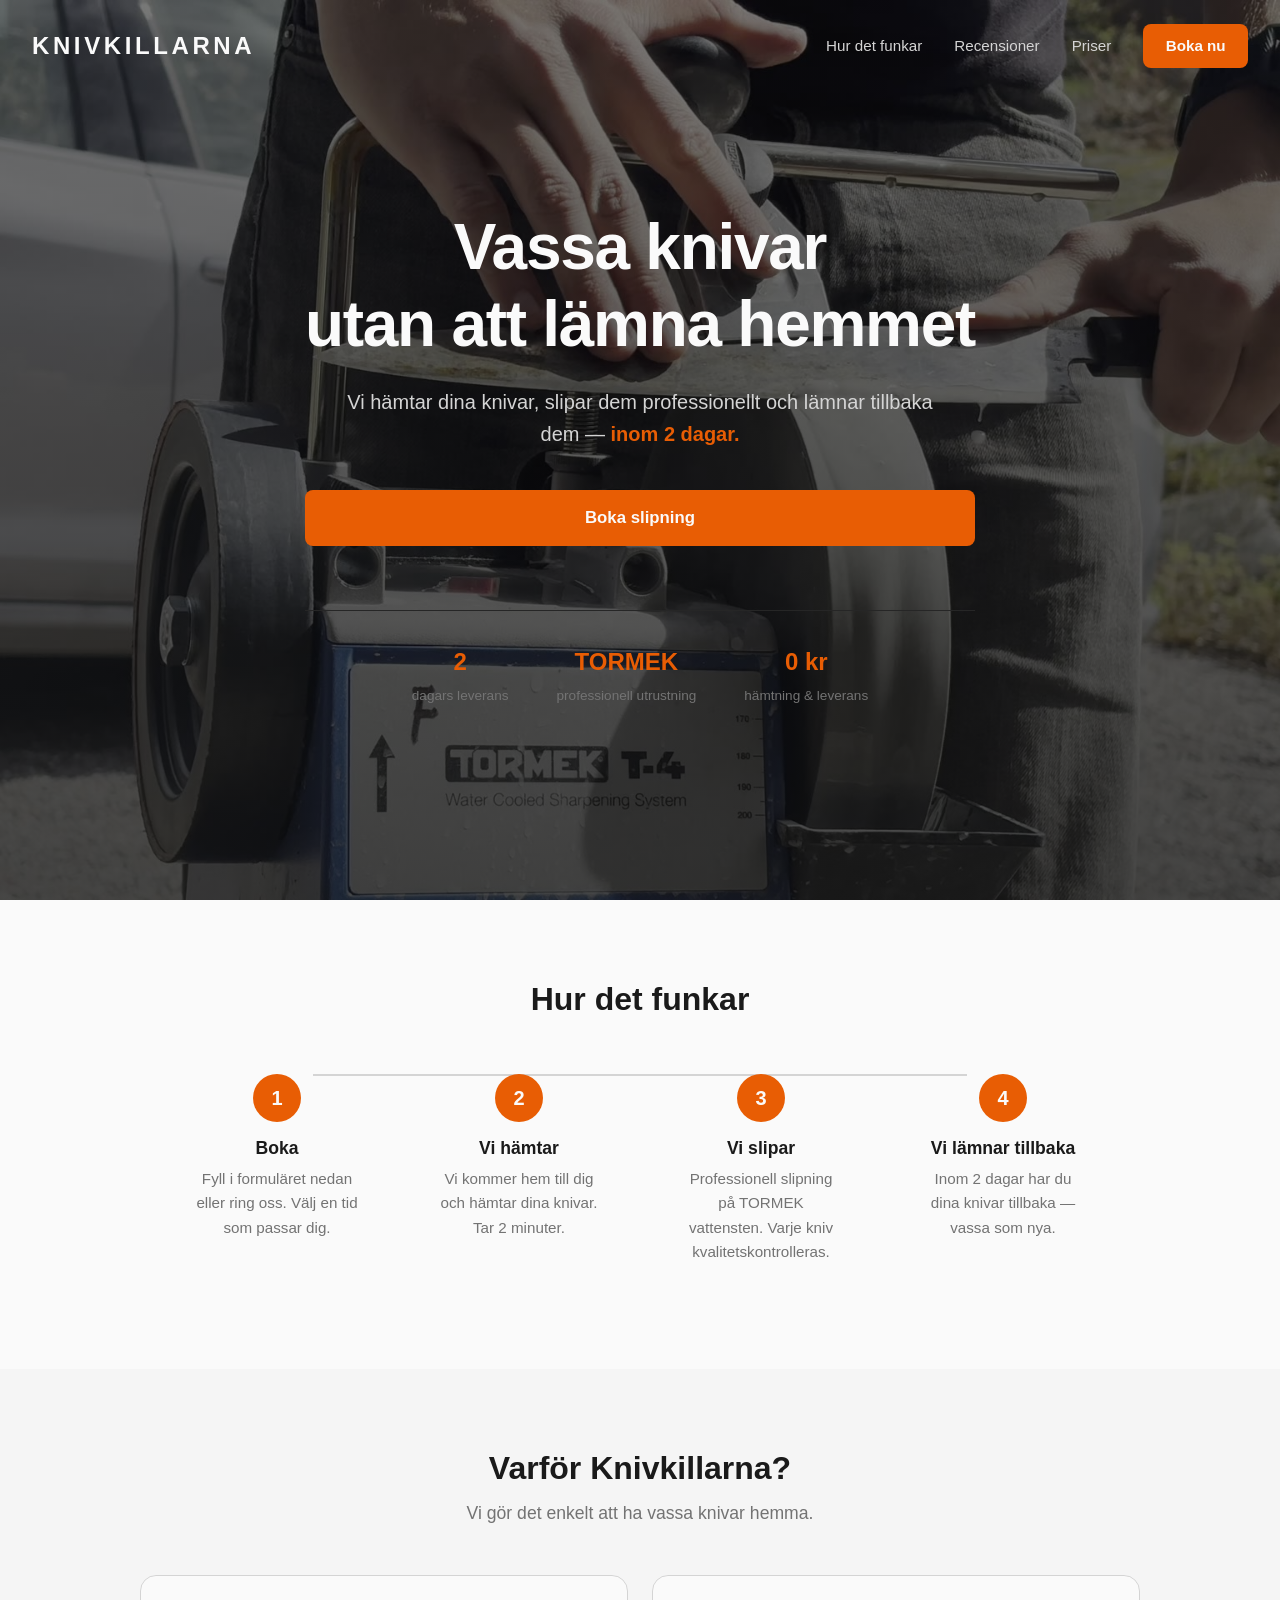
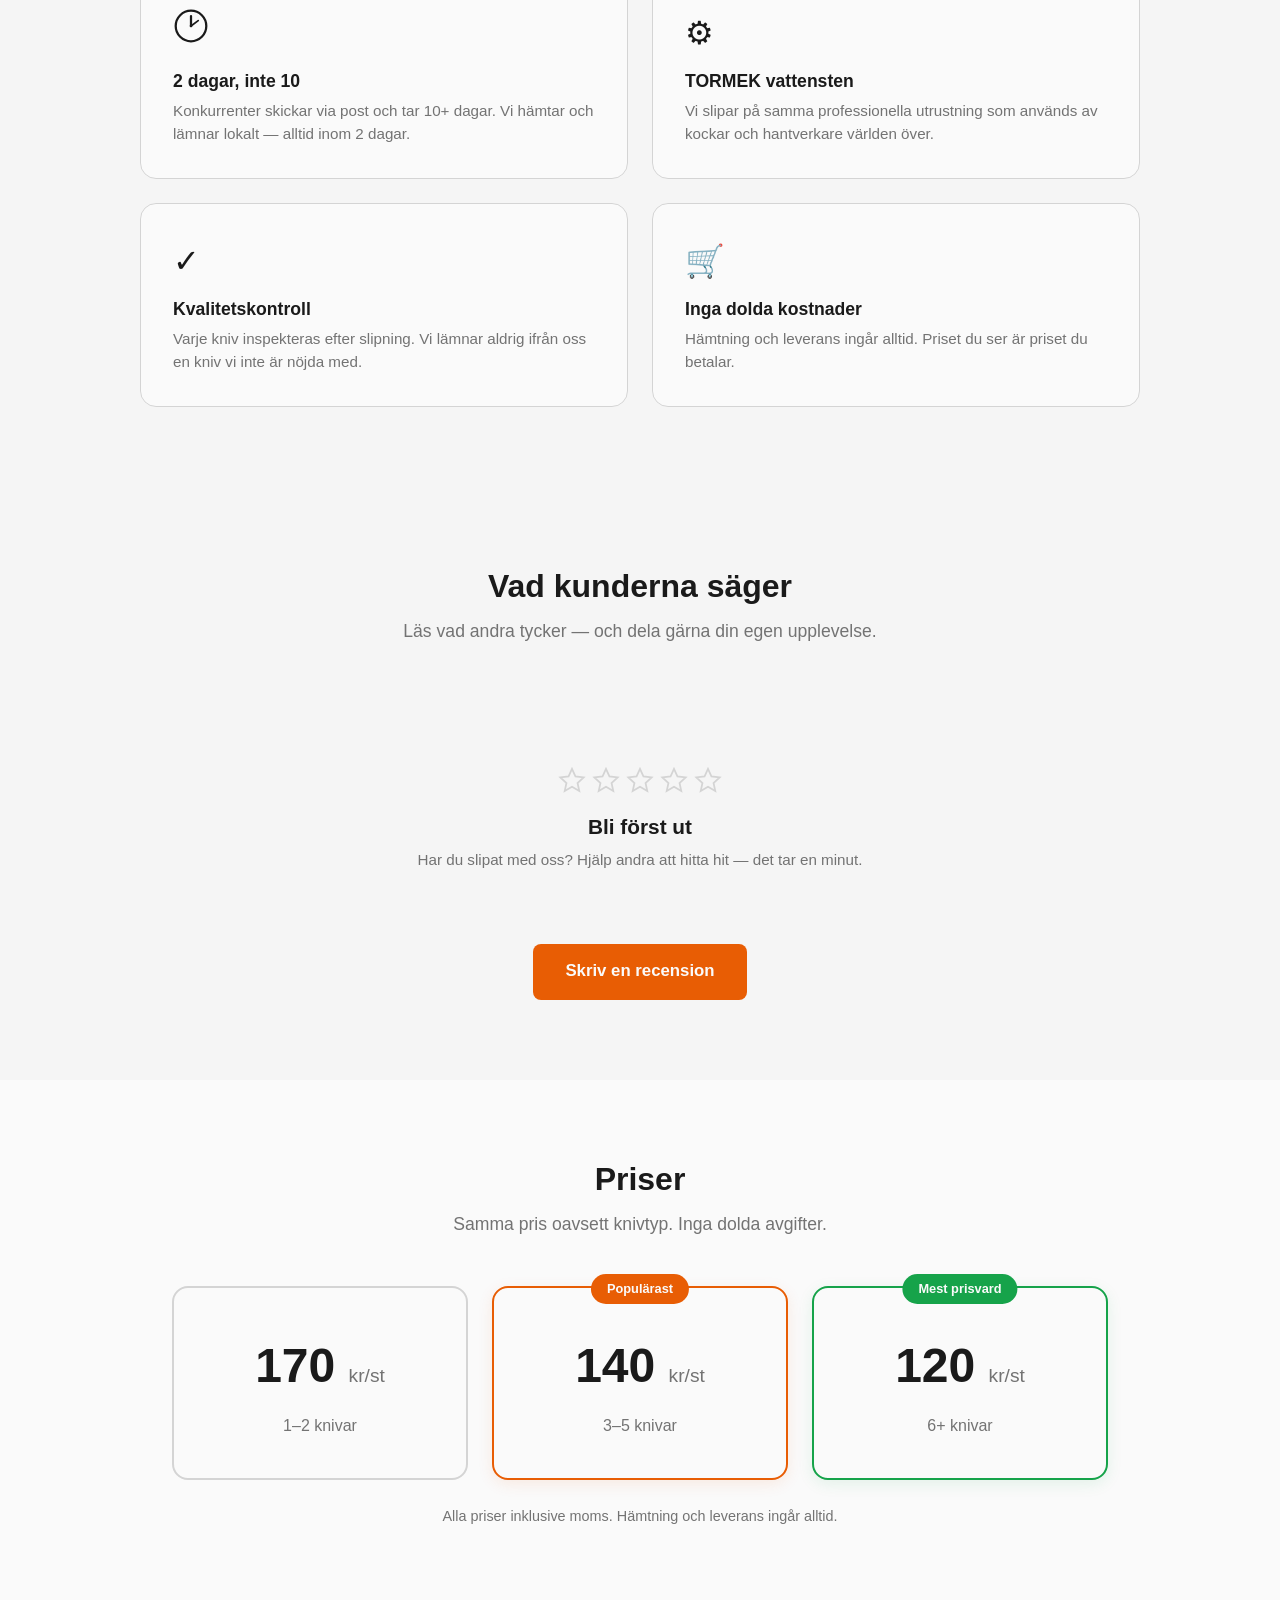
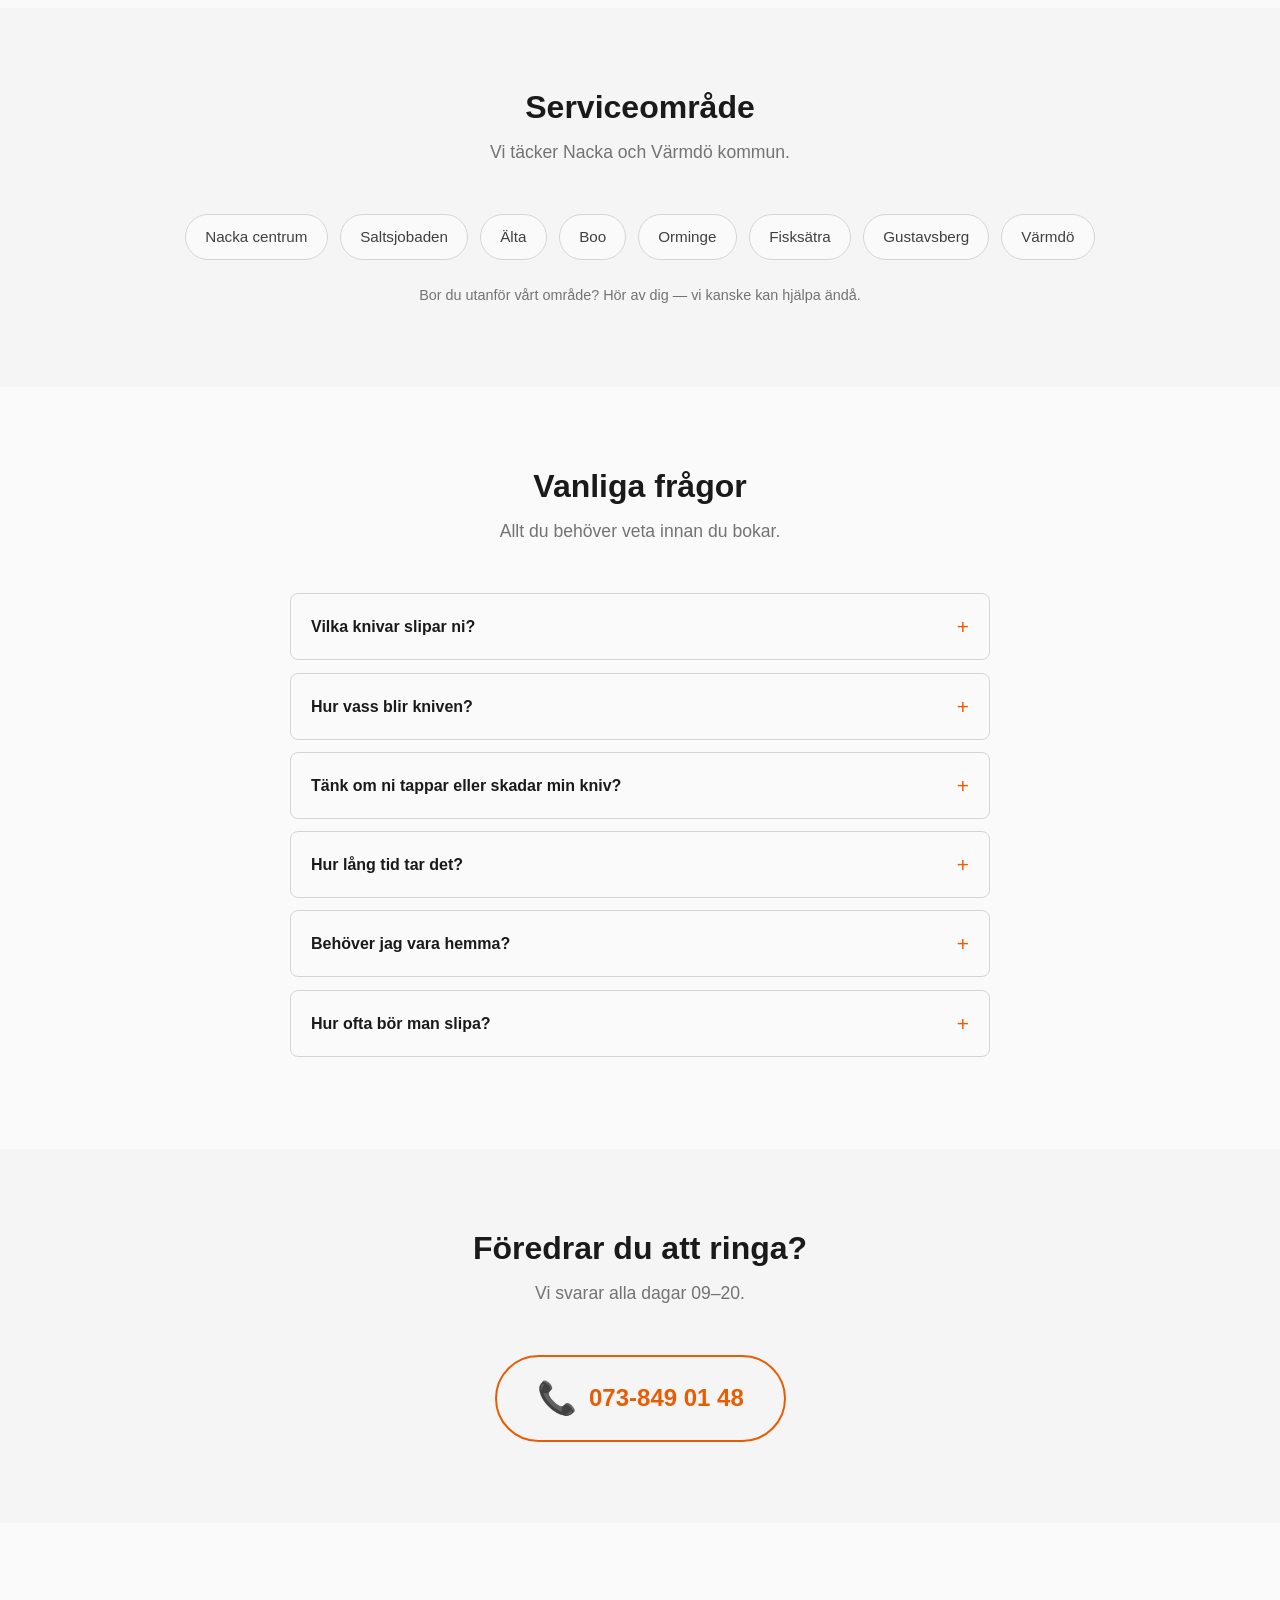
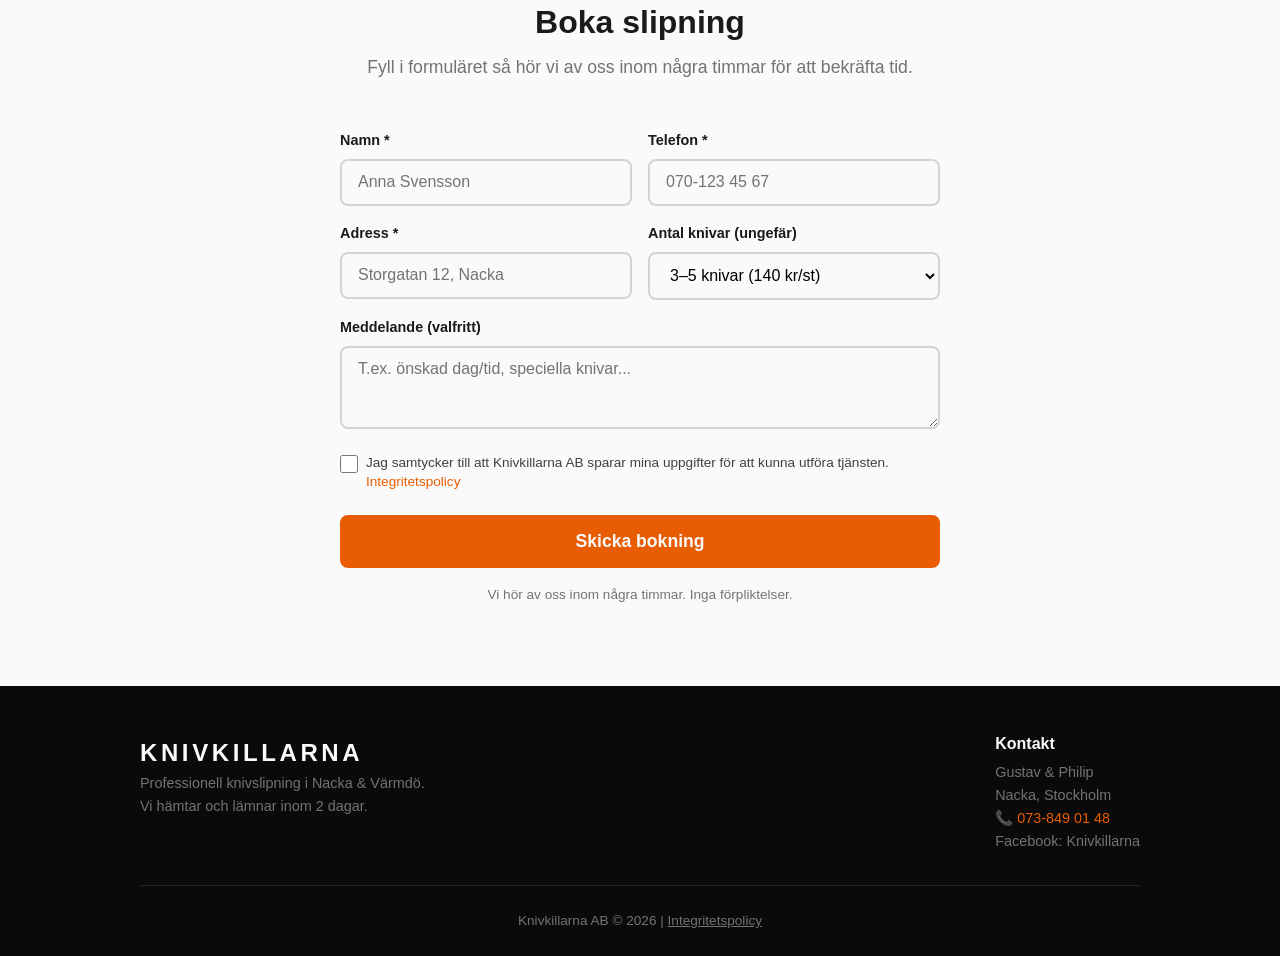
==== docs/index.html @ 4dcfdfc1 "Recensioner: byt <footer> till <div> sa meta-raden inte fargas svart Den globala footer-stylen traff" ====
<!DOCTYPE html>
<html lang="sv">
<head>
  <meta charset="UTF-8">
  <meta name="viewport" content="width=device-width, initial-scale=1.0">
  <title>Knivkillarna — Vi slipar dina knivar på 2 dagar (Nacka & Värmdö)</title>
  <meta name="description" content="Vi hämtar dina knivar, slipar dem vasst på TORMEK vattensten och lämnar tillbaka inom 2 dagar. Från 120 kr/st inkl. hämtning. Boka på 30 sekunder.">
  <meta name="keywords" content="knivslipning, slipa knivar, knivslipare, Nacka, Värmdö, Saltsjöbaden, Boo, Orminge, Fisksätra, Gustavsberg, TORMEK, professionell knivslipning, hämta knivar, mobil knivslipning, Stockholm">
  <link rel="canonical" href="https://knivkillarna.se/">
  <link rel="icon" href="data:image/svg+xml,<svg xmlns='http://www.w3.org/2000/svg' viewBox='0 0 100 100'><text y='80' font-size='80'>🔪</text></svg>">

  <!-- Open Graph -->
  <meta property="og:title" content="Knivkillarna — Vi slipar dina knivar på 2 dagar">
  <meta property="og:description" content="Vi hämtar dina knivar, slipar dem vasst och lämnar tillbaka inom 2 dagar. Nacka & Värmdö. Från 120 kr/st inkl. hämtning.">
  <meta property="og:type" content="website">
  <meta property="og:url" content="https://knivkillarna.se/">
  <meta property="og:locale" content="sv_SE">
  <meta property="og:site_name" content="Knivkillarna">

  <!-- Structured Data — LocalBusiness -->
  <script type="application/ld+json">
  {
    "@context": "https://schema.org",
    "@type": "LocalBusiness",
    "name": "Knivkillarna",
    "description": "Professionell mobil knivslipning i Nacka och Värmdö. Vi hämtar och lämnar inom 2 dagar.",
    "url": "https://knivkillarna.se",
    "telephone": "+46738490148",
    "address": {
      "@type": "PostalAddress",
      "streetAddress": "Klostervägen 6",
      "addressLocality": "Nacka",
      "postalCode": "131 71",
      "addressCountry": "SE"
    },
    "geo": {
      "@type": "GeoCoordinates",
      "latitude": 59.3110,
      "longitude": 18.1640
    },
    "areaServed": [
      { "@type": "City", "name": "Nacka" },
      { "@type": "City", "name": "Värmdö" }
    ],
    "priceRange": "120-170 SEK",
    "openingHoursSpecification": {
      "@type": "OpeningHoursSpecification",
      "dayOfWeek": ["Monday","Tuesday","Wednesday","Thursday","Friday","Saturday","Sunday"],
      "opens": "09:00",
      "closes": "20:00"
    },
    "sameAs": [],
    "hasOfferCatalog": {
      "@type": "OfferCatalog",
      "name": "Knivslipning",
      "itemListElement": [
        {
          "@type": "Offer",
          "name": "Knivslipning 1-2 knivar",
          "price": "170",
          "priceCurrency": "SEK",
          "description": "Professionell slipning på TORMEK vattensten. Hämtning och leverans ingår."
        },
        {
          "@type": "Offer",
          "name": "Knivslipning 3-5 knivar",
          "price": "140",
          "priceCurrency": "SEK",
          "description": "Professionell slipning på TORMEK vattensten. Hämtning och leverans ingår."
        },
        {
          "@type": "Offer",
          "name": "Knivslipning 6+ knivar",
          "price": "120",
          "priceCurrency": "SEK",
          "description": "Professionell slipning på TORMEK vattensten. Hämtning och leverans ingår."
        }
      ]
    }
  }
  </script>

  <!-- Structured Data — FAQ -->
  <script type="application/ld+json">
  {
    "@context": "https://schema.org",
    "@type": "FAQPage",
    "mainEntity": [
      {
        "@type": "Question",
        "name": "Vilka knivar slipar ni?",
        "acceptedAnswer": { "@type": "Answer", "text": "Alla typer — kockknivar, brödknivar, filetknivar, santoku, sax, jaktknivar och mer. Vi slipar på professionell TORMEK vattensten. Enda undantaget är keramiska knivar och tandade brödknivar." }
      },
      {
        "@type": "Question",
        "name": "Hur lång tid tar knivslipningen?",
        "acceptedAnswer": { "@type": "Answer", "text": "Inom 2 dagar. Vi hämtar dina knivar, slipar dem samma dag eller dagen efter, och levererar tillbaka. De flesta får sina knivar nästa dag." }
      },
      {
        "@type": "Question",
        "name": "Vad kostar knivslipning?",
        "acceptedAnswer": { "@type": "Answer", "text": "Från 120 kr/st vid 6+ knivar, 140 kr/st vid 3-5 knivar, och 170 kr/st vid 1-2 knivar. Alla priser inklusive moms. Hämtning och leverans ingår alltid." }
      },
      {
        "@type": "Question",
        "name": "Behöver jag vara hemma vid hämtning?",
        "acceptedAnswer": { "@type": "Answer", "text": "Nej, vi kan både hämta och lämna knivar via din brevlåda. Lägg dem i en handduk eller påse så fixar vi resten." }
      },
      {
        "@type": "Question",
        "name": "Hur ofta bör man slipa knivar?",
        "acceptedAnswer": { "@type": "Answer", "text": "För de flesta hushåll: var 4-6 månad. Lagar du mat varje dag? Var 3-4 månad." }
      }
    ]
  }
  </script>

  <link rel="stylesheet" href="style.css?v=13">
</head>
<body>

  <nav class="site-nav">
    <a href="index.html" class="logo">KNIVKILLARNA</a>
    <button class="menu-toggle" aria-label="Meny">
      <span></span><span></span><span></span>
    </button>
    <div class="nav-links">
      <a href="#hur-det-funkar">Hur det funkar</a>
      <a href="#recensioner">Recensioner</a>
      <a href="#priser">Priser</a>
      <a href="boka.html" class="btn-nav">Boka nu</a>
    </div>
  </nav>

  <!-- HERO -->
  <header class="hero">
    <video class="hero-video" autoplay muted loop playsinline preload="auto"
           poster="videos/hero-poster.jpg" aria-hidden="true">
      <source src="videos/hero-mobile.mp4" media="(max-width: 768px)" type="video/mp4">
      <source src="videos/hero.mp4" type="video/mp4">
    </video>
    <div class="hero-overlay"></div>
    <div class="hero-content fade-in">
      <h1>Vassa knivar <br>utan att lämna hemmet</h1>
      <p class="hero-sub">Vi hämtar dina knivar, slipar dem professionellt och lämnar tillbaka dem — <strong>inom 2 dagar.</strong></p>
      <a href="boka.html" class="btn-primary">Boka slipning</a>
      <div class="hero-stats">
        <div class="stat">
          <span class="stat-number">2</span>
          <span class="stat-label">dagars leverans</span>
        </div>
        <div class="stat">
          <span class="stat-number">TORMEK</span>
          <span class="stat-label">professionell utrustning</span>
        </div>
        <div class="stat">
          <span class="stat-number">0 kr</span>
          <span class="stat-label">hämtning & leverans</span>
        </div>
      </div>
    </div>
  </header>

  <!-- HUR DET FUNKAR -->
  <section id="hur-det-funkar" class="section">
    <h2>Hur det funkar</h2>
    <div class="steps steps-connected">
      <div class="step reveal">
        <div class="step-number">1</div>
        <h3>Boka</h3>
        <p>Fyll i formuläret nedan eller ring oss. Välj en tid som passar dig.</p>
      </div>
      <div class="step reveal">
        <div class="step-number">2</div>
        <h3>Vi hämtar</h3>
        <p>Vi kommer hem till dig och hämtar dina knivar. Tar 2 minuter.</p>
      </div>
      <div class="step reveal">
        <div class="step-number">3</div>
        <h3>Vi slipar</h3>
        <p>Professionell slipning på TORMEK vattensten. Varje kniv kvalitetskontrolleras.</p>
      </div>
      <div class="step reveal">
        <div class="step-number">4</div>
        <h3>Vi lämnar tillbaka</h3>
        <p>Inom 2 dagar har du dina knivar tillbaka — vassa som nya.</p>
      </div>
    </div>
  </section>

  <!-- VARFÖR KNIVKILLARNA -->
  <section class="section section-dark">
    <h2>Varför Knivkillarna?</h2>
    <p class="section-sub">Vi gör det enkelt att ha vassa knivar hemma.</p>
    <div class="why-grid">
      <div class="why-card why-card--clock reveal">
        <div class="why-icon"><svg class="clock-svg" viewBox="0 0 40 40" width="36" height="36"><circle cx="20" cy="20" r="17" fill="none" stroke="currentColor" stroke-width="2.5"/><circle cx="20" cy="20" r="1.5" fill="currentColor"/><line class="clock-hour" x1="20" y1="20" x2="20" y2="9" stroke="currentColor" stroke-width="2.5" stroke-linecap="round"/><line class="clock-minute" x1="20" y1="20" x2="28" y2="14" stroke="currentColor" stroke-width="2" stroke-linecap="round"/></svg></div>
        <h3>2 dagar, inte 10</h3>
        <p>Konkurrenter skickar via post och tar 10+ dagar. Vi hämtar och lämnar lokalt — alltid inom 2 dagar.</p>
      </div>
      <div class="why-card why-card--gear reveal">
        <div class="why-icon">&#9881;</div>
        <h3>TORMEK vattensten</h3>
        <p>Vi slipar på samma professionella utrustning som används av kockar och hantverkare världen över.</p>
      </div>
      <div class="why-card why-card--check reveal">
        <div class="why-icon">&#10003;</div>
        <h3>Kvalitetskontroll</h3>
        <p>Varje kniv inspekteras efter slipning. Vi lämnar aldrig ifrån oss en kniv vi inte är nöjda med.</p>
      </div>
      <div class="why-card why-card--cart reveal">
        <div class="why-icon">&#128722;</div>
        <h3>Inga dolda kostnader</h3>
        <p>Hämtning och leverans ingår alltid. Priset du ser är priset du betalar.</p>
      </div>
    </div>
  </section>

  <!-- RECENSIONER -->
  <section id="recensioner" class="section section-dark">
    <h2>Vad kunderna säger</h2>
    <p class="section-sub" id="reviews-summary">Läs vad andra tycker — och dela gärna din egen upplevelse.</p>

    <div id="reviews-list" class="reviews-grid"></div>

    <div id="reviews-empty" class="reviews-empty" style="display:none;">
      <div class="empty-stars" aria-hidden="true">
        <svg viewBox="0 0 24 24" class="star-svg"><path d="M12 2.5l2.95 6.45 7.05.78-5.25 4.85 1.5 6.92L12 17.85l-6.25 3.65 1.5-6.92L2 9.73l7.05-.78z"/></svg>
        <svg viewBox="0 0 24 24" class="star-svg"><path d="M12 2.5l2.95 6.45 7.05.78-5.25 4.85 1.5 6.92L12 17.85l-6.25 3.65 1.5-6.92L2 9.73l7.05-.78z"/></svg>
        <svg viewBox="0 0 24 24" class="star-svg"><path d="M12 2.5l2.95 6.45 7.05.78-5.25 4.85 1.5 6.92L12 17.85l-6.25 3.65 1.5-6.92L2 9.73l7.05-.78z"/></svg>
        <svg viewBox="0 0 24 24" class="star-svg"><path d="M12 2.5l2.95 6.45 7.05.78-5.25 4.85 1.5 6.92L12 17.85l-6.25 3.65 1.5-6.92L2 9.73l7.05-.78z"/></svg>
        <svg viewBox="0 0 24 24" class="star-svg"><path d="M12 2.5l2.95 6.45 7.05.78-5.25 4.85 1.5 6.92L12 17.85l-6.25 3.65 1.5-6.92L2 9.73l7.05-.78z"/></svg>
      </div>
      <p class="empty-title">Bli först ut</p>
      <p class="empty-sub">Har du slipat med oss? Hjälp andra att hitta hit — det tar en minut.</p>
    </div>

    <details class="review-form-wrapper reveal">
      <summary class="review-form-toggle btn-primary">Skriv en recension</summary>
      <form id="review-form" class="booking-form review-form">
        <div class="form-row">
          <div class="form-group">
            <label for="rev-name">Namn *</label>
            <input type="text" id="rev-name" name="name" required maxlength="60" placeholder="Anna S.">
          </div>
          <div class="form-group">
            <label for="rev-city">Område <span class="label-optional">(valfritt)</span></label>
            <input type="text" id="rev-city" name="city" maxlength="60" placeholder="Saltsjöbaden">
          </div>
        </div>
        <div class="form-group">
          <label>Betyg *</label>
          <div class="star-input" id="rev-stars" role="radiogroup" aria-label="Betyg">
            <button type="button" class="star-btn" data-v="1" aria-label="1 stjärna">
              <svg viewBox="0 0 24 24"><path d="M12 2.5l2.95 6.45 7.05.78-5.25 4.85 1.5 6.92L12 17.85l-6.25 3.65 1.5-6.92L2 9.73l7.05-.78z"/></svg>
            </button>
            <button type="button" class="star-btn" data-v="2" aria-label="2 stjärnor">
              <svg viewBox="0 0 24 24"><path d="M12 2.5l2.95 6.45 7.05.78-5.25 4.85 1.5 6.92L12 17.85l-6.25 3.65 1.5-6.92L2 9.73l7.05-.78z"/></svg>
            </button>
            <button type="button" class="star-btn" data-v="3" aria-label="3 stjärnor">
              <svg viewBox="0 0 24 24"><path d="M12 2.5l2.95 6.45 7.05.78-5.25 4.85 1.5 6.92L12 17.85l-6.25 3.65 1.5-6.92L2 9.73l7.05-.78z"/></svg>
            </button>
            <button type="button" class="star-btn" data-v="4" aria-label="4 stjärnor">
              <svg viewBox="0 0 24 24"><path d="M12 2.5l2.95 6.45 7.05.78-5.25 4.85 1.5 6.92L12 17.85l-6.25 3.65 1.5-6.92L2 9.73l7.05-.78z"/></svg>
            </button>
            <button type="button" class="star-btn" data-v="5" aria-label="5 stjärnor">
              <svg viewBox="0 0 24 24"><path d="M12 2.5l2.95 6.45 7.05.78-5.25 4.85 1.5 6.92L12 17.85l-6.25 3.65 1.5-6.92L2 9.73l7.05-.78z"/></svg>
            </button>
          </div>
          <span class="rating-label" id="rev-rating-label" aria-live="polite">Klicka för att ge betyg</span>
          <input type="hidden" id="rev-rating" name="rating" required>
        </div>
        <div class="form-group">
          <label for="rev-text">Din recension *</label>
          <textarea id="rev-text" name="text" rows="4" required maxlength="1000" placeholder="Hur var slipningen, leveransen, bemötandet?"></textarea>
        </div>
        <button type="submit" class="btn-primary btn-full">Skicka recension</button>
        <p class="form-note">Vi läser igenom innan publicering. Tack för att du delar med dig!</p>
      </form>
    </details>
  </section>

  <!-- PRISER -->
  <section id="priser" class="section">
    <h2>Priser</h2>
    <p class="section-sub">Samma pris oavsett knivtyp. Inga dolda avgifter.</p>
    <div class="pricing-cards">
      <div class="price-card reveal">
        <div class="price-amount">170 <span>kr/st</span></div>
        <div class="price-label">1–2 knivar</div>
      </div>
      <div class="price-card featured reveal">
        <div class="price-badge">Populärast</div>
        <div class="price-amount">140 <span>kr/st</span></div>
        <div class="price-label">3–5 knivar</div>
      </div>
      <div class="price-card best-value reveal">
        <div class="price-badge green">Mest prisvard</div>
        <div class="price-amount">120 <span>kr/st</span></div>
        <div class="price-label">6+ knivar</div>
      </div>
    </div>
    <p class="pricing-note">Alla priser inklusive moms. Hämtning och leverans ingår alltid.</p>
  </section>

  <!-- SERVICEOMRÅDE -->
  <section class="section section-dark">
    <h2>Serviceområde</h2>
    <p class="section-sub">Vi täcker Nacka och Värmdö kommun.</p>
    <div class="areas">
      <a href="boka.html" class="area-tag" data-area="Nacka centrum">Nacka centrum</a>
      <a href="boka.html" class="area-tag" data-area="Saltsjobaden">Saltsjobaden</a>
      <a href="boka.html" class="area-tag" data-area="Älta">Älta</a>
      <a href="boka.html" class="area-tag" data-area="Boo">Boo</a>
      <a href="boka.html" class="area-tag" data-area="Orminge">Orminge</a>
      <a href="boka.html" class="area-tag" data-area="Fisksätra">Fisksätra</a>
      <a href="boka.html" class="area-tag" data-area="Gustavsberg">Gustavsberg</a>
      <a href="boka.html" class="area-tag" data-area="Värmdö">Värmdö</a>
    </div>
    <p class="pricing-note" style="margin-top: 1.5rem;">Bor du utanför vårt område? Hör av dig — vi kanske kan hjälpa ändå.</p>
  </section>

  <!-- FAQ -->
  <section class="section">
    <h2>Vanliga frågor</h2>
    <p class="section-sub">Allt du behöver veta innan du bokar.</p>
    <div style="max-width:700px;margin:0 auto;">
      <details class="faq-item reveal">
        <summary>Vilka knivar slipar ni?</summary>
        <p>Alla typer — kockknivar, brödknivar, filetknivar, santoku, sax, jaktknivar och mer. Vi slipar på professionell TORMEK vattensten som passar både europeiska och japanska knivar. Enda undantaget är keramiska knivar och tandade brödknivar.</p>
      </details>
      <details class="faq-item reveal">
        <summary>Hur vass blir kniven?</summary>
        <p>Vassare än ny. TORMEK-slipning ger en jämnare och hållbarare egg än fabriksslipning. De flesta kunder märker enorm skillnad direkt — tomater skär sig själva.</p>
      </details>
      <details class="faq-item reveal">
        <summary>Tänk om ni tappar eller skadar min kniv?</summary>
        <p>Vi registrerar varje kniv vid hämtning och kvalitetskontrollerar efter slipning. Skulle en kniv försvinna eller skadas ersätter vi den — upp till 2 000 kr. Det har aldrig hänt, men vi tar fullt ansvar.</p>
      </details>
      <details class="faq-item reveal">
        <summary>Hur lång tid tar det?</summary>
        <p>Inom 2 dagar. Vi hämtar dina knivar, slipar dem samma dag eller dagen efter, och levererar tillbaka. De flesta får sina knivar nästa dag.</p>
      </details>
      <details class="faq-item reveal">
        <summary>Behöver jag vara hemma?</summary>
        <p>Nej, du behöver inte vara hemma. Vi kan både hämta och lämna knivar via din brevlåda — lägg dem i en handduk eller påse så fixar vi resten. Vill du hellre träffas? Det går såklart också. Skriv gärna i bokningen vad som passar dig bäst.</p>
      </details>
      <details class="faq-item reveal">
        <summary>Hur ofta bör man slipa?</summary>
        <p>För de flesta hushåll: var 4–6 månad. Lagar du mat varje dag? Var 3–4 månad. Vi påminner dig när det är dags.</p>
      </details>
    </div>
  </section>

  <!-- RING OSS -->
  <section class="section section-dark" style="text-align:center;">
    <h2>Föredrar du att ringa?</h2>
    <p class="section-sub">Vi svarar alla dagar 09–20.</p>
    <a href="tel:+46738490148" class="phone-link reveal">
      <span style="font-size:2rem;">&#128222;</span>
      <span>073-849 01 48</span>
    </a>
  </section>

  <!-- BOKNINGSFORMULÄR -->
  <section id="boka" class="section">
    <h2>Boka slipning</h2>
    <p class="section-sub">Fyll i formuläret så hör vi av oss inom några timmar för att bekräfta tid.</p>
    <form class="booking-form" action="https://knivkillarna.up.railway.app/api/booking" method="POST">
      <div class="form-row">
        <div class="form-group">
          <label for="name">Namn *</label>
          <input type="text" id="name" name="name" required placeholder="Anna Svensson">
        </div>
        <div class="form-group">
          <label for="phone">Telefon *</label>
          <input type="tel" id="phone" name="phone" required placeholder="070-123 45 67">
        </div>
      </div>
      <div class="form-row">
        <div class="form-group">
          <label for="address">Adress *</label>
          <input type="text" id="address" name="address" required placeholder="Storgatan 12, Nacka">
        </div>
        <div class="form-group">
          <label for="knives">Antal knivar (ungefär)</label>
          <select id="knives" name="knives">
            <option value="1-2">1–2 knivar (170 kr/st)</option>
            <option value="3-5" selected>3–5 knivar (140 kr/st)</option>
            <option value="6+">6+ knivar (120 kr/st)</option>
          </select>
        </div>
      </div>
      <div class="form-group">
        <label for="message">Meddelande (valfritt)</label>
        <textarea id="message" name="message" rows="3" placeholder="T.ex. önskad dag/tid, speciella knivar..."></textarea>
      </div>
      <div class="form-group" style="margin-top: 0.5rem;">
        <label style="display:flex;gap:0.5rem;align-items:flex-start;cursor:pointer;font-weight:400;font-size:0.85rem;color:var(--gray-700);line-height:1.4;">
          <input type="checkbox" name="gdpr_consent" required style="margin-top:2px;width:18px;height:18px;min-width:18px;accent-color:var(--accent);">
          <span>Jag samtycker till att Knivkillarna AB sparar mina uppgifter för att kunna utföra tjänsten. <a href="integritet.html" target="_blank" style="color:var(--accent);">Integritetspolicy</a></span>
        </label>
      </div>
      <input type="hidden" name="_subject" value="Ny bokning via hemsidan!">
      <input type="hidden" name="_next" value="tack.html">
      <button type="submit" class="btn-primary btn-full">Skicka bokning</button>
      <p class="form-note">Vi hör av oss inom några timmar. Inga förpliktelser.</p>
    </form>
  </section>

  <!-- FOOTER -->
  <footer>
    <div class="footer-content">
      <div class="footer-brand">
        <a href="index.html" class="logo">KNIVKILLARNA</a>
        <p>Professionell knivslipning i Nacka & Värmdö.<br>Vi hämtar och lämnar inom 2 dagar.</p>
      </div>
      <div class="footer-contact">
        <h4>Kontakt</h4>
        <p>Gustav & Philip</p>
        <p>Nacka, Stockholm</p>
        <p><a href="tel:+46738490148" style="color:var(--accent);">&#128222; 073-849 01 48</a></p>
        <p>Facebook: Knivkillarna</p>
      </div>
    </div>
    <div class="footer-bottom">
      <p>Knivkillarna AB &copy; 2026 | <a href="integritet.html" style="color:inherit;text-decoration:underline;">Integritetspolicy</a></p>
    </div>
  </footer>

  <script>
    // Hero video: try autoplay, fall back to tap-anywhere-to-play on mobile.
    // Poster image (sek 10) shows until video starts.
    (function() {
      const video = document.querySelector('.hero-video');
      const hero = document.querySelector('.hero');
      if (!video || !hero) return;

      const tryPlay = () => {
        const p = video.play();
        if (p && typeof p.catch === 'function') p.catch(() => {});
      };

      tryPlay();
      window.addEventListener('load', tryPlay);

      // Tap-to-play: any tap on hero (that's not a button/link) starts video.
      // iOS unlocks .play() in response to user interaction.
      hero.addEventListener('click', (e) => {
        if (video.paused && !e.target.closest('a, button')) tryPlay();
      });
      document.addEventListener('touchstart', tryPlay, { once: true, passive: true });
    })();

    // Sticky nav on scroll
    const heroNav = document.querySelector('.site-nav');
    if (heroNav) {
      window.addEventListener('scroll', () => {
        heroNav.classList.toggle('scrolled', window.scrollY > 60);
      });
    }

    // Counter animation for stats
    function animateCounter(el, target, suffix) {
      if (el.dataset.animated) return;
      el.dataset.animated = 'true';
      const isNum = !isNaN(parseFloat(target));
      if (!isNum) { el.textContent = target; return; }
      const num = parseFloat(target);
      const duration = 1200;
      const start = performance.now();
      function tick(now) {
        const progress = Math.min((now - start) / duration, 1);
        const eased = 1 - Math.pow(1 - progress, 3); // ease-out cubic
        el.textContent = Math.round(num * eased) + (suffix || '');
        if (progress < 1) requestAnimationFrame(tick);
      }
      requestAnimationFrame(tick);
    }

    const statObserver = new IntersectionObserver((entries) => {
      entries.forEach(entry => {
        if (entry.isIntersecting) {
          const el = entry.target;
          const text = el.textContent.trim();
          if (text === '2') animateCounter(el, 2, '');
          else if (text === '0 kr') animateCounter(el, 0, ' kr');
        }
      });
    }, { threshold: 0.5 });
    document.querySelectorAll('.stat-number').forEach(el => statObserver.observe(el));

    // Area tags: staggered entrance
    const areaObserver = new IntersectionObserver((entries) => {
      entries.forEach(entry => {
        if (entry.isIntersecting) {
          const tags = entry.target.querySelectorAll('.area-tag');
          tags.forEach((tag, i) => {
            tag.style.opacity = '0';
            tag.style.transform = 'translateY(10px)';
            setTimeout(() => {
              tag.style.transition = 'opacity 0.4s ease-out, transform 0.4s ease-out';
              tag.style.opacity = '1';
              tag.style.transform = 'translateY(0)';
            }, i * 80);
          });
          areaObserver.unobserve(entry.target);
        }
      });
    }, { threshold: 0.3 });
    document.querySelectorAll('.areas').forEach(el => areaObserver.observe(el));

    // Smooth scrolling
    document.querySelectorAll('a[href^="#"]').forEach(anchor => {
      anchor.addEventListener('click', function (e) {
        e.preventDefault();
        const target = document.querySelector(this.getAttribute('href'));
        if (target) {
          target.scrollIntoView({ behavior: 'smooth', block: 'start' });
        }
        // Close mobile menu
        document.querySelector('.nav-links').classList.remove('open');
      });
    });

    // Mobile menu toggle
    document.querySelector('.menu-toggle').addEventListener('click', function () {
      document.querySelector('.nav-links').classList.toggle('open');
    });

    // Scroll reveal animation
    const reveals = document.querySelectorAll('.reveal');
    const observer = new IntersectionObserver((entries) => {
      entries.forEach(entry => {
        if (entry.isIntersecting) {
          entry.target.classList.add('visible');
        }
      });
    }, { threshold: 0.15 });
    reveals.forEach(el => observer.observe(el));

    // Secret admin access — triple click on logo
    (function() {
      const logo = document.querySelector('nav .logo');
      let clicks = 0, timer = null;
      logo.addEventListener('click', function(e) {
        e.preventDefault();
        clicks++;
        clearTimeout(timer);
        timer = setTimeout(() => { clicks = 0; }, 600);
        if (clicks >= 3) {
          clicks = 0;
          const isTouch = window.innerWidth <= 768;
          const overlay = document.createElement('div');

          if (isTouch) {
            // Mobile: PIN pad
            overlay.innerHTML = `
              <div style="position:fixed;inset:0;background:#000;z-index:9999;display:flex;align-items:center;justify-content:center;">
                <div style="text-align:center;max-width:300px;width:100%;padding:1.5rem;">
                  <div style="color:#e85d04;font-size:1.3rem;font-weight:800;letter-spacing:0.15em;margin-bottom:0.5rem;">KNIVKILLARNA</div>
                  <div style="color:#737373;font-size:0.8rem;margin-bottom:1.5rem;">Ange PIN</div>
                  <div id="pp-dots" style="display:flex;justify-content:center;gap:12px;margin-bottom:1.5rem;">
                    <div class="pp-dot" style="width:16px;height:16px;border-radius:50%;border:2px solid #737373;transition:all 0.2s;"></div>
                    <div class="pp-dot" style="width:16px;height:16px;border-radius:50%;border:2px solid #737373;transition:all 0.2s;"></div>
                    <div class="pp-dot" style="width:16px;height:16px;border-radius:50%;border:2px solid #737373;transition:all 0.2s;"></div>
                    <div class="pp-dot" style="width:16px;height:16px;border-radius:50%;border:2px solid #737373;transition:all 0.2s;"></div>
                  </div>
                  <div id="pp-grid" style="display:grid;grid-template-columns:repeat(3,1fr);gap:10px;max-width:260px;margin:0 auto;">
                    ${[1,2,3,4,5,6,7,8,9,'',0,'del'].map(d => {
                      if (d === '') return '<div></div>';
                      if (d === 'del') return '<button data-d="del" style="height:60px;width:60px;margin:0 auto;border:none;border-radius:50%;background:transparent;color:#999;font-size:1.3rem;cursor:pointer;display:flex;align-items:center;justify-content:center;-webkit-tap-highlight-color:transparent;touch-action:manipulation;">&#9003;</button>';
                      return '<button data-d="'+d+'" style="height:60px;width:60px;margin:0 auto;border:none;border-radius:50%;background:#333;color:#fff;font-size:1.5rem;font-weight:600;cursor:pointer;display:flex;align-items:center;justify-content:center;-webkit-tap-highlight-color:transparent;touch-action:manipulation;transition:background 0.1s;">'+d+'</button>';
                    }).join('')}
                  </div>
                  <button id="pp-cancel" style="margin-top:1.5rem;background:none;border:none;color:#737373;font-size:0.9rem;cursor:pointer;font-family:inherit;padding:0.5rem 1rem;">Avbryt</button>
                </div>
              </div>`;
            document.body.appendChild(overlay);

            let pin = '';
            const dots = overlay.querySelectorAll('.pp-dot');
            const updateDots = () => dots.forEach((d,i) => {
              d.style.background = i < pin.length ? '#e85d04' : 'transparent';
              d.style.borderColor = i < pin.length ? '#e85d04' : '#737373';
              d.style.transform = i < pin.length ? 'scale(1.15)' : 'scale(1)';
            });

            overlay.querySelectorAll('[data-d]').forEach(btn => {
              btn.addEventListener('click', function() {
                const d = this.dataset.d;
                if (d === 'del') { pin = pin.slice(0,-1); updateDots(); return; }
                if (pin.length >= 6) return;
                pin += d;
                updateDots();
                if (pin.length >= 4) {
                  setTimeout(() => {
                    window.location.href = 'https://knivkillarna.up.railway.app/admin#pin=' + pin;
                  }, 250);
                }
              });
              // Active press effect
              btn.addEventListener('touchstart', function() { if(this.dataset.d !== 'del') this.style.background='#e85d04'; }, {passive:true});
              btn.addEventListener('touchend', function() { if(this.dataset.d !== 'del') this.style.background='#333'; }, {passive:true});
            });

            document.getElementById('pp-cancel').addEventListener('click', () => overlay.remove());
            overlay.firstElementChild.addEventListener('click', function(ev) { if (ev.target === this) overlay.remove(); });

          } else {
            // Desktop: standard input
            overlay.innerHTML = '<div style="position:fixed;inset:0;background:rgba(0,0,0,0.8);z-index:9999;display:flex;align-items:center;justify-content:center;"><div style="background:#1a1a1a;padding:2rem;border-radius:12px;text-align:center;max-width:300px;"><div style="color:#e85d04;font-size:1.2rem;font-weight:800;letter-spacing:0.1em;margin-bottom:1rem;">KNIVKILLARNA</div><input id="pin-input" type="password" maxlength="6" placeholder="Ange PIN" style="width:100%;padding:0.8rem;border:2px solid #404040;border-radius:8px;background:#262626;color:#fff;font-size:1.2rem;text-align:center;letter-spacing:0.3em;font-family:inherit;" autofocus><p id="pin-error" style="color:#dc2626;font-size:0.8rem;margin-top:0.5rem;min-height:1.2em;"></p></div></div>';
            document.body.appendChild(overlay);
            const input = document.getElementById('pin-input');
            input.focus();
            input.addEventListener('keydown', function(ev) {
              if (ev.key === 'Escape') { overlay.remove(); return; }
              if (ev.key === 'Enter' && input.value.length >= 4) {
                window.location.href = 'https://knivkillarna.up.railway.app/admin#pin=' + input.value;
              }
            });
            overlay.addEventListener('click', function(ev) {
              if (ev.target === overlay.firstChild) overlay.remove();
            });
          }
        }
      });
    })();

    // === RECENSIONER ===
    const REVIEWS_API = 'https://knivkillarna.up.railway.app/api/reviews';
    const REVIEW_POST = 'https://knivkillarna.up.railway.app/api/review';

    function escapeHtml(s) {
      return String(s || '').replace(/[&<>"']/g, c => ({'&':'&amp;','<':'&lt;','>':'&gt;','"':'&quot;',"'":'&#39;'}[c]));
    }
    function starsHtml(n) {
      n = Math.max(0, Math.min(5, parseInt(n) || 0));
      const STAR = '<svg viewBox="0 0 24 24" class="star-svg"><path d="M12 2.5l2.95 6.45 7.05.78-5.25 4.85 1.5 6.92L12 17.85l-6.25 3.65 1.5-6.92L2 9.73l7.05-.78z"/></svg>';
      let html = '<span class="stars" aria-label="'+n+' av 5 stjärnor">';
      for (let i = 0; i < 5; i++) {
        html += '<span class="star ' + (i < n ? 'on' : 'off') + '">' + STAR + '</span>';
      }
      return html + '</span>';
    }
    function renderReviews(data) {
      const list = document.getElementById('reviews-list');
      const empty = document.getElementById('reviews-empty');
      const summary = document.getElementById('reviews-summary');
      if (!list) return;
      const reviews = (data && data.reviews) || [];
      if (!reviews.length) {
        list.innerHTML = '';
        empty.style.display = 'block';
        return;
      }
      empty.style.display = 'none';
      if (data.average && data.count) {
        summary.innerHTML = starsHtml(Math.round(data.average)) +
          ' <strong>' + data.average + '/5</strong> &middot; ' + data.count + ' recension' + (data.count === 1 ? '' : 'er');
      }
      list.innerHTML = reviews.map(r => `
        <article class="review-card reveal visible">
          ${starsHtml(r.rating)}
          <p class="review-text">${escapeHtml(r.text)}</p>
          <div class="review-meta">
            <strong>${escapeHtml(r.name)}</strong>${r.city ? ' &middot; ' + escapeHtml(r.city) : ''}
          </div>
        </article>
      `).join('');
    }
    fetch(REVIEWS_API).then(r => r.json()).then(renderReviews).catch(() => {
      document.getElementById('reviews-empty').style.display = 'block';
    });

    // Stjärnval
    const starBtns = document.querySelectorAll('#rev-stars .star-btn');
    const ratingInput = document.getElementById('rev-rating');
    const ratingLabel = document.getElementById('rev-rating-label');
    const RATING_LABELS = {
      0: 'Klicka för att ge betyg',
      1: '1 stjärna — Inte bra',
      2: '2 stjärnor — Helt okej',
      3: '3 stjärnor — Bra',
      4: '4 stjärnor — Riktigt bra',
      5: '5 stjärnor — Toppen!'
    };
    function paintStars(v) {
      starBtns.forEach(b => b.classList.toggle('active', parseInt(b.dataset.v) <= v));
    }
    function setLabel(v, isHover) {
      if (!ratingLabel) return;
      ratingLabel.textContent = RATING_LABELS[v] || RATING_LABELS[0];
      ratingLabel.classList.toggle('set', v > 0 && !isHover);
    }
    starBtns.forEach(b => {
      b.addEventListener('mouseenter', () => {
        const v = parseInt(b.dataset.v);
        paintStars(v);
        setLabel(v, true);
      });
      b.addEventListener('mouseleave', () => {
        const v = parseInt(ratingInput.value) || 0;
        paintStars(v);
        setLabel(v, false);
      });
      b.addEventListener('click', () => {
        const v = parseInt(b.dataset.v);
        ratingInput.value = v;
        paintStars(v);
        setLabel(v, false);
      });
    });

    // Skicka recension
    const reviewForm = document.getElementById('review-form');
    if (reviewForm) {
      reviewForm.addEventListener('submit', function(e) {
        e.preventDefault();
        const rating = parseInt(ratingInput.value);
        if (!rating) { alert('Välj ett betyg (1–5 stjärnor).'); return; }
        const btn = reviewForm.querySelector('button[type="submit"]');
        btn.textContent = 'Skickar...';
        btn.disabled = true;
        const payload = {
          name: document.getElementById('rev-name').value.trim(),
          city: document.getElementById('rev-city').value.trim(),
          rating: rating,
          text: document.getElementById('rev-text').value.trim()
        };
        fetch(REVIEW_POST, {
          method: 'POST',
          body: JSON.stringify(payload),
          headers: { 'Content-Type': 'application/json' }
        })
        .then(r => r.json())
        .then(r => {
          if (r.ok) {
            reviewForm.innerHTML = '<p style="text-align:center;padding:1.5rem;color:var(--accent);font-weight:600;">Tack! Din recension publiceras efter granskning.</p>';
          } else {
            throw new Error(r.error || 'Fel');
          }
        })
        .catch(() => {
          btn.textContent = 'Skicka recension';
          btn.disabled = false;
          alert('Något gick fel. Försök igen senare.');
        });
      });
    }

    // Form submission with redirect
    const form = document.querySelector('.booking-form');
    if (form) {
      form.addEventListener('submit', function (e) {
        e.preventDefault();
        const btn = form.querySelector('button[type="submit"]');
        btn.textContent = 'Skickar...';
        btn.disabled = true;

        const addressRaw = form.querySelector('#address').value.trim();
        const parts = addressRaw.split(',').map(s => s.trim());
        const address = parts[0] || addressRaw;
        const stad = parts[1] || 'Nacka';

        const data = {
          name: form.querySelector('#name').value.trim(),
          phone: form.querySelector('#phone').value.trim(),
          address: address,
          stad: stad,
          knives: form.querySelector('#knives').value,
          message: form.querySelector('#message').value.trim()
        };

        fetch(form.action, {
          method: 'POST',
          body: JSON.stringify(data),
          headers: { 'Content-Type': 'application/json' }
        })
        .then(r => r.json())
        .then(r => {
          if (r.ok) window.location.href = 'tack.html';
          else throw new Error(r.error || 'Fel');
        })
        .catch(() => {
          btn.textContent = 'Skicka bokning';
          btn.disabled = false;
          alert('Något gick fel. Försök igen eller ring oss på 073-642 44 98.');
        });
      });
    }
  </script>

</body>
</html>
---- docs/style.css ----
/* === RESET & BASE === */
*, *::before, *::after {
  margin: 0;
  padding: 0;
  box-sizing: border-box;
}

:root {
  --black: #0a0a0a;
  --dark: #1a1a1a;
  --gray-900: #262626;
  --gray-700: #404040;
  --gray-500: #737373;
  --gray-300: #d4d4d4;
  --gray-100: #f5f5f5;
  --white: #fafafa;
  --accent: #e85d04;
  --accent-hover: #d45003;
  --accent-light: #fef3e6;
  --radius: 8px;
  --radius-lg: 16px;
}

html {
  scroll-behavior: smooth;
}

body {
  font-family: -apple-system, BlinkMacSystemFont, 'Segoe UI', Roboto, sans-serif;
  color: var(--dark);
  line-height: 1.6;
  background: var(--white);
  overflow-x: hidden;
  overflow-wrap: break-word;
  word-wrap: break-word;
}

h1, h2, h3, h4 {
  line-height: 1.2;
  font-weight: 700;
}

a {
  color: inherit;
  text-decoration: none;
}

/* === NAV — sticky on scroll === */
.site-nav {
  position: fixed;
  top: 0;
  left: 0;
  right: 0;
  z-index: 1000;
  max-width: 100%;
  padding: 1.5rem 2rem;
  transition: background 0.3s, backdrop-filter 0.3s, padding 0.3s, box-shadow 0.3s;
}

.site-nav.scrolled {
  background: rgba(10, 10, 10, 0.95);
  backdrop-filter: blur(12px);
  -webkit-backdrop-filter: blur(12px);
  padding: 0.75rem 2rem;
  box-shadow: 0 2px 20px rgba(0,0,0,0.3);
}

nav {
  display: flex;
  justify-content: space-between;
  align-items: center;
  padding: 1.5rem 2rem;
  max-width: 1200px;
  margin: 0 auto;
}

/* Desktop: visa nav-links direkt */
@media (min-width: 769px) {
  .menu-toggle { display: none !important; }
  .nav-links { display: flex !important; }
}

.logo {
  font-size: 1.5rem;
  font-weight: 800;
  letter-spacing: 0.15em;
  color: var(--white);
}

.menu-toggle {
  display: none;
  flex-direction: column;
  gap: 5px;
  background: none;
  border: none;
  cursor: pointer;
  padding: 4px;
}

.menu-toggle span {
  display: block;
  width: 24px;
  height: 2px;
  background: var(--white);
  border-radius: 2px;
  transition: transform 0.3s, opacity 0.3s;
}

.nav-links {
  display: flex;
  gap: 2rem;
  align-items: center;
}

.nav-links a {
  color: var(--gray-300);
  font-size: 0.95rem;
  font-weight: 500;
  transition: color 0.2s;
}

.nav-links a:hover {
  color: var(--white);
}

.btn-nav {
  background: var(--accent) !important;
  color: var(--white) !important;
  padding: 0.6rem 1.4rem;
  border-radius: var(--radius);
  font-weight: 600 !important;
  transition: background 0.2s !important;
}

.btn-nav:hover {
  background: var(--accent-hover) !important;
}

/* === HERO === */
.hero {
  position: relative;
  background: #0a0a0a url('videos/hero-poster.jpg') center/cover no-repeat;
  color: var(--white);
  min-height: 100vh;
  padding-bottom: 3rem;
  display: flex;
  flex-direction: column;
  overflow: hidden;
  isolation: isolate;
}

@media (max-width: 768px) {
  .hero {
    background-image: url('videos/hero-poster-mobile.jpg');
  }
}

.hero-video {
  position: absolute;
  inset: 0;
  width: 100%;
  height: 100%;
  object-fit: cover;
  z-index: -2;
  pointer-events: none;
}

.hero-overlay {
  position: absolute;
  inset: 0;
  z-index: -1;
  background:
    linear-gradient(180deg, rgba(10,10,10,0.55) 0%, rgba(10,10,10,0.75) 100%);
}

.hero-content {
  position: relative;
  max-width: 800px;
  margin: 0 auto;
  padding: 6rem 2rem 2rem;
  text-align: center;
  flex: 1;
  display: flex;
  flex-direction: column;
  justify-content: center;
}

.hero h1 {
  font-size: clamp(2.5rem, 6vw, 4rem);
  margin-bottom: 1.5rem;
  letter-spacing: -0.02em;
  animation: heroSlideUp 0.8s ease-out;
}

.hero-sub {
  animation: heroSlideUp 0.8s ease-out 0.2s both;
}

.hero .btn-primary {
  animation: heroSlideUp 0.8s ease-out 0.4s both;
}

.hero-stats {
  animation: heroSlideUp 0.8s ease-out 0.6s both;
}

@keyframes heroSlideUp {
  from { opacity: 0; transform: translateY(40px); }
  to { opacity: 1; transform: translateY(0); }
}

.hero-sub {
  font-size: 1.25rem;
  color: var(--gray-300);
  margin-bottom: 2.5rem;
  max-width: 600px;
  margin-left: auto;
  margin-right: auto;
}

.hero-sub strong {
  color: var(--accent);
}

.btn-primary {
  display: inline-block;
  background: var(--accent);
  color: var(--white);
  padding: 0.9rem 2rem;
  border-radius: var(--radius);
  font-size: 1.05rem;
  font-weight: 600;
  border: none;
  cursor: pointer;
  transition: background 0.2s, transform 0.1s;
}

.btn-primary:hover {
  background: var(--accent-hover);
  transform: translateY(-2px);
  box-shadow: 0 8px 25px rgba(232, 93, 4, 0.35);
}

.btn-primary:active {
  transform: translateY(0);
  box-shadow: 0 2px 8px rgba(232, 93, 4, 0.2);
}

.hero .btn-primary {
  position: relative;
  overflow: visible;
  z-index: 1;
  animation: heroSlideUp 0.8s ease-out 0.4s both, ctaGlow 2.5s ease-in-out infinite 2s;
}

@keyframes ctaGlow {
  0%, 100% { box-shadow: 0 4px 12px rgba(232, 93, 4, 0.15); }
  50% { box-shadow: 0 4px 20px rgba(232, 93, 4, 0.3); }
}

.hero-stats {
  display: flex;
  justify-content: center;
  gap: 3rem;
  margin-top: 4rem;
  padding-top: 2rem;
  border-top: 1px solid var(--gray-900);
}

.stat {
  display: flex;
  flex-direction: column;
  align-items: center;
}

.stat-number {
  font-size: 1.5rem;
  font-weight: 800;
  color: var(--accent);
}

.stat-label {
  font-size: 0.85rem;
  color: var(--gray-500);
  margin-top: 0.25rem;
}

/* === SECTIONS === */
.section {
  padding: 5rem 2rem;
  max-width: 1000px;
  margin: 0 auto;
}

.section-dark {
  background: var(--gray-100);
  max-width: 100%;
  padding-left: 2rem;
  padding-right: 2rem;
}

.section-dark > h2,
.section-dark > p,
.section-dark > .pricing-cards,
.section-dark > .pricing-note,
.section-dark > .booking-form,
.section-dark > .why-grid,
.section-dark > .areas,
.section-dark > .reviews-grid,
.section-dark > .reviews-empty,
.section-dark > .review-form-wrapper {
  max-width: 1000px;
  margin-left: auto;
  margin-right: auto;
}

.section h2 {
  font-size: 2rem;
  text-align: center;
  margin-bottom: 0.75rem;
}

.section-sub {
  text-align: center;
  color: var(--gray-500);
  font-size: 1.1rem;
  margin-bottom: 3rem;
}

/* === ANIMATIONS === */
.fade-in {
  animation: fadeInUp 0.8s ease-out;
}

@keyframes fadeInUp {
  from {
    opacity: 0;
    transform: translateY(30px);
  }
  to {
    opacity: 1;
    transform: translateY(0);
  }
}

.reveal {
  opacity: 0;
  transform: translateY(24px);
  transition: opacity 0.6s ease-out, transform 0.6s ease-out;
  will-change: transform, opacity;
}

.reveal.visible {
  opacity: 1;
  transform: translateY(0);
}

/* GPU-accelerera animationer för smidig scroll */
.step, .why-card, .price-card, .area-tag {
  will-change: transform;
  -webkit-backface-visibility: hidden;
  backface-visibility: hidden;
}

/* Stäng av hover-animationer på touch-enheter */
@media (hover: none) {
  .step:hover { transform: none; }
  .step:hover .step-number { transform: none; box-shadow: none; }
  .why-card:hover { transform: none; box-shadow: none; }
  .price-card:hover { transform: none; box-shadow: none; }
  .area-tag:hover { transform: none; box-shadow: none; border-color: var(--gray-300); background: var(--white); color: var(--gray-700); }
  .why-card--clock:hover .clock-hour,
  .why-card--clock:hover .clock-minute { animation: none; }
  .why-card--gear:hover .why-icon { animation: none; }
  .why-card--check:hover .why-icon { animation: none; }
  .why-card--cart:hover .why-icon { animation: none; }
  .why-card--clock:hover .clock-svg { transform: none; }
  .btn-primary:hover { transform: none; box-shadow: none; }
  .phone-link:hover { transform: none; box-shadow: none; background: transparent; color: var(--accent); }
}

/* Stagger children */
.steps .reveal:nth-child(2) { transition-delay: 0.1s; }
.steps .reveal:nth-child(3) { transition-delay: 0.2s; }
.steps .reveal:nth-child(4) { transition-delay: 0.3s; }
.why-grid .reveal:nth-child(2) { transition-delay: 0.1s; }
.why-grid .reveal:nth-child(3) { transition-delay: 0.2s; }
.why-grid .reveal:nth-child(4) { transition-delay: 0.3s; }
.pricing-cards .reveal:nth-child(2) { transition-delay: 0.1s; }
.pricing-cards .reveal:nth-child(3) { transition-delay: 0.2s; }

/* === STEPS === */
.steps {
  display: grid;
  grid-template-columns: repeat(4, 1fr);
  gap: 2rem;
  margin-top: 2rem;
}

.step {
  text-align: center;
  padding: 1.5rem;
  cursor: default;
  transition: transform 0.2s;
}

.step:hover {
  transform: translateY(-3px);
}

.step-number {
  width: 48px;
  height: 48px;
  background: var(--accent);
  color: var(--white);
  border-radius: 50%;
  display: flex;
  align-items: center;
  justify-content: center;
  font-size: 1.25rem;
  font-weight: 700;
  margin: 0 auto 1rem;
  transition: transform 0.3s, box-shadow 0.3s;
}

.step:hover .step-number {
  transform: scale(1.15) rotate(-5deg);
  box-shadow: 0 6px 20px rgba(232, 93, 4, 0.3);
}

.step h3 {
  font-size: 1.1rem;
  margin-bottom: 0.5rem;
}

.step p {
  font-size: 0.95rem;
  color: var(--gray-500);
}

/* Connecting line between steps */
@media (min-width: 769px) {
  .steps-connected {
    position: relative;
  }
  .steps-connected::before {
    content: '';
    position: absolute;
    top: 24px;
    left: calc(12.5% + 24px);
    right: calc(12.5% + 24px);
    height: 2px;
    background: var(--gray-300);
    z-index: 0;
  }
  .steps-connected .step-number {
    position: relative;
    z-index: 1;
  }
}

/* === WHY SECTION === */
.why-grid {
  display: grid;
  grid-template-columns: repeat(2, 1fr);
  gap: 1.5rem;
}

.why-card {
  background: var(--white);
  border-radius: var(--radius-lg);
  padding: 2rem;
  border: 1px solid var(--gray-300);
  transition: transform 0.2s, box-shadow 0.2s;
}

.why-card:hover {
  transform: translateY(-4px);
  box-shadow: 0 12px 30px rgba(0,0,0,0.08);
}

.why-icon {
  font-size: 2rem;
  margin-bottom: 0.75rem;
  transition: transform 0.3s;
  display: inline-block;
}

/* Klockan: visarna snurrar */
.clock-svg .clock-hour,
.clock-svg .clock-minute {
  transform-origin: 20px 20px;
  transition: transform 0.3s ease;
}
.why-card--clock:hover .clock-svg {
  transform: scale(1.2);
  transition: transform 0.3s ease;
}
.why-card--clock:hover .clock-hour {
  animation: hour-spin 1.2s ease-in-out;
}
.why-card--clock:hover .clock-minute {
  animation: minute-spin 0.8s ease-in-out;
}
@keyframes hour-spin {
  0%   { transform: rotate(0deg); }
  100% { transform: rotate(360deg); }
}
@keyframes minute-spin {
  0%   { transform: rotate(0deg); }
  100% { transform: rotate(720deg); }
}

/* Kugghjulet: snurrar ett varv */
.why-card--gear:hover .why-icon {
  animation: gear-turn 0.9s ease-in-out;
}
@keyframes gear-turn {
  0%   { transform: scale(1) rotate(0deg); }
  100% { transform: scale(1.2) rotate(360deg); }
}

/* Checken: blir grön + pop */
.why-card--check:hover .why-icon {
  animation: check-pop 0.5s ease-out forwards;
}
@keyframes check-pop {
  0%   { transform: scale(1); color: inherit; }
  50%  { transform: scale(1.5); }
  100% { transform: scale(1.3); color: #22c55e; }
}

/* Kundvagnen: rullar åt höger och tillbaka */
.why-card--cart:hover .why-icon {
  animation: cart-roll 0.7s ease-in-out;
}
@keyframes cart-roll {
  0%   { transform: translateX(0) scale(1); }
  50%  { transform: translateX(12px) scale(1.15); }
  100% { transform: translateX(0) scale(1.2); }
}

.why-card h3 {
  font-size: 1.1rem;
  margin-bottom: 0.5rem;
}

.why-card p {
  font-size: 0.95rem;
  color: var(--gray-500);
  line-height: 1.5;
}

/* === PRICING === */
.pricing-cards {
  display: grid;
  grid-template-columns: repeat(3, 1fr);
  gap: 1.5rem;
  margin-top: 2rem;
}

.price-card {
  background: var(--white);
  border: 2px solid var(--gray-300);
  border-radius: var(--radius-lg);
  padding: 2.5rem 1.5rem;
  text-align: center;
  position: relative;
  transition: transform 0.2s, border-color 0.2s;
}

.price-card:hover {
  transform: translateY(-8px);
  box-shadow: 0 16px 40px rgba(0,0,0,0.12);
}

.price-card.featured {
  box-shadow: 0 4px 15px rgba(232, 93, 4, 0.1);
}

.price-card.featured:hover {
  box-shadow: 0 16px 40px rgba(232, 93, 4, 0.2);
}

/* === FAQ === */
.faq-item {
  border: 1px solid var(--gray-300);
  border-radius: var(--radius);
  margin-bottom: 0.75rem;
  overflow: hidden;
  transition: border-color 0.2s;
}

.faq-item[open] {
  border-color: var(--accent);
}

.faq-item summary {
  padding: 1rem 1.25rem;
  font-weight: 600;
  font-size: 1rem;
  cursor: pointer;
  list-style: none;
  display: flex;
  justify-content: space-between;
  align-items: center;
  transition: background 0.2s;
}

.faq-item summary:hover {
  background: var(--gray-100);
}

.faq-item summary::after {
  content: '+';
  font-size: 1.3rem;
  font-weight: 300;
  color: var(--accent);
  transition: transform 0.3s;
}

.faq-item[open] summary::after {
  transform: rotate(45deg);
}

.faq-item summary::-webkit-details-marker {
  display: none;
}

.faq-item p {
  padding: 0 1.25rem 1.25rem;
  color: var(--gray-500);
  line-height: 1.7;
  font-size: 0.95rem;
}

/* === PHONE LINK === */
.phone-link {
  display: inline-flex;
  align-items: center;
  gap: 0.75rem;
  font-size: 1.5rem;
  font-weight: 700;
  color: var(--accent);
  text-decoration: none;
  padding: 1rem 2.5rem;
  border: 2px solid var(--accent);
  border-radius: 50px;
  transition: all 0.25s;
}

.phone-link:hover {
  background: var(--accent);
  color: var(--white);
  transform: translateY(-2px);
  box-shadow: 0 8px 25px rgba(232, 93, 4, 0.25);
}

.price-card.best-value {
  border-color: #16a34a;
  box-shadow: 0 4px 15px rgba(22, 163, 74, 0.1);
}

.price-card.best-value:hover {
  box-shadow: 0 16px 40px rgba(22, 163, 74, 0.2);
}

.price-card.featured {
  border-color: var(--accent);
}

.price-badge {
  position: absolute;
  top: -14px;
  left: 50%;
  transform: translateX(-50%);
  background: var(--accent);
  color: var(--white);
  padding: 0.3rem 1rem;
  border-radius: 20px;
  font-size: 0.8rem;
  font-weight: 600;
  animation: badgePulseOrange 2.5s ease-in-out infinite;
}

.price-badge.green {
  background: #16a34a;
  animation: badgePulseGreen 2.5s ease-in-out infinite;
}

@keyframes badgePulseOrange {
  0%, 100% { box-shadow: 0 0 0 0 rgba(232, 93, 4, 0.5); }
  50% { box-shadow: 0 0 0 10px rgba(232, 93, 4, 0); }
}

@keyframes badgePulseGreen {
  0%, 100% { box-shadow: 0 0 0 0 rgba(22, 163, 74, 0.5); }
  50% { box-shadow: 0 0 0 10px rgba(22, 163, 74, 0); }
}

.price-amount {
  font-size: 3rem;
  font-weight: 800;
  color: var(--dark);
}

.price-amount span {
  font-size: 1.2rem;
  font-weight: 500;
  color: var(--gray-500);
}

.price-label {
  font-size: 1rem;
  color: var(--gray-500);
  margin-top: 0.5rem;
}

.pricing-note {
  text-align: center;
  color: var(--gray-500);
  font-size: 0.9rem;
  margin-top: 1.5rem;
}

/* === AREAS === */
.areas {
  display: flex;
  flex-wrap: wrap;
  justify-content: center;
  gap: 0.75rem;
}

.area-tag {
  background: var(--white);
  color: var(--gray-700);
  padding: 0.6rem 1.2rem;
  border-radius: 30px;
  font-size: 0.95rem;
  font-weight: 500;
  border: 1px solid var(--gray-300);
  transition: all 0.25s;
  cursor: pointer;
  text-decoration: none;
  display: inline-block;
}

.area-tag:hover {
  border-color: var(--accent);
  background: var(--accent);
  color: var(--white);
  transform: translateY(-2px);
  box-shadow: 0 4px 12px rgba(232, 93, 4, 0.2);
}

/* === BOOKING FORM === */
.booking-form {
  max-width: 600px;
  margin: 0 auto;
}

.form-row {
  display: grid;
  grid-template-columns: 1fr 1fr;
  gap: 1rem;
}

.form-group {
  margin-bottom: 1rem;
}

.form-group label {
  display: block;
  font-weight: 600;
  font-size: 0.9rem;
  margin-bottom: 0.4rem;
  color: var(--dark);
}

.form-group input,
.form-group select,
.form-group textarea {
  width: 100%;
  padding: 0.8rem 1rem;
  border: 2px solid var(--gray-300);
  border-radius: var(--radius);
  font-size: 1rem;
  font-family: inherit;
  background: var(--white);
  transition: border-color 0.2s, box-shadow 0.2s;
}

.form-group input:focus,
.form-group select:focus,
.form-group textarea:focus {
  outline: none;
  border-color: var(--accent);
  box-shadow: 0 0 0 3px rgba(232, 93, 4, 0.1);
}

.form-group input::placeholder,
.form-group textarea::placeholder {
  color: var(--gray-500);
}

.btn-full {
  width: 100%;
  margin-top: 0.5rem;
  padding: 1rem;
  font-size: 1.1rem;
}

.form-note {
  text-align: center;
  color: var(--gray-500);
  font-size: 0.85rem;
  margin-top: 1rem;
}

/* === THANK YOU PAGE === */
.thank-you {
  min-height: 100vh;
  display: flex;
  align-items: center;
  justify-content: center;
  background: var(--gray-100);
  padding: 2rem;
}

.thank-you-content {
  background: var(--white);
  border-radius: var(--radius-lg);
  padding: 3rem 2rem;
  max-width: 550px;
  text-align: center;
  animation: fadeInUp 0.6s ease-out;
}

.thank-you-icon {
  width: 64px;
  height: 64px;
  background: var(--accent);
  color: var(--white);
  border-radius: 50%;
  display: flex;
  align-items: center;
  justify-content: center;
  font-size: 2rem;
  margin: 0 auto 1.5rem;
}

.thank-you-content h1 {
  font-size: 1.75rem;
  margin-bottom: 0.75rem;
}

.thank-you-content > p {
  color: var(--gray-500);
  margin-bottom: 2rem;
}

.thank-you-steps {
  text-align: left;
  margin-bottom: 2rem;
}

.thank-you-step {
  padding: 0.75rem 0;
  border-bottom: 1px solid var(--gray-100);
}

.thank-you-step:last-child {
  border-bottom: none;
}

.thank-you-step strong {
  display: block;
  margin-bottom: 0.25rem;
}

.thank-you-step p {
  color: var(--gray-500);
  font-size: 0.9rem;
  margin: 0;
}

/* === BOOKING PAGE === */
.booking-header {
  background: var(--black);
}

.booking-header .logo {
  display: inline-block;
}

.booking-header .nav-links {
  display: flex;
}

.booking-header .nav-links a {
  color: var(--gray-300);
}

.booking-page {
  display: grid;
  grid-template-columns: 1fr 380px;
  gap: 3rem;
  max-width: 1100px;
  margin: 0 auto;
  padding: 3rem 2rem 5rem;
}

.booking-left h1 {
  font-size: 2rem;
  margin-bottom: 0.5rem;
}

.booking-intro {
  color: var(--gray-500);
  margin-bottom: 2rem;
  font-size: 1.05rem;
}

.booking-left .booking-form {
  max-width: 100%;
}

.booking-right {
  display: flex;
  flex-direction: column;
  gap: 1.5rem;
}

.booking-info-card {
  background: var(--gray-100);
  border-radius: var(--radius-lg);
  padding: 1.5rem;
}

.booking-info-card h3 {
  font-size: 1rem;
  margin-bottom: 1rem;
  padding-bottom: 0.75rem;
  border-bottom: 1px solid var(--gray-300);
}

.info-step {
  display: flex;
  gap: 0.75rem;
  align-items: flex-start;
  margin-bottom: 0.75rem;
}

.info-step:last-child {
  margin-bottom: 0;
}

.info-step-num {
  width: 28px;
  height: 28px;
  min-width: 28px;
  background: var(--accent);
  color: var(--white);
  border-radius: 50%;
  display: flex;
  align-items: center;
  justify-content: center;
  font-size: 0.8rem;
  font-weight: 700;
  margin-top: 2px;
}

.info-step strong {
  display: block;
  font-size: 0.9rem;
  margin-bottom: 0.15rem;
}

.info-step p {
  color: var(--gray-500);
  font-size: 0.85rem;
  margin: 0;
}

.info-price {
  display: flex;
  justify-content: space-between;
  padding: 0.5rem 0;
  border-bottom: 1px solid var(--gray-300);
  font-size: 0.95rem;
}

.info-price:last-of-type {
  border-bottom: none;
}

.info-price strong {
  color: var(--accent);
}

.info-small {
  color: var(--gray-500);
  font-size: 0.85rem;
  margin-top: 0.5rem;
}

.booking-info-card .areas {
  justify-content: flex-start;
  gap: 0.5rem;
}

.booking-info-card .area-tag {
  font-size: 0.8rem;
  padding: 0.4rem 0.8rem;
}

/* === FOOTER === */
footer {
  background: var(--black);
  color: var(--gray-300);
  padding: 3rem 2rem 1.5rem;
}

.footer-content {
  max-width: 1000px;
  margin: 0 auto;
  display: flex;
  justify-content: space-between;
  gap: 2rem;
}

.footer-brand .logo {
  margin-bottom: 0.75rem;
}

.footer-brand p {
  font-size: 0.9rem;
  color: var(--gray-500);
}

.footer-contact h4 {
  color: var(--white);
  margin-bottom: 0.5rem;
}

.footer-contact p {
  font-size: 0.9rem;
  color: var(--gray-500);
}

.footer-bottom {
  max-width: 1000px;
  margin: 2rem auto 0;
  padding-top: 1.5rem;
  border-top: 1px solid var(--gray-900);
  text-align: center;
  font-size: 0.85rem;
  color: var(--gray-500);
}

/* === RESPONSIVE — MOBILE FIRST === */

/* Reduce animation intensity on mobile for smooth scrolling */
@media (max-width: 768px) {
  .reveal {
    transform: translateY(16px);
    transition: opacity 0.4s ease-out, transform 0.4s ease-out;
  }

  /* Remove stagger delays on mobile — faster perceived load */
  .steps .reveal:nth-child(2),
  .steps .reveal:nth-child(3),
  .steps .reveal:nth-child(4),
  .why-grid .reveal:nth-child(2),
  .why-grid .reveal:nth-child(3),
  .why-grid .reveal:nth-child(4),
  .pricing-cards .reveal:nth-child(2),
  .pricing-cards .reveal:nth-child(3) {
    transition-delay: 0s;
  }

  /* Disable CTA glow animation on mobile (saves GPU) */
  .hero .btn-primary {
    animation: heroSlideUp 0.8s ease-out 0.4s both;
  }

  @keyframes heroSlideUp {
    from { opacity: 0; transform: translateY(24px); }
    to { opacity: 1; transform: translateY(0); }
  }

  .menu-toggle {
    display: flex;
  }

  .nav-links {
    display: none;
    position: absolute;
    top: 70px;
    left: 0;
    right: 0;
    background: var(--black);
    flex-direction: column;
    padding: 1.5rem 2rem;
    gap: 1rem;
    border-bottom: 1px solid var(--gray-900);
    z-index: 100;
  }

  .nav-links.open {
    display: flex;
  }

  .nav-links a {
    font-size: 1.1rem;
    padding: 0.5rem 0;
  }

  nav {
    position: relative;
  }

  /* Hero — tighter on mobile */
  .hero-content {
    padding: 5rem 1.25rem 2rem;
  }

  .hero h1 {
    font-size: clamp(1.8rem, 7vw, 2.5rem);
    margin-bottom: 1rem;
    word-wrap: break-word;
  }

  .hero-sub {
    font-size: 1rem;
    margin-bottom: 2rem;
    max-width: 100%;
  }

  .btn-primary {
    padding: 0.85rem 1.75rem;
    font-size: 1rem;
    /* Bigger tap target on mobile */
    min-height: 48px;
  }

  .hero-stats {
    flex-direction: row;
    gap: 1rem;
    margin-top: 2.5rem;
    padding-top: 1.5rem;
    flex-wrap: wrap;
    justify-content: center;
  }

  .stat-number {
    font-size: 1.1rem;
  }

  .stat-label {
    font-size: 0.7rem;
  }

  .hero-stats {
    gap: 0.75rem;
    flex-wrap: wrap;
  }

  /* Sections — less padding */
  .section {
    padding: 3rem 1.25rem;
  }

  .section-dark {
    padding-left: 1.25rem;
    padding-right: 1.25rem;
  }

  .section h2 {
    font-size: 1.6rem;
  }

  .section-sub {
    font-size: 0.95rem;
    margin-bottom: 2rem;
  }

  /* Steps — horizontal scroll-snap on mobile */
  .steps {
    grid-template-columns: 1fr 1fr;
    gap: 0.75rem;
  }

  .step {
    padding: 1rem 0.75rem;
  }

  .step h3 {
    font-size: 1rem;
  }

  .step p {
    font-size: 0.85rem;
  }

  .step-number {
    width: 40px;
    height: 40px;
    font-size: 1.1rem;
    margin-bottom: 0.75rem;
  }

  /* Why grid — single column, tighter */
  .why-grid {
    grid-template-columns: 1fr;
    gap: 0.75rem;
  }

  .why-card {
    padding: 1.25rem;
    border-radius: 12px;
  }

  .why-card h3 {
    font-size: 1rem;
  }

  .why-card p {
    font-size: 0.9rem;
  }

  /* Pricing — single column, centered */
  .pricing-cards {
    grid-template-columns: 1fr;
    max-width: 320px;
    margin-left: auto;
    margin-right: auto;
    gap: 1.25rem;
  }

  .price-card {
    padding: 2rem 1.25rem;
  }

  .price-amount {
    font-size: 2.5rem;
  }

  /* Form — full width */
  .form-row {
    grid-template-columns: 1fr;
  }

  .form-group input,
  .form-group select,
  .form-group textarea {
    font-size: 16px; /* Prevents iOS zoom on focus */
    padding: 0.75rem 0.9rem;
  }

  .btn-full {
    min-height: 52px;
    font-size: 1.05rem;
  }

  /* Phone link — full width on mobile */
  .phone-link {
    font-size: 1.25rem;
    padding: 0.85rem 2rem;
    width: 100%;
    max-width: 320px;
    justify-content: center;
  }

  /* Footer */
  .footer-content {
    flex-direction: column;
    text-align: center;
    gap: 1.5rem;
  }

  footer {
    padding: 2rem 1.25rem 1.25rem;
  }

  /* FAQ — larger tap targets */
  .faq-item summary {
    padding: 1rem;
    min-height: 48px;
  }

  /* Area tags — larger touch targets */
  .area-tag {
    padding: 0.7rem 1.2rem;
    font-size: 0.9rem;
  }

  /* Booking page */
  .booking-page {
    grid-template-columns: 1fr;
    padding: 1rem 1.25rem 3rem;
    gap: 1.5rem;
  }

  .booking-right {
    order: 2;
    gap: 1rem;
  }

  .booking-left h1 {
    font-size: 1.5rem;
  }
}

/* Extra small — phones ≤ 380px */
@media (max-width: 480px) {
  .steps {
    grid-template-columns: 1fr;
    gap: 0.5rem;
  }

  .step {
    display: grid;
    grid-template-columns: 40px 1fr;
    gap: 0 1rem;
    text-align: left;
    padding: 0.75rem;
  }

  .step-number {
    margin: 0;
    grid-row: 1 / 3;
    align-self: center;
  }

  .step h3 {
    margin-bottom: 0.15rem;
    grid-column: 2;
  }

  .step p {
    grid-column: 2;
  }

  .hero h1 {
    font-size: 1.4rem;
  }

  .hero h1 br {
    display: none;
  }

  .hero-sub {
    font-size: 0.9rem;
    max-width: 100%;
  }

  .hero-stats {
    gap: 0.75rem;
  }

  .stat {
    min-width: 0;
  }
}

/* === RECENSIONER === */
.reviews-grid {
  display: grid;
  grid-template-columns: repeat(auto-fit, minmax(280px, 1fr));
  gap: 1.25rem;
  margin: 2rem auto 2.5rem;
}

.review-card {
  background: var(--white);
  border: 1px solid var(--gray-300);
  border-radius: var(--radius-lg);
  padding: 1.5rem;
  box-shadow: 0 2px 8px rgba(0,0,0,0.04);
  transition: transform 0.2s, box-shadow 0.2s;
}

.review-card:hover {
  transform: translateY(-2px);
  box-shadow: 0 8px 20px rgba(0,0,0,0.08);
}

.review-card .stars {
  display: inline-flex;
  margin-bottom: 0.75rem;
}

.review-text {
  margin: 0 0 1rem;
  color: var(--gray-700);
  line-height: 1.6;
  font-size: 0.98rem;
}

.review-meta {
  font-size: 0.85rem;
  color: var(--gray-500);
  border-top: 1px solid var(--gray-100);
  padding-top: 0.75rem;
}

.review-meta strong {
  color: var(--dark);
  font-weight: 600;
}

/* SVG-stjärnor */
.stars {
  display: inline-flex;
  gap: 2px;
  align-items: center;
}

.stars .star {
  display: inline-flex;
  width: 16px;
  height: 16px;
}

.stars .star .star-svg {
  width: 100%;
  height: 100%;
}

.stars .star.on .star-svg path {
  fill: var(--accent);
  stroke: var(--accent);
  stroke-width: 0;
}

.stars .star.off .star-svg path {
  fill: none;
  stroke: var(--gray-300);
  stroke-width: 1.5;
}

#reviews-summary .stars {
  margin-right: 0.5rem;
  vertical-align: middle;
}
#reviews-summary .stars .star { width: 18px; height: 18px; }

/* Empty state */
.reviews-empty {
  text-align: center;
  max-width: 440px;
  margin: 1rem auto 2.5rem;
  padding: 2rem 1.5rem;
}

.empty-stars {
  display: inline-flex;
  gap: 6px;
  margin-bottom: 1rem;
}

.empty-stars .star-svg {
  width: 28px;
  height: 28px;
  fill: none;
  stroke: var(--gray-300);
  stroke-width: 1.5;
}

.empty-title {
  font-size: 1.3rem;
  font-weight: 700;
  color: var(--dark);
  margin: 0 0 0.4rem;
}

.empty-sub {
  color: var(--gray-500);
  font-size: 0.95rem;
  line-height: 1.5;
  margin: 0;
}

/* Toggle (Skriv en recension) — använder existerande btn-primary */
.review-form-wrapper {
  text-align: center;
}

.review-form-toggle {
  display: inline-block;
  cursor: pointer;
  list-style: none;
  font-weight: 600;
}

.review-form-toggle::-webkit-details-marker { display: none; }
.review-form-toggle::marker { content: ''; }

.review-form-wrapper[open] .review-form-toggle {
  background: var(--gray-700);
}

.review-form-wrapper[open] .review-form-toggle::after {
  content: ' — stäng';
  opacity: 0.7;
  font-weight: 400;
}

/* Formuläret — ärver booking-form */
.review-form {
  margin-top: 2rem;
  text-align: left;
  background: var(--white);
  border-radius: var(--radius-lg);
  padding: 2rem;
  box-shadow: 0 4px 20px rgba(0,0,0,0.06);
  animation: formIn 0.3s ease-out;
}

@keyframes formIn {
  from { opacity: 0; transform: translateY(-6px); }
  to { opacity: 1; transform: translateY(0); }
}

.label-optional {
  color: var(--gray-500);
  font-weight: 400;
  font-size: 0.85rem;
}

/* Star input i form */
.star-input {
  display: flex;
  gap: 0.4rem;
  margin: 0.4rem 0 0.5rem;
}

.star-btn {
  background: none;
  border: none;
  cursor: pointer;
  padding: 0;
  width: 32px;
  height: 32px;
  color: var(--gray-300);
  transition: color 0.15s, transform 0.15s;
}

.star-btn svg {
  width: 100%;
  height: 100%;
  fill: none;
  stroke: currentColor;
  stroke-width: 1.5;
  stroke-linejoin: round;
  display: block;
}

.star-btn:hover {
  transform: scale(1.1);
  color: var(--accent);
}

.star-btn.active {
  color: var(--accent);
}

.star-btn.active svg {
  fill: currentColor;
  stroke-width: 0;
}

.rating-label {
  display: block;
  font-size: 0.85rem;
  color: var(--gray-500);
  min-height: 1.1em;
}

.rating-label.set {
  color: var(--accent);
  font-weight: 600;
}

@media (max-width: 600px) {
  .review-form { padding: 1.5rem 1.25rem; }
  .empty-stars .star-svg { width: 24px; height: 24px; }
}
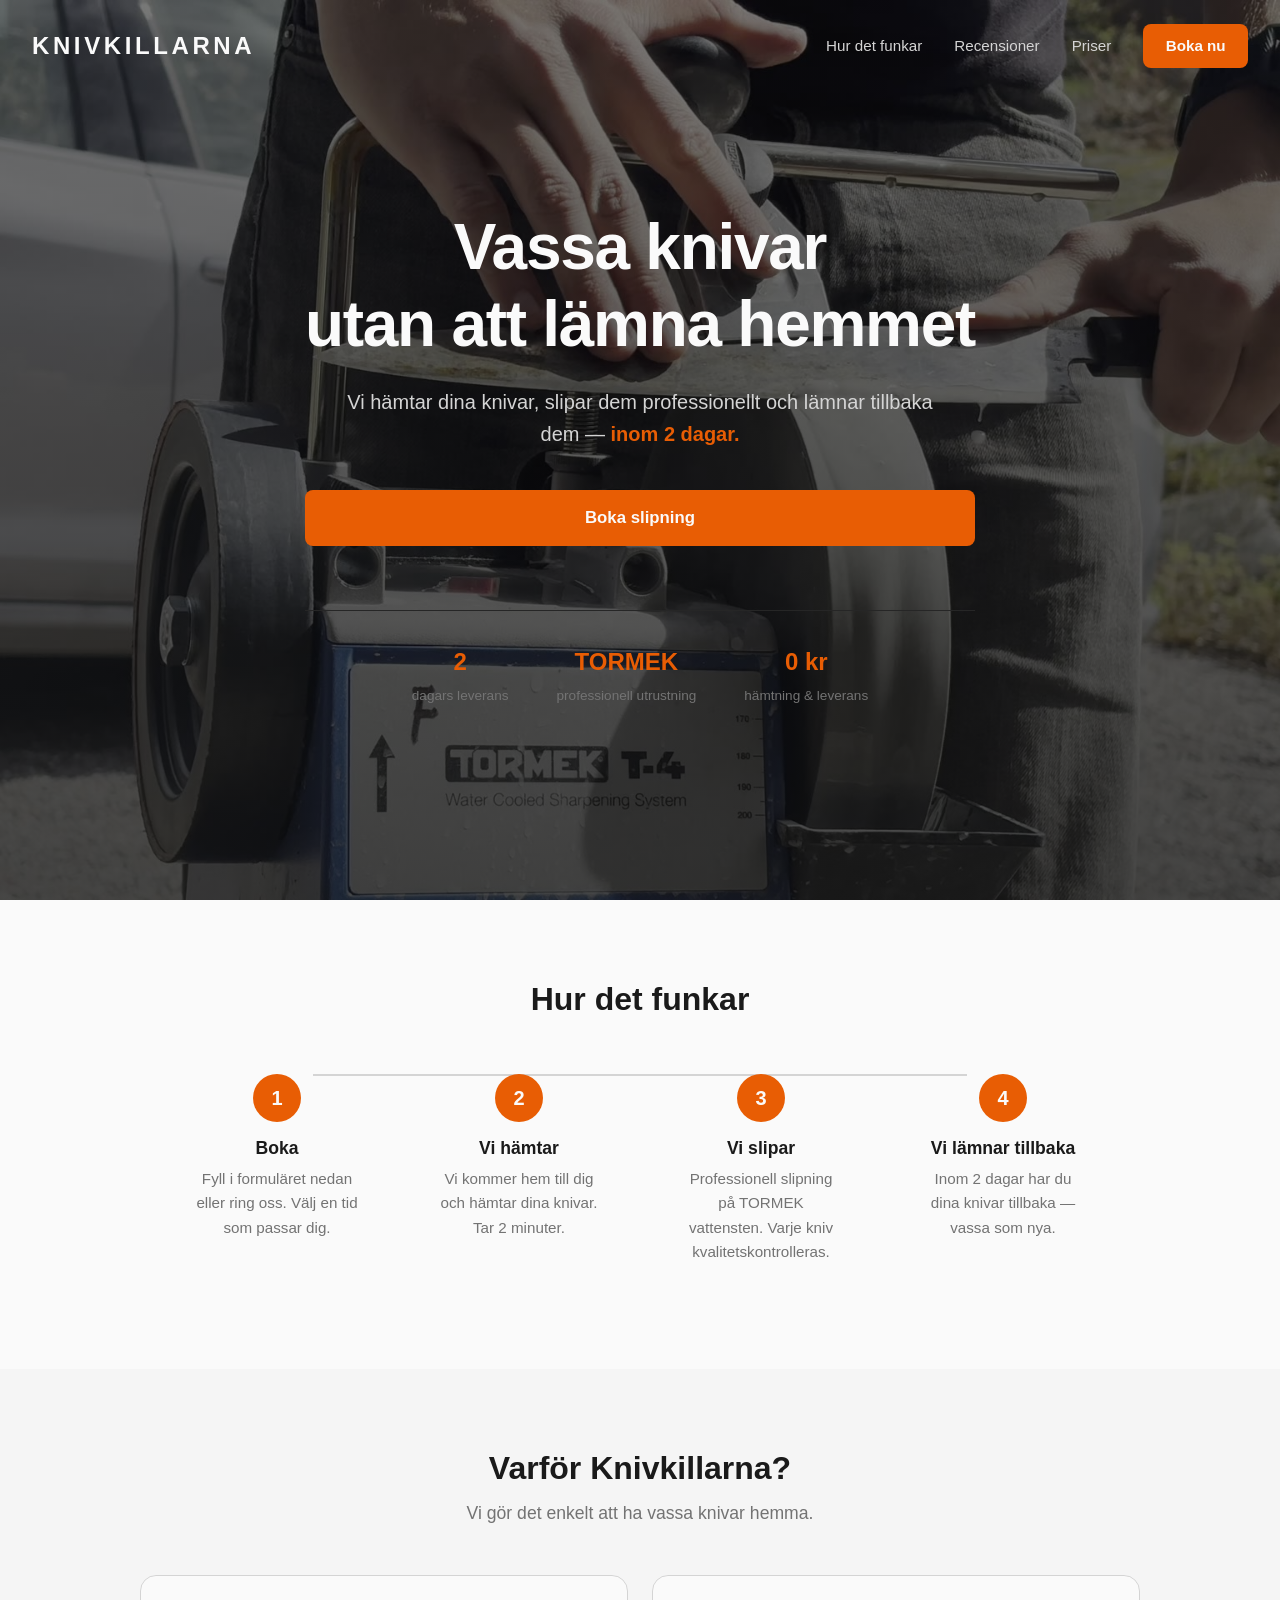
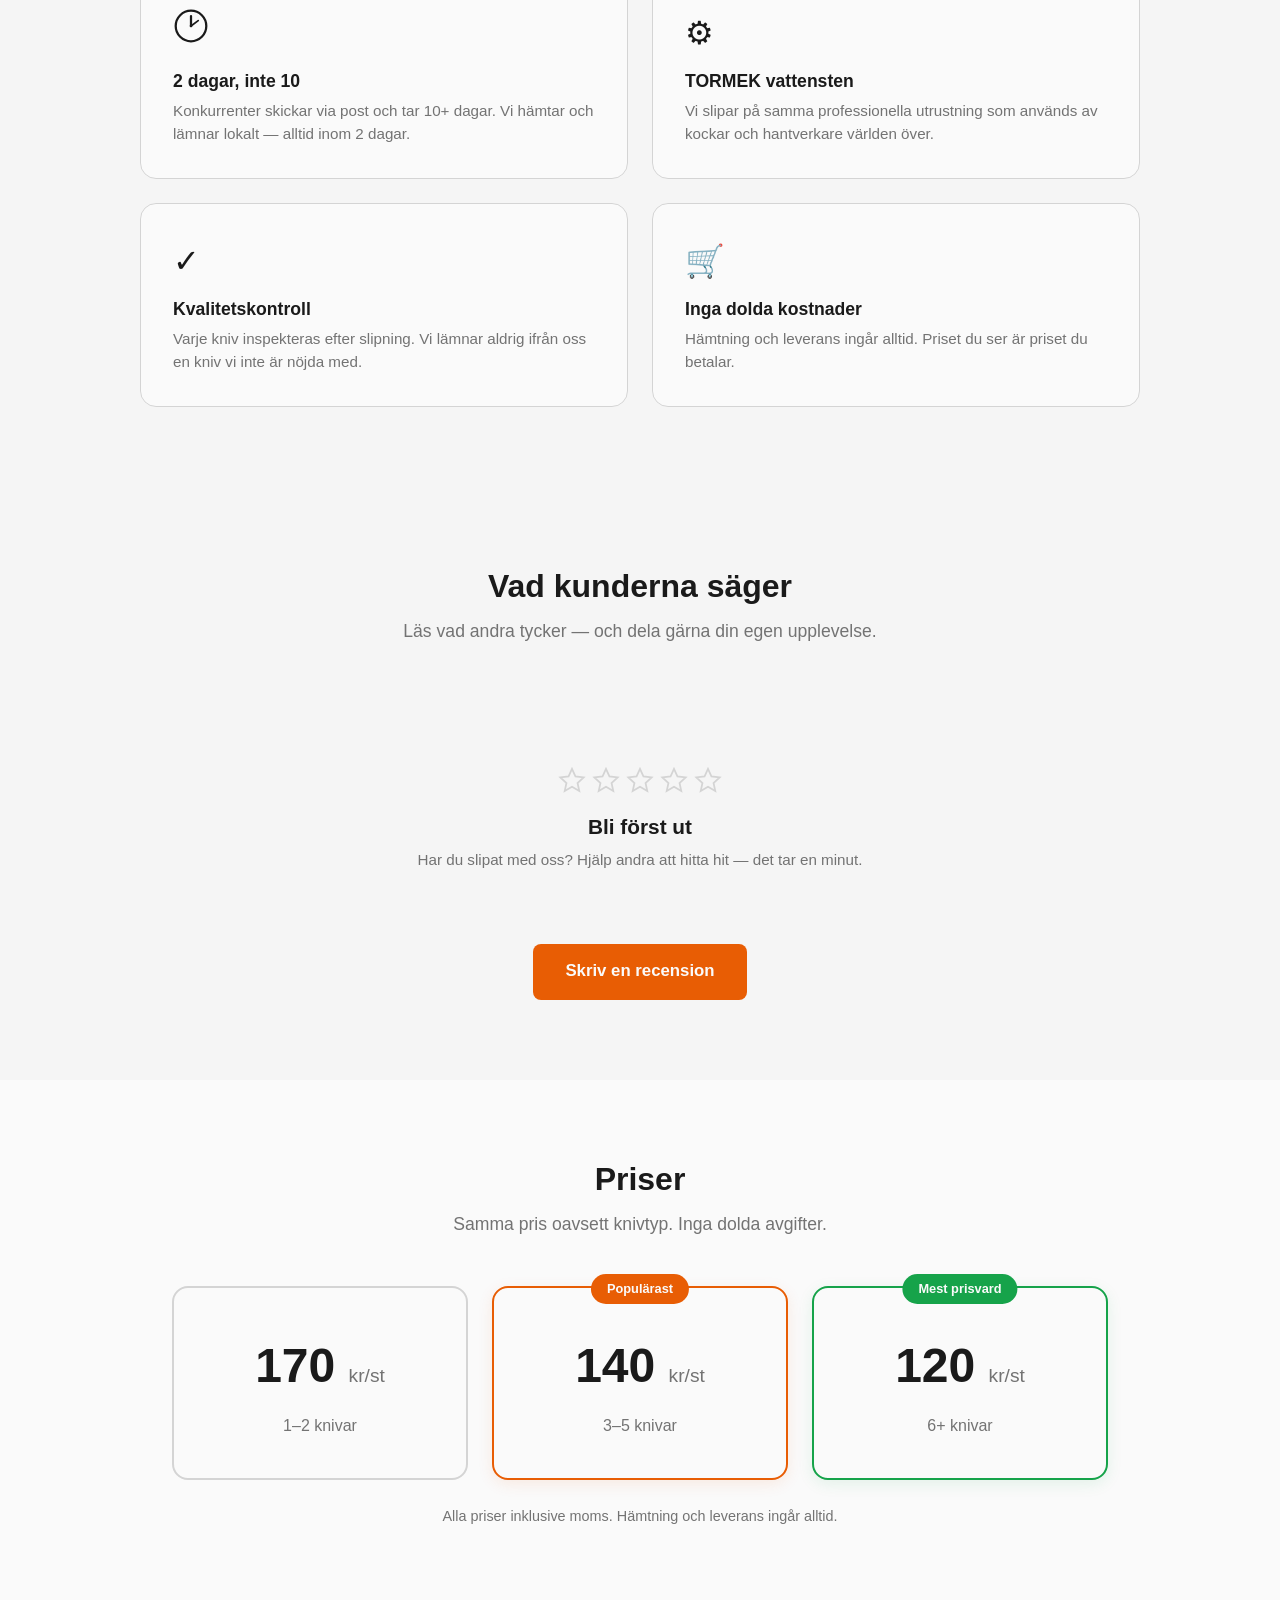
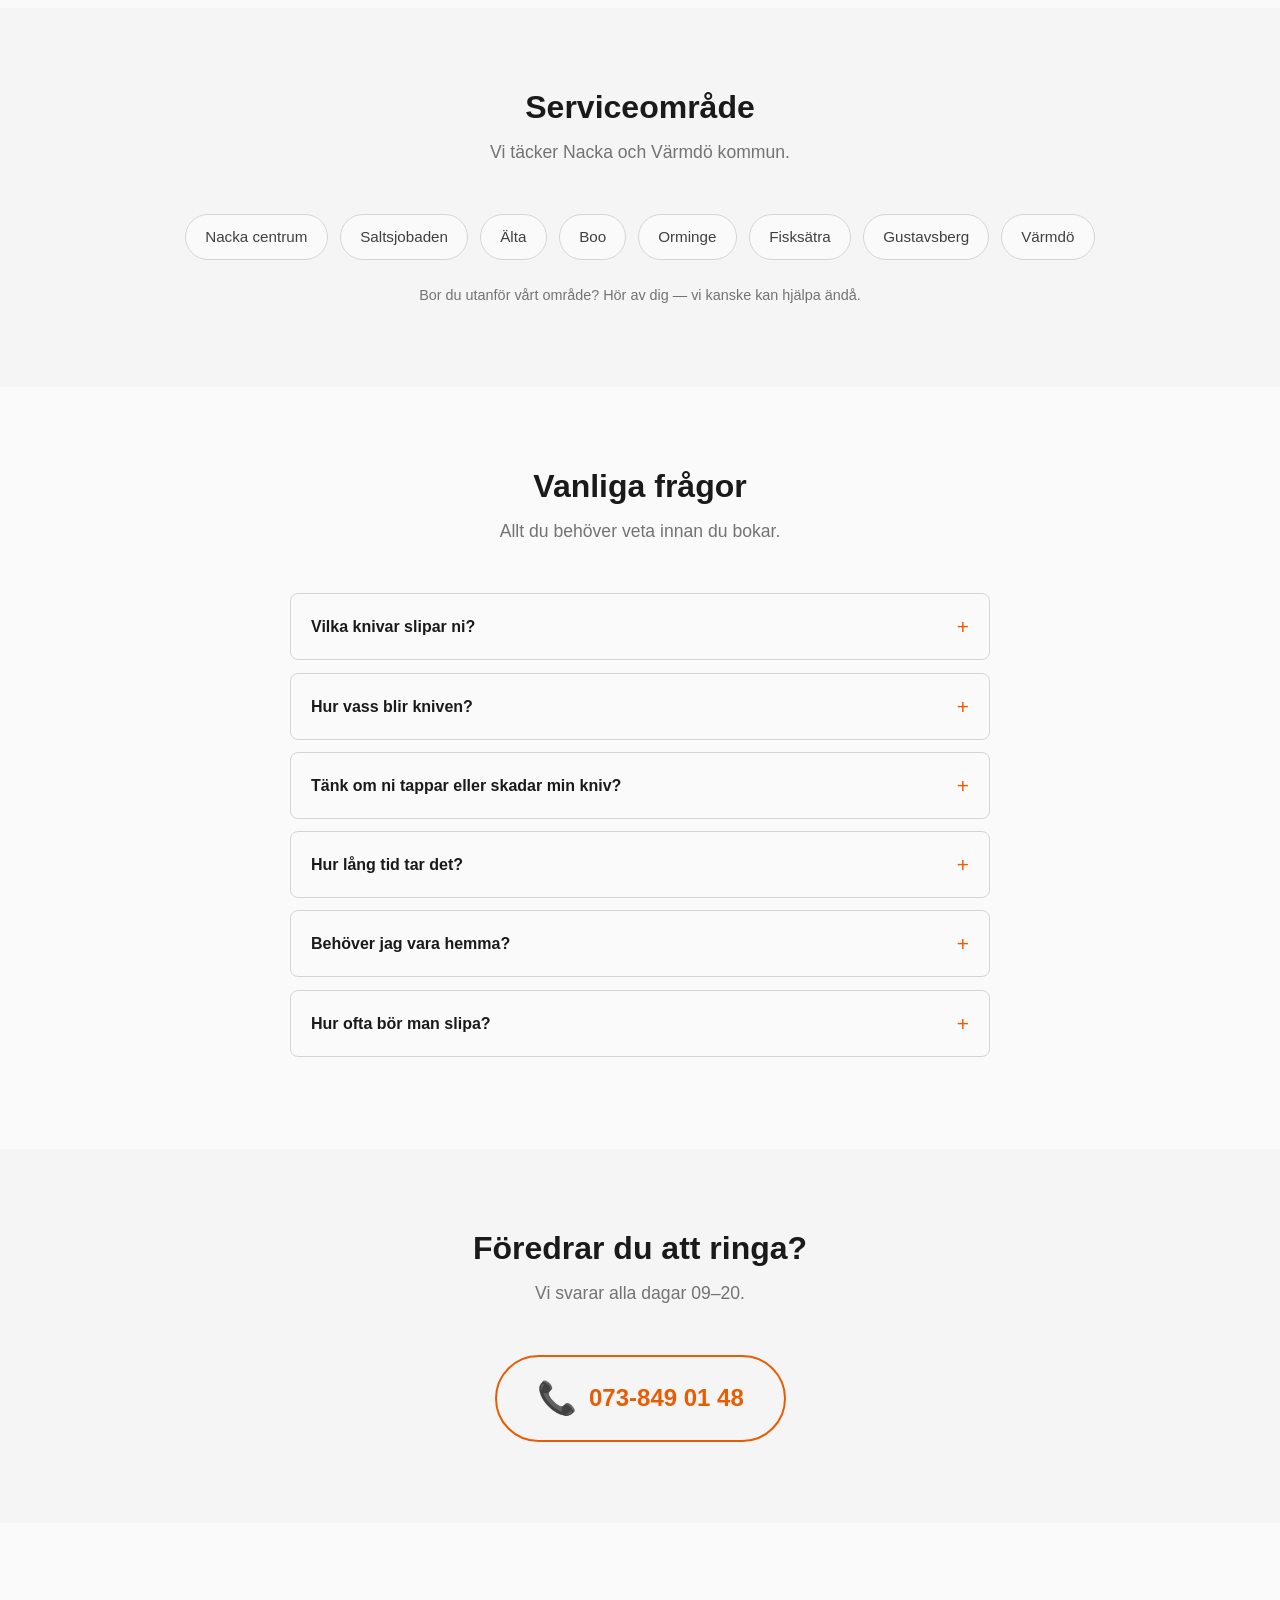
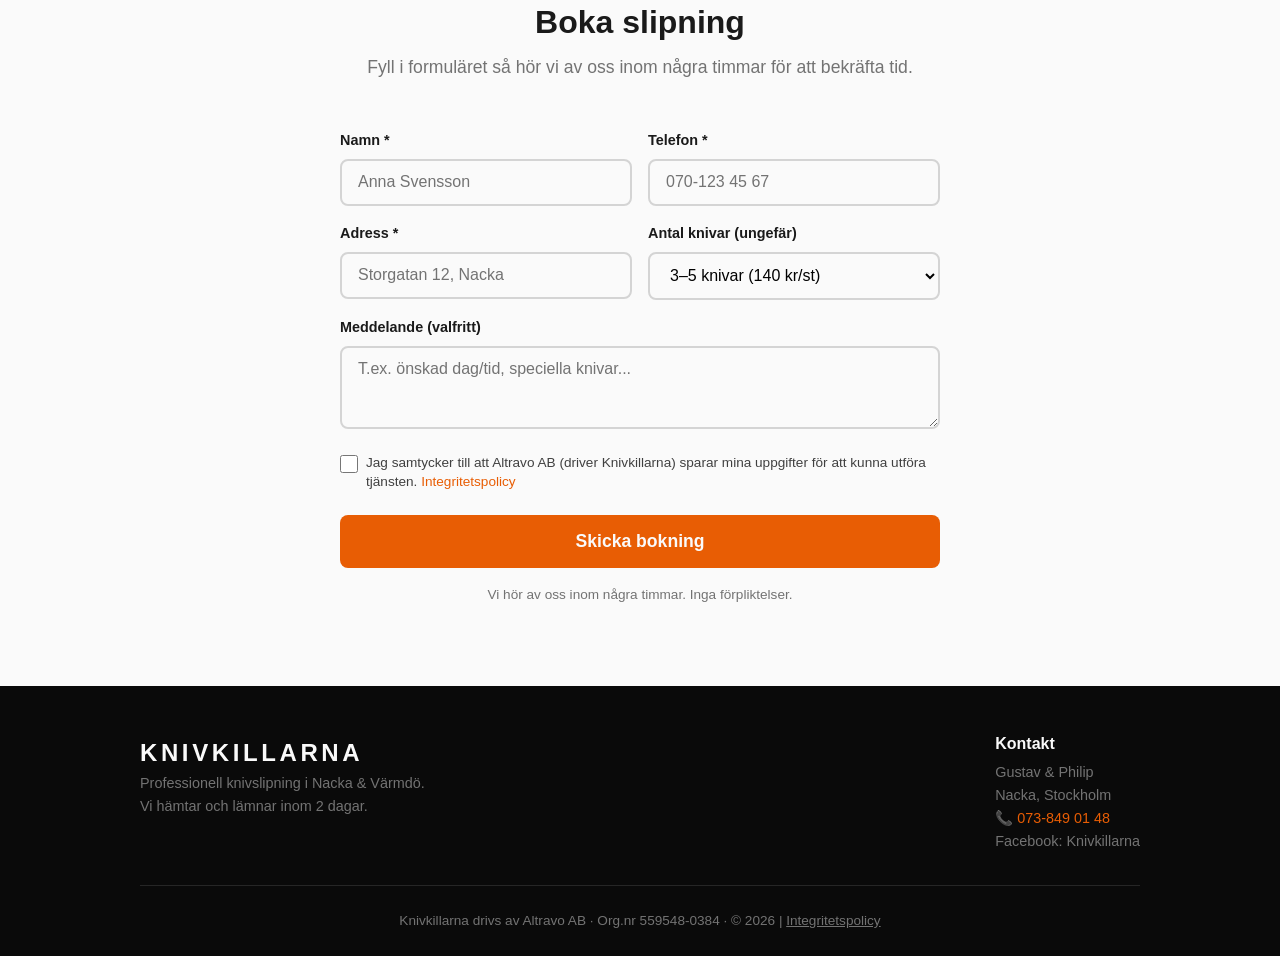
==== commit c1c35885: "Uppdatera bolagsnamn: Altravo AB driver varumärket Knivkillarna Företaget heter juridiskt Altravo AB" ====
--- a/docs/index.html
+++ b/docs/index.html
@@ -398,7 +398,7 @@
       <div class="form-group" style="margin-top: 0.5rem;">
         <label style="display:flex;gap:0.5rem;align-items:flex-start;cursor:pointer;font-weight:400;font-size:0.85rem;color:var(--gray-700);line-height:1.4;">
           <input type="checkbox" name="gdpr_consent" required style="margin-top:2px;width:18px;height:18px;min-width:18px;accent-color:var(--accent);">
-          <span>Jag samtycker till att Knivkillarna AB sparar mina uppgifter för att kunna utföra tjänsten. <a href="integritet.html" target="_blank" style="color:var(--accent);">Integritetspolicy</a></span>
+          <span>Jag samtycker till att Altravo AB (driver Knivkillarna) sparar mina uppgifter för att kunna utföra tjänsten. <a href="integritet.html" target="_blank" style="color:var(--accent);">Integritetspolicy</a></span>
         </label>
       </div>
       <input type="hidden" name="_subject" value="Ny bokning via hemsidan!">
@@ -424,7 +424,7 @@
       </div>
     </div>
     <div class="footer-bottom">
-      <p>Knivkillarna AB &copy; 2026 | <a href="integritet.html" style="color:inherit;text-decoration:underline;">Integritetspolicy</a></p>
+      <p>Knivkillarna drivs av Altravo AB &middot; Org.nr 559548-0384 &middot; &copy; 2026 | <a href="integritet.html" style="color:inherit;text-decoration:underline;">Integritetspolicy</a></p>
     </div>
   </footer>
 
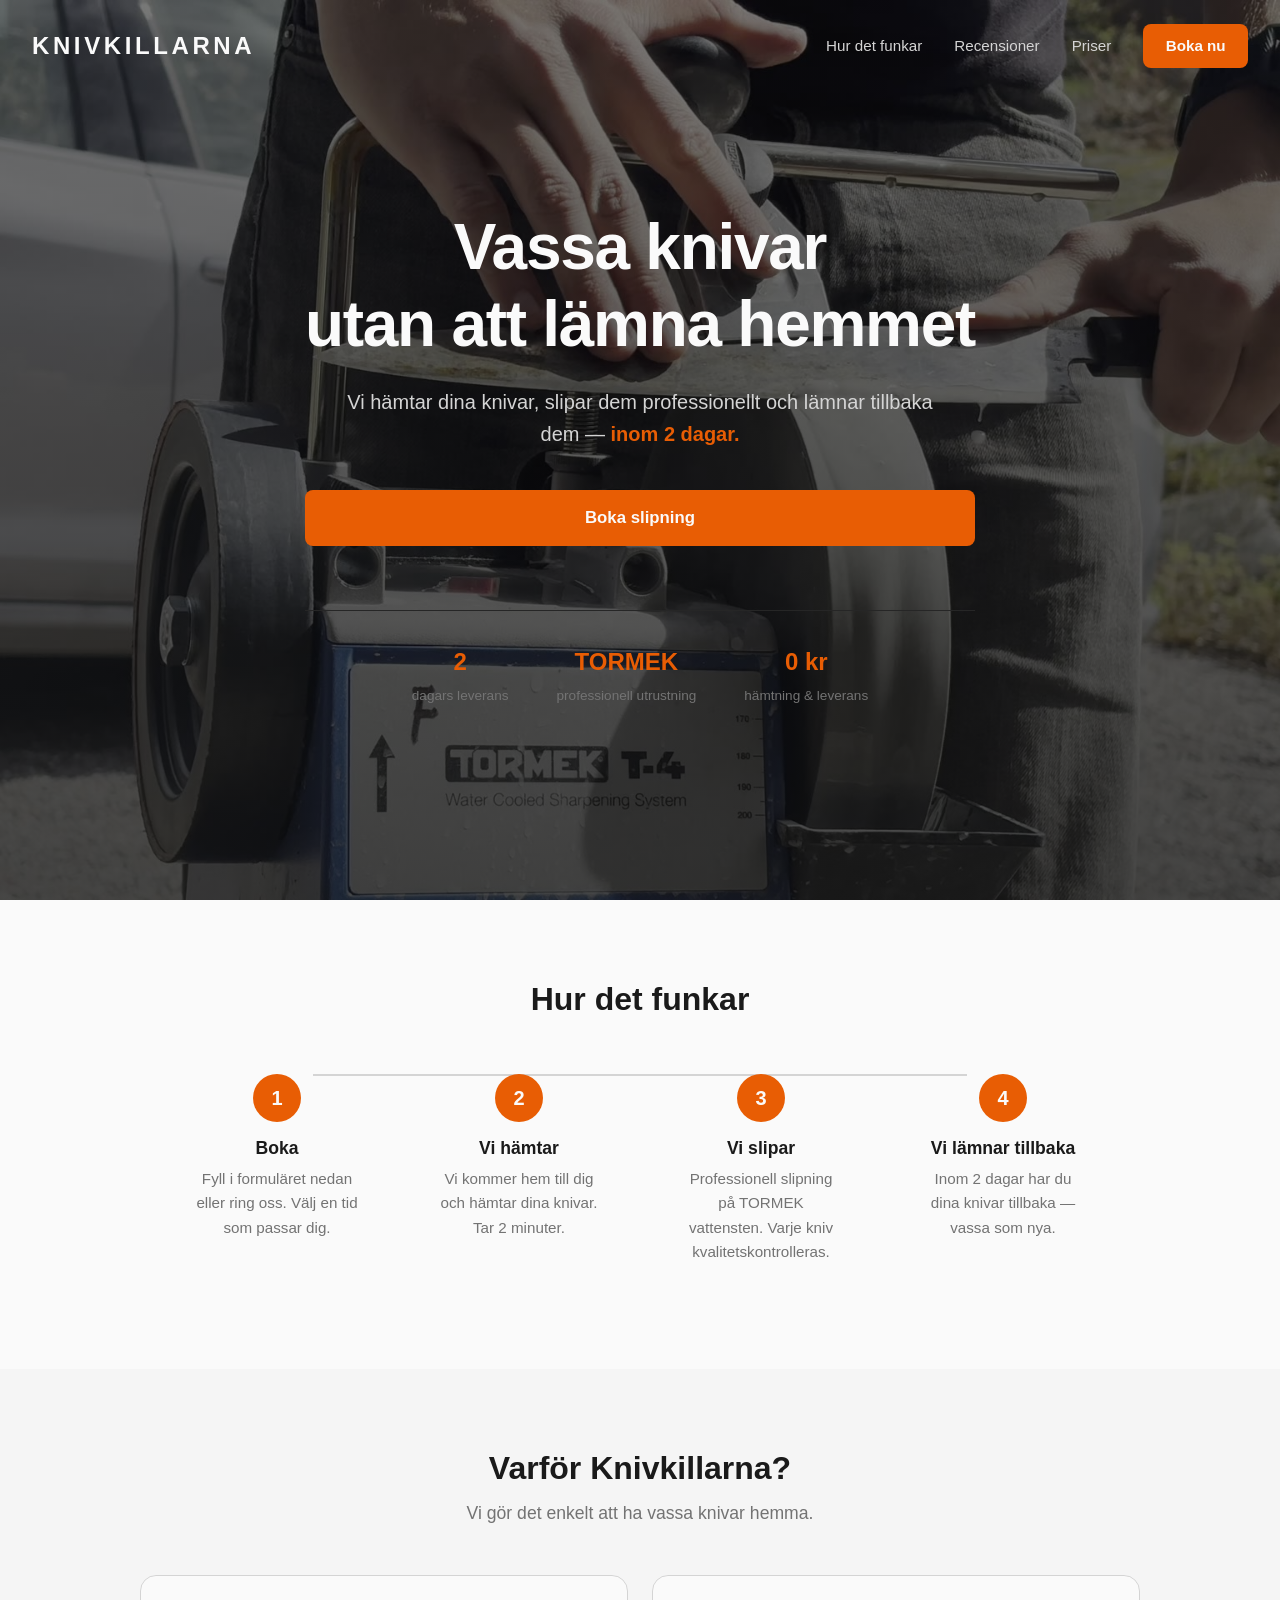
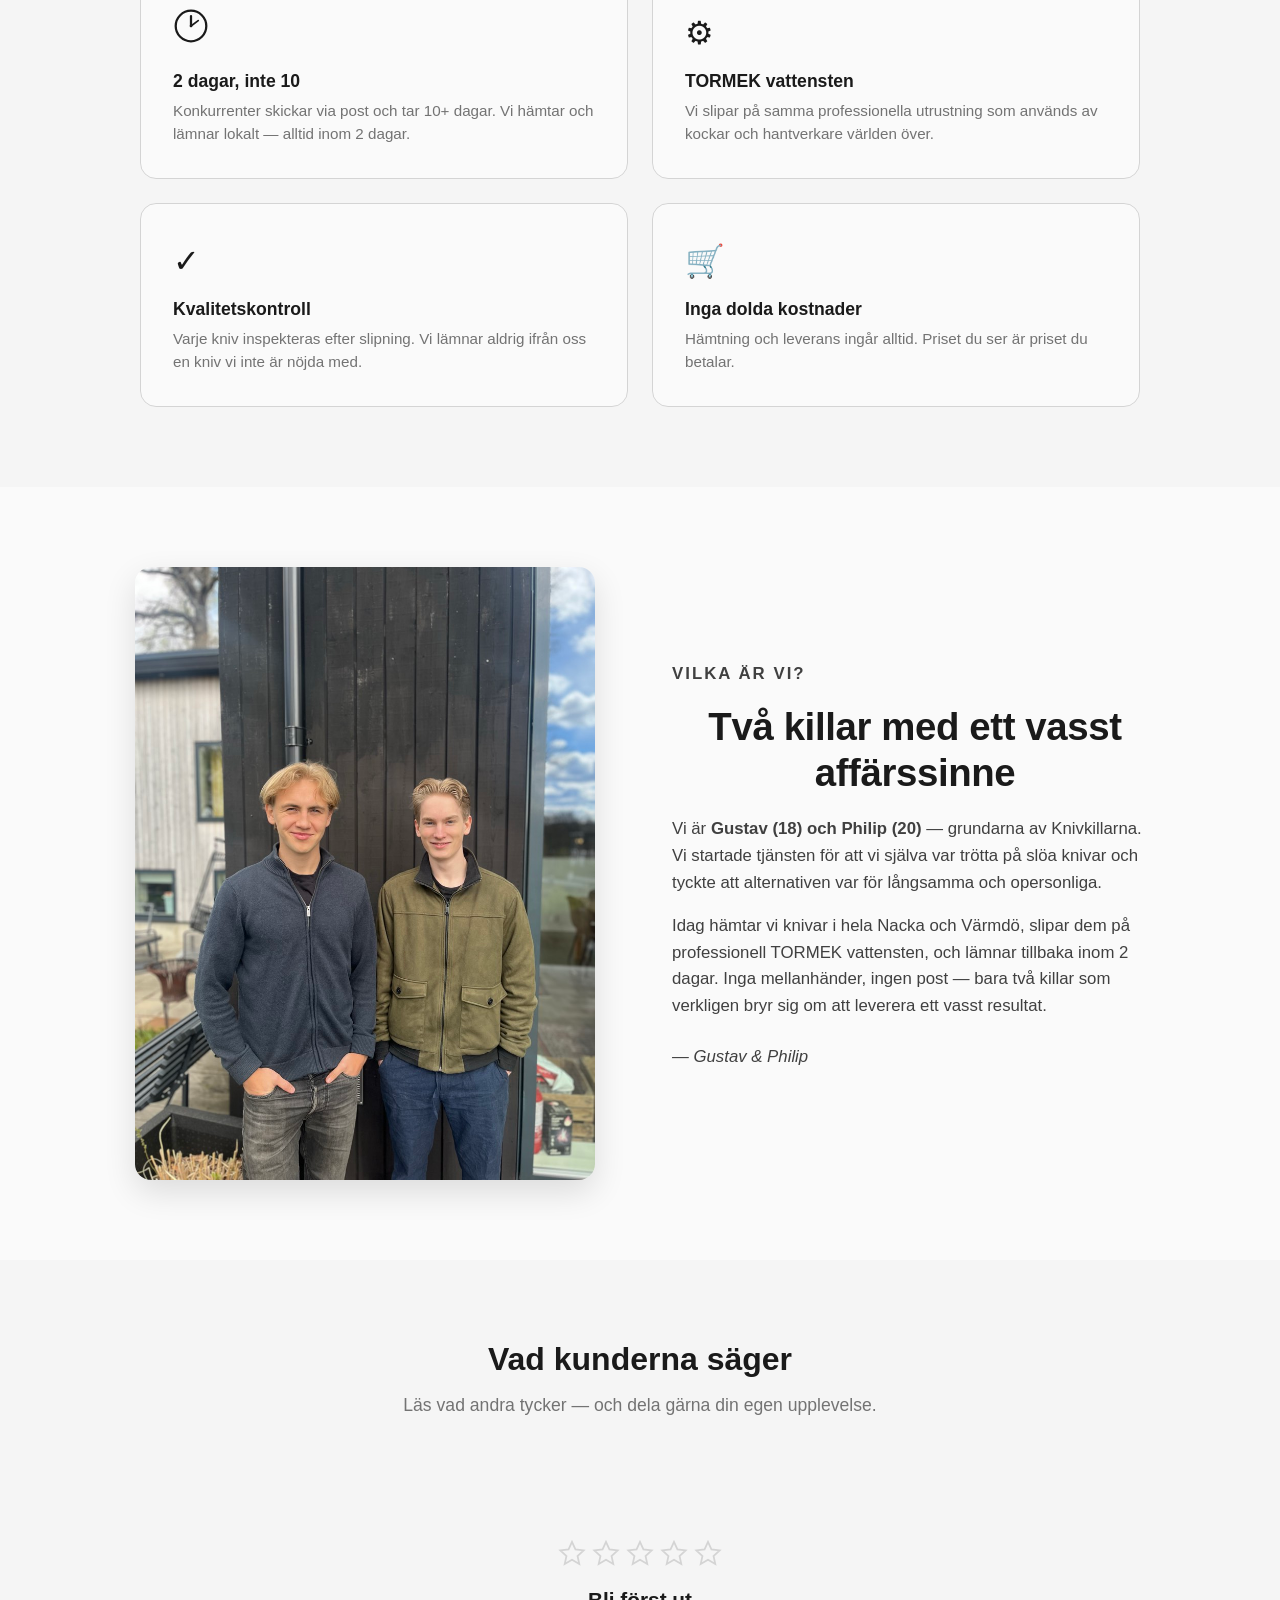
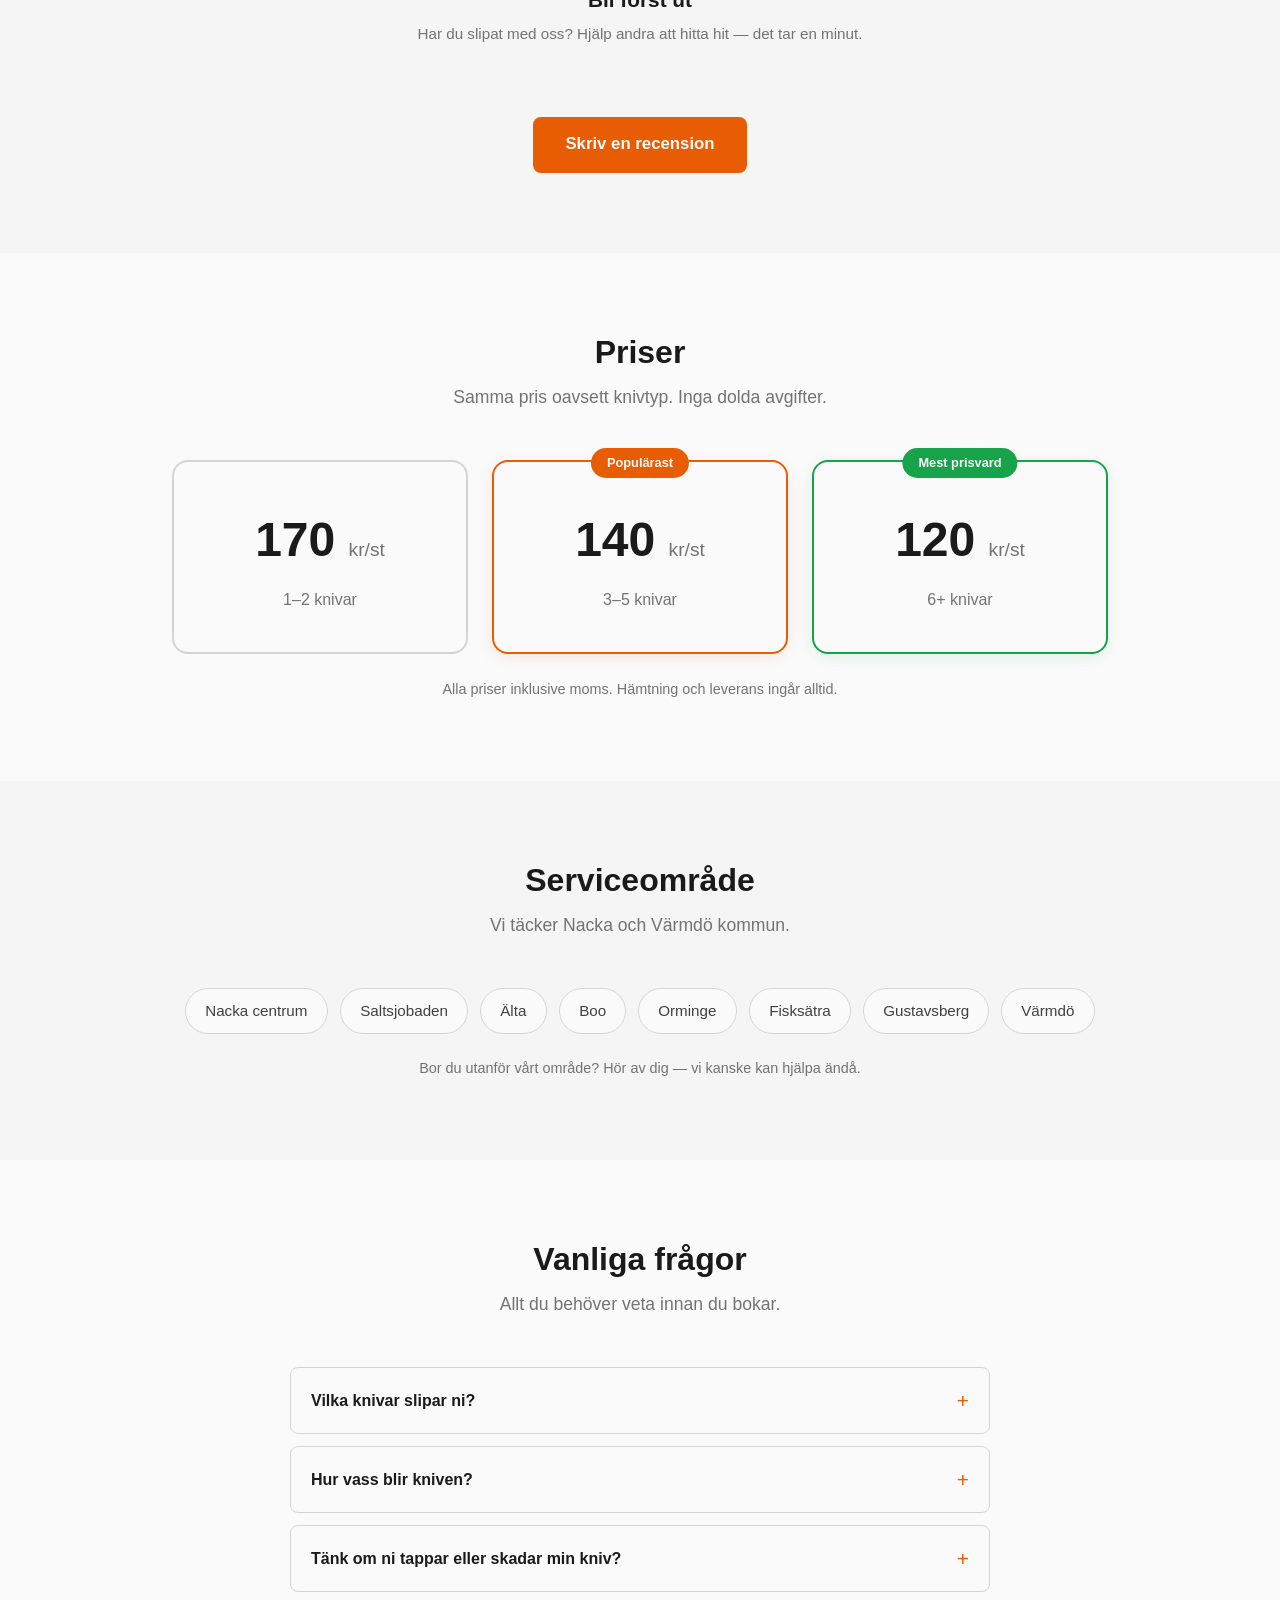
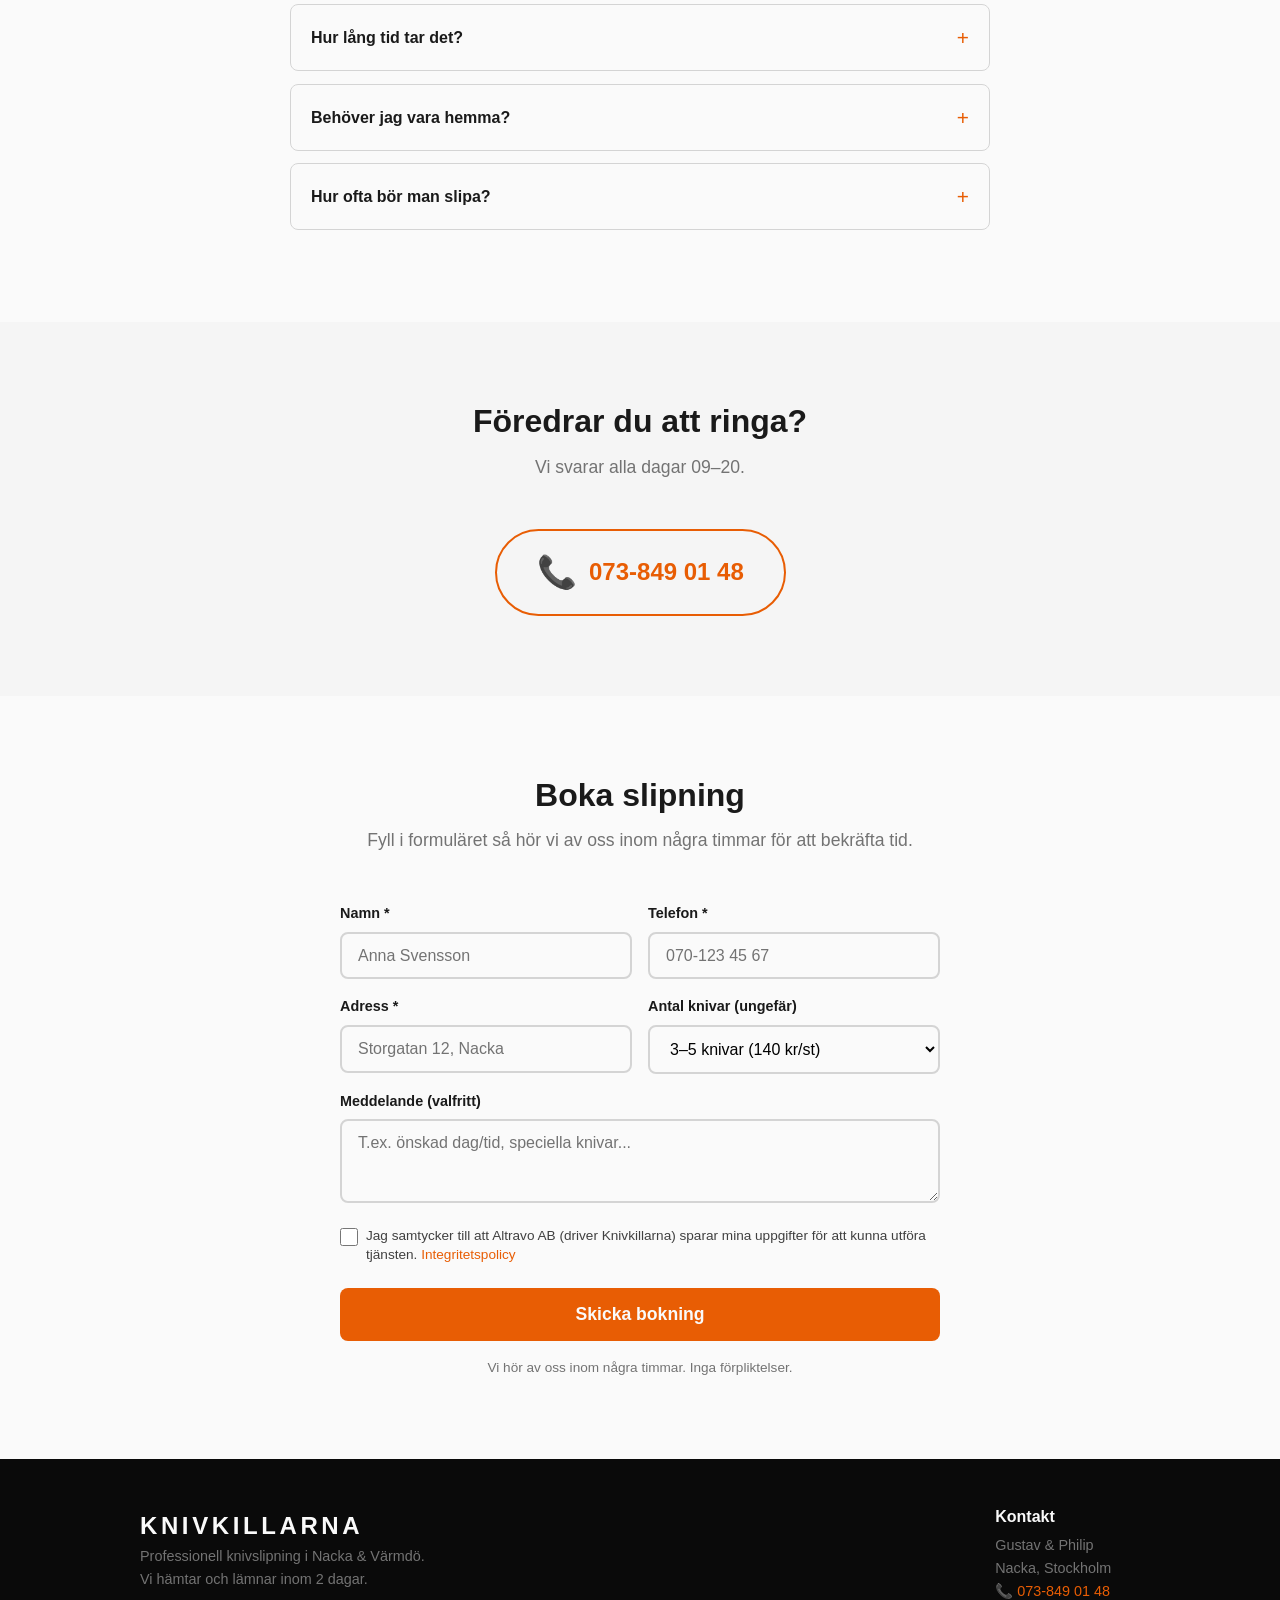
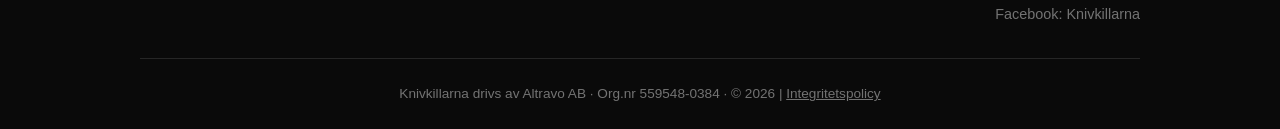
==== commit 6b5ac29d: "Lägg till "Vilka är vi?"-sektion med foto av Gustav & Philip Bygger förtroende genom att visa de ung" ====
--- a/docs/index.html
+++ b/docs/index.html
@@ -115,7 +115,7 @@
   }
   </script>
 
-  <link rel="stylesheet" href="style.css?v=13">
+  <link rel="stylesheet" href="style.css?v=14">
 </head>
 <body>
 
@@ -212,6 +212,22 @@
         <div class="why-icon">&#128722;</div>
         <h3>Inga dolda kostnader</h3>
         <p>Hämtning och leverans ingår alltid. Priset du ser är priset du betalar.</p>
+      </div>
+    </div>
+  </section>
+
+  <!-- VILKA ÄR VI -->
+  <section id="om-oss" class="section about-section">
+    <div class="about-grid">
+      <div class="about-photo reveal">
+        <img src="images/gustav-philip.jpg" alt="Gustav och Philip — grundarna av Knivkillarna" loading="lazy">
+      </div>
+      <div class="about-text reveal">
+        <p class="about-eyebrow">Vilka är vi?</p>
+        <h2>Två killar med ett vasst affärssinne</h2>
+        <p>Vi är <strong>Gustav (18) och Philip (20)</strong> — grundarna av Knivkillarna. Vi startade tjänsten för att vi själva var trötta på slöa knivar och tyckte att alternativen var för långsamma och opersonliga.</p>
+        <p>Idag hämtar vi knivar i hela Nacka och Värmdö, slipar dem på professionell TORMEK vattensten, och lämnar tillbaka inom 2 dagar. Inga mellanhänder, ingen post — bara två killar som verkligen bryr sig om att leverera ett vasst resultat.</p>
+        <p class="about-signature">— Gustav &amp; Philip</p>
       </div>
     </div>
   </section>
--- a/docs/style.css
+++ b/docs/style.css
@@ -466,6 +466,81 @@
   gap: 1.5rem;
 }
 
+/* === ABOUT / VILKA ÄR VI === */
+.about-section {
+  padding: 5rem 2rem;
+  max-width: 1100px;
+  margin: 0 auto;
+}
+
+.about-grid {
+  display: grid;
+  grid-template-columns: 1fr 1fr;
+  gap: 4rem;
+  align-items: center;
+}
+
+.about-photo {
+  position: relative;
+  border-radius: var(--radius-lg);
+  overflow: hidden;
+  box-shadow: 0 12px 32px rgba(0,0,0,0.12);
+  aspect-ratio: 3 / 4;
+  max-width: 460px;
+  width: 100%;
+  margin: 0 auto;
+}
+
+.about-photo img {
+  width: 100%;
+  height: 100%;
+  object-fit: cover;
+  display: block;
+}
+
+.about-text h2 {
+  font-size: clamp(1.8rem, 3.5vw, 2.4rem);
+  margin-bottom: 1.25rem;
+  letter-spacing: -0.01em;
+}
+
+.about-eyebrow {
+  font-size: 0.85rem;
+  font-weight: 700;
+  color: var(--accent);
+  letter-spacing: 0.12em;
+  text-transform: uppercase;
+  margin-bottom: 0.5rem;
+}
+
+.about-text p {
+  margin-bottom: 1rem;
+  color: var(--gray-700);
+  font-size: 1.05rem;
+}
+
+.about-signature {
+  font-style: italic;
+  color: var(--gray-500);
+  margin-top: 1.5rem;
+}
+
+@media (max-width: 768px) {
+  .about-section {
+    padding: 3rem 1.25rem;
+  }
+  .about-grid {
+    grid-template-columns: 1fr;
+    gap: 2rem;
+  }
+  .about-photo {
+    max-width: 360px;
+  }
+  .about-text {
+    text-align: center;
+  }
+}
+
 .why-card {
   background: var(--white);
   border-radius: var(--radius-lg);
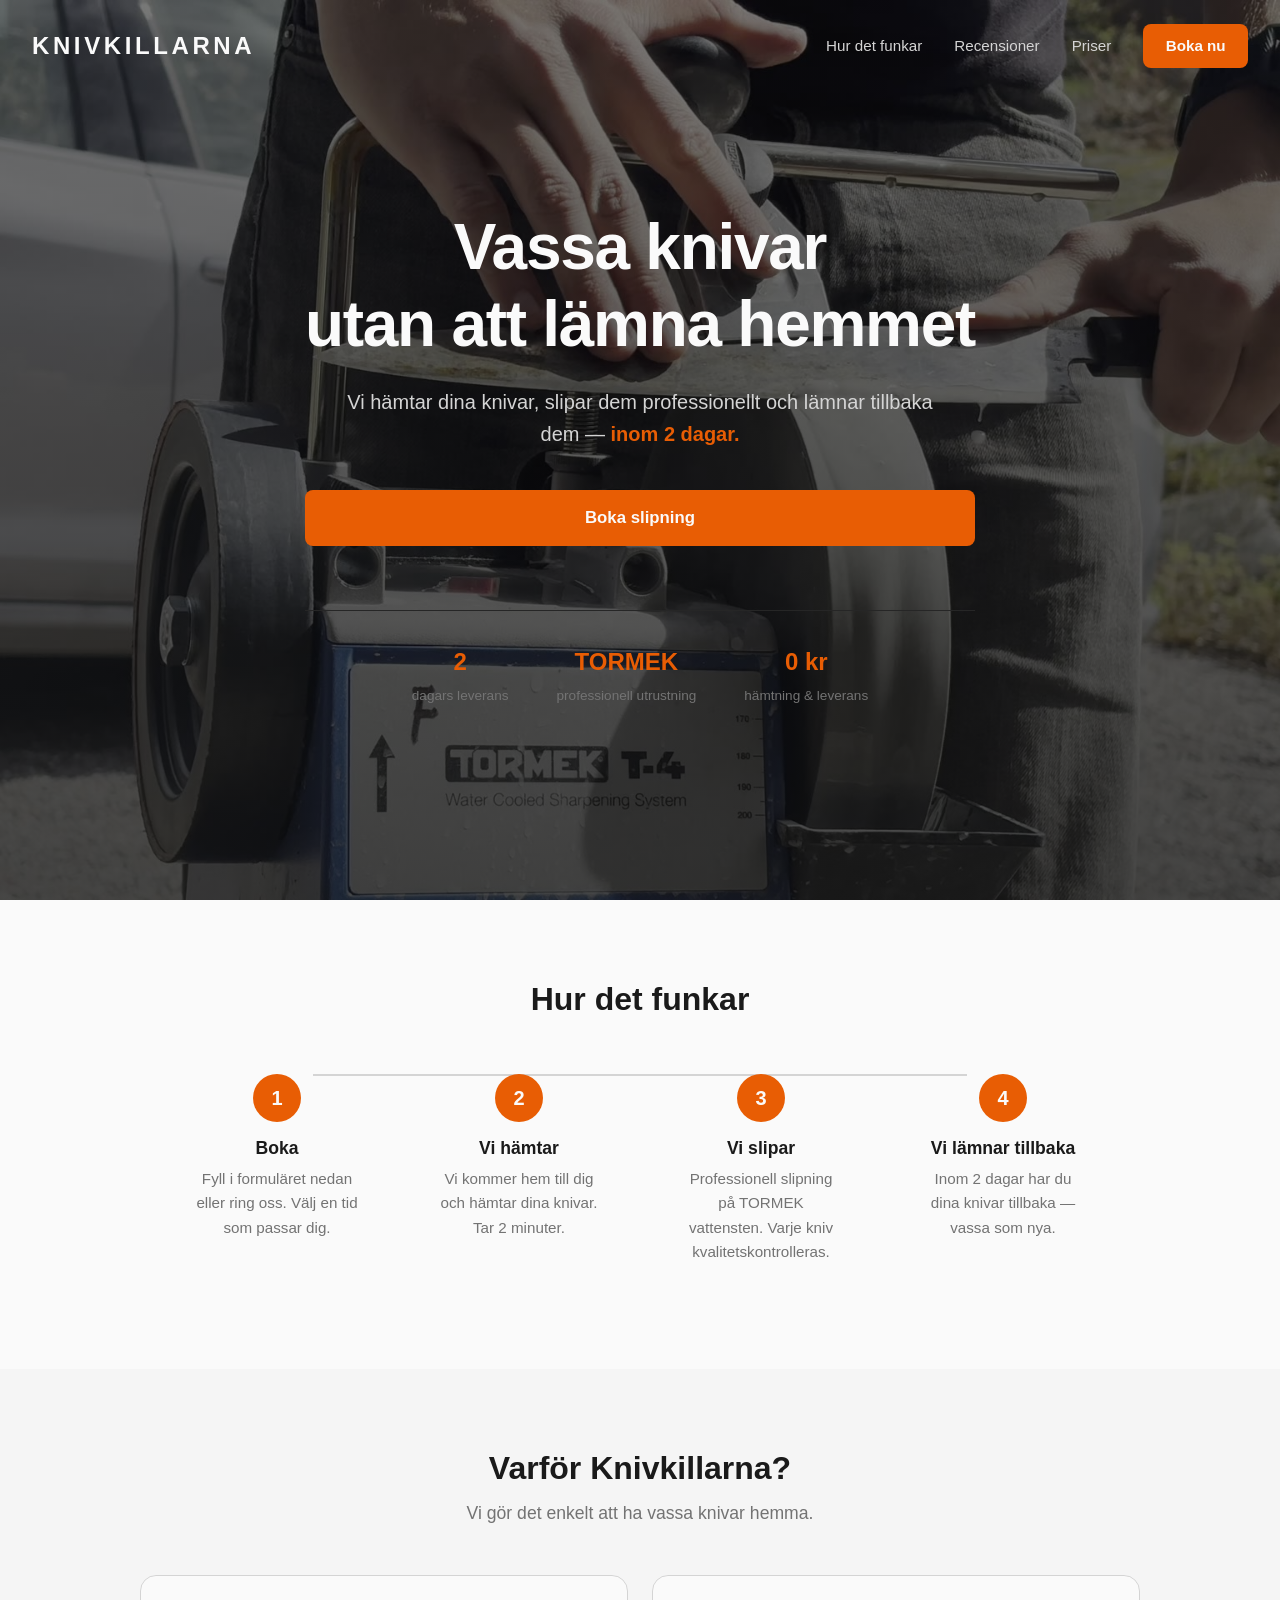
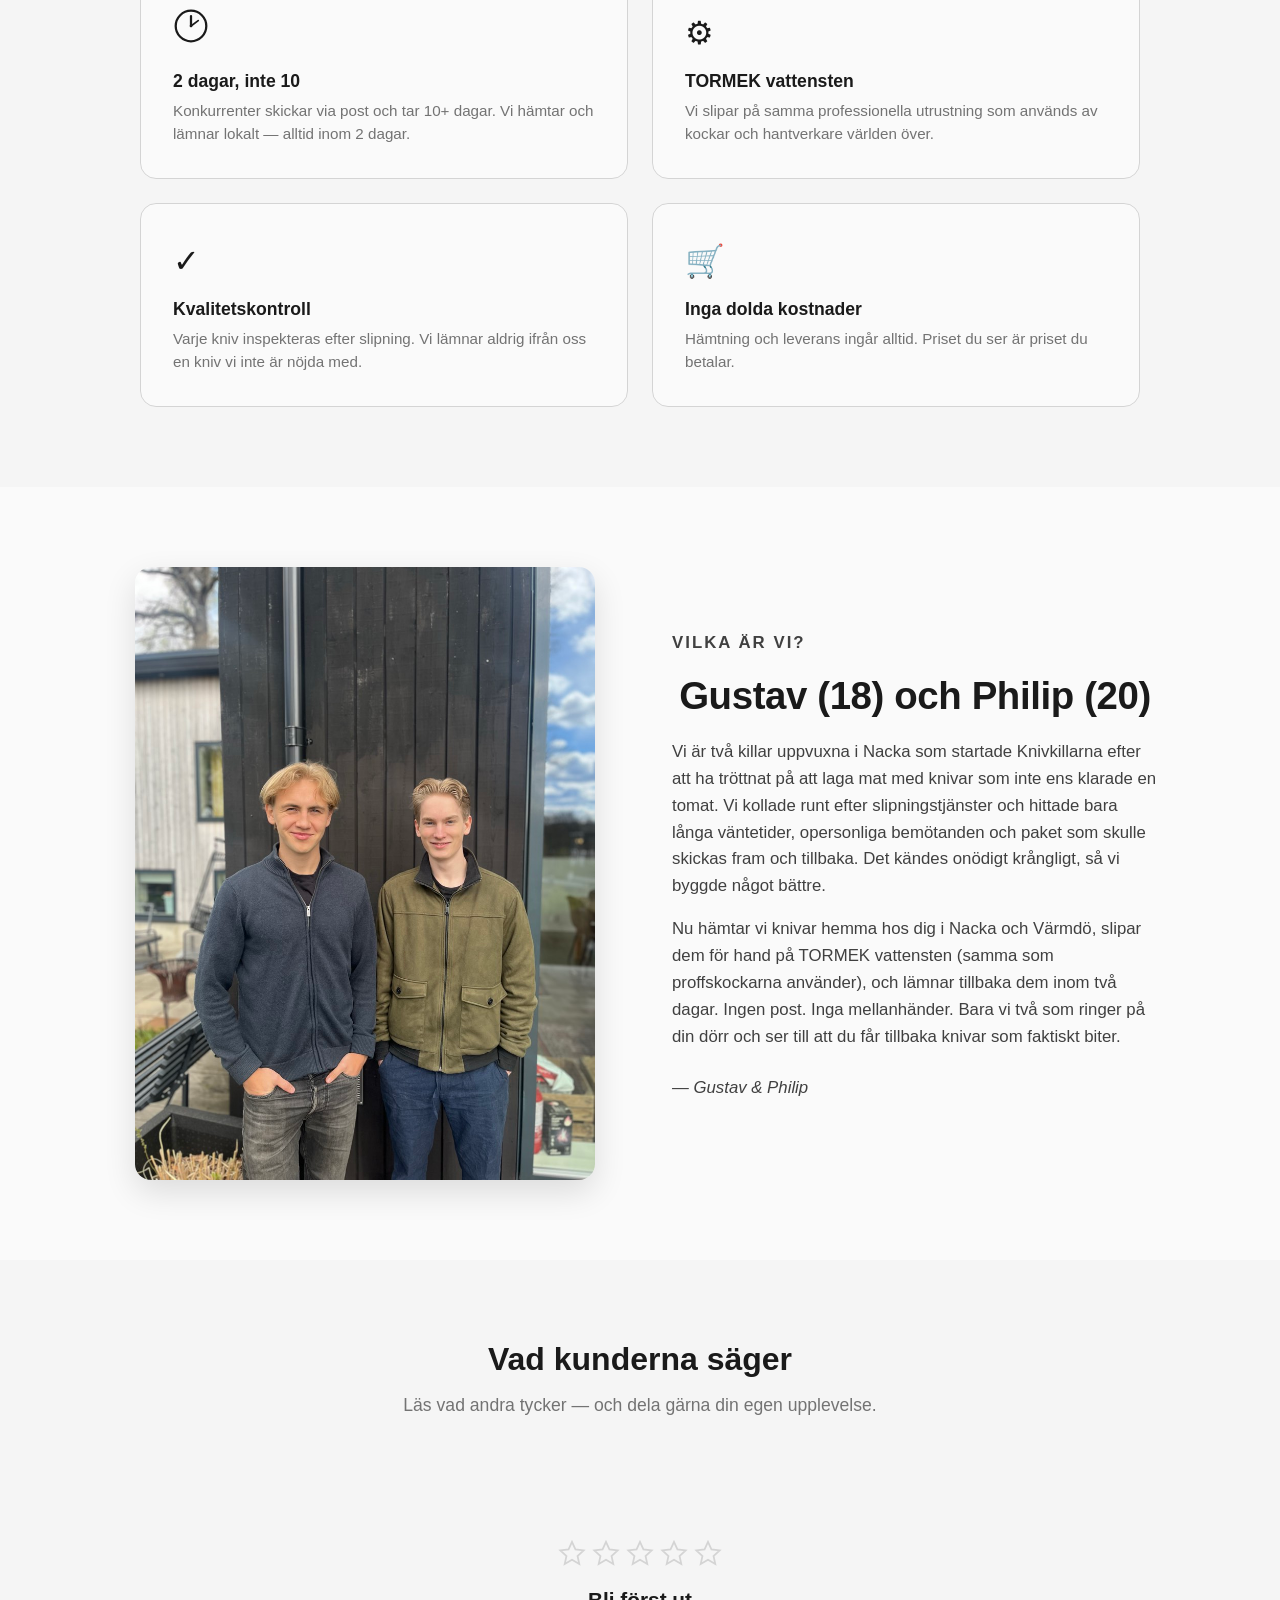
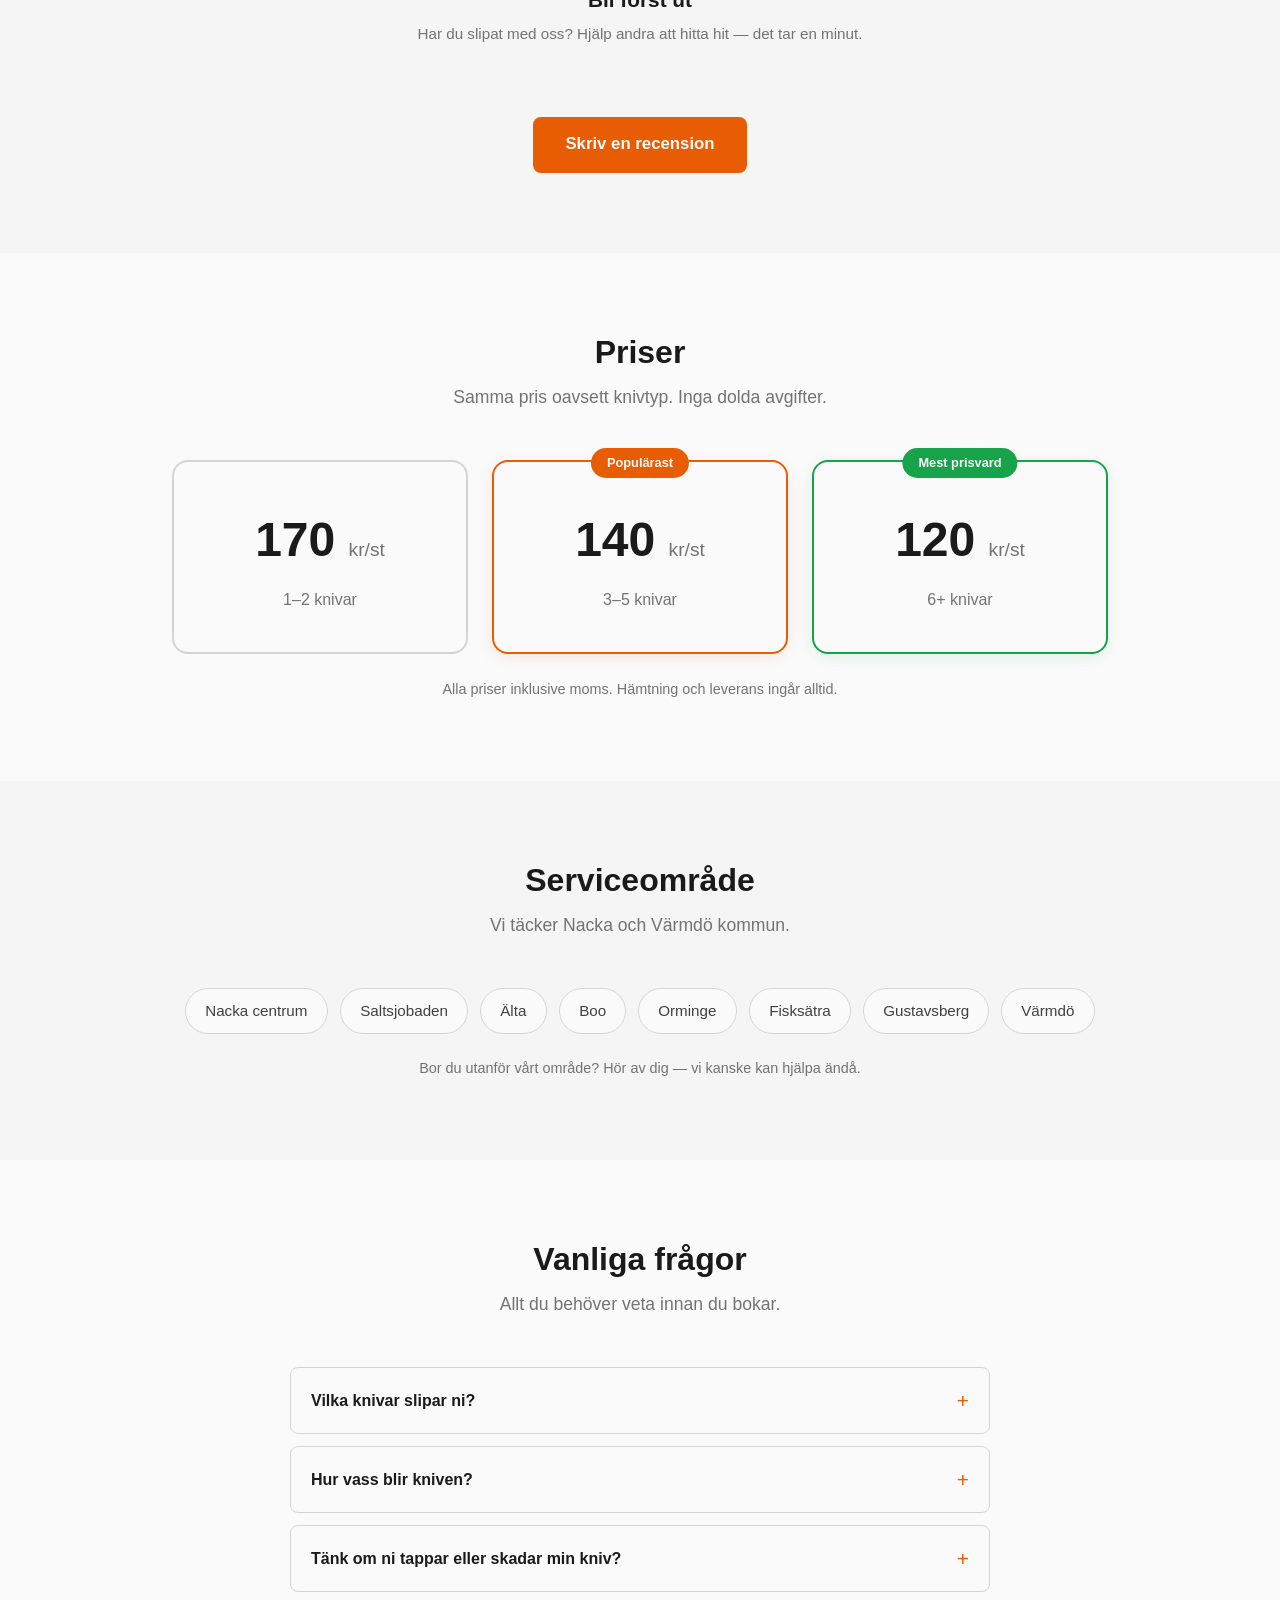
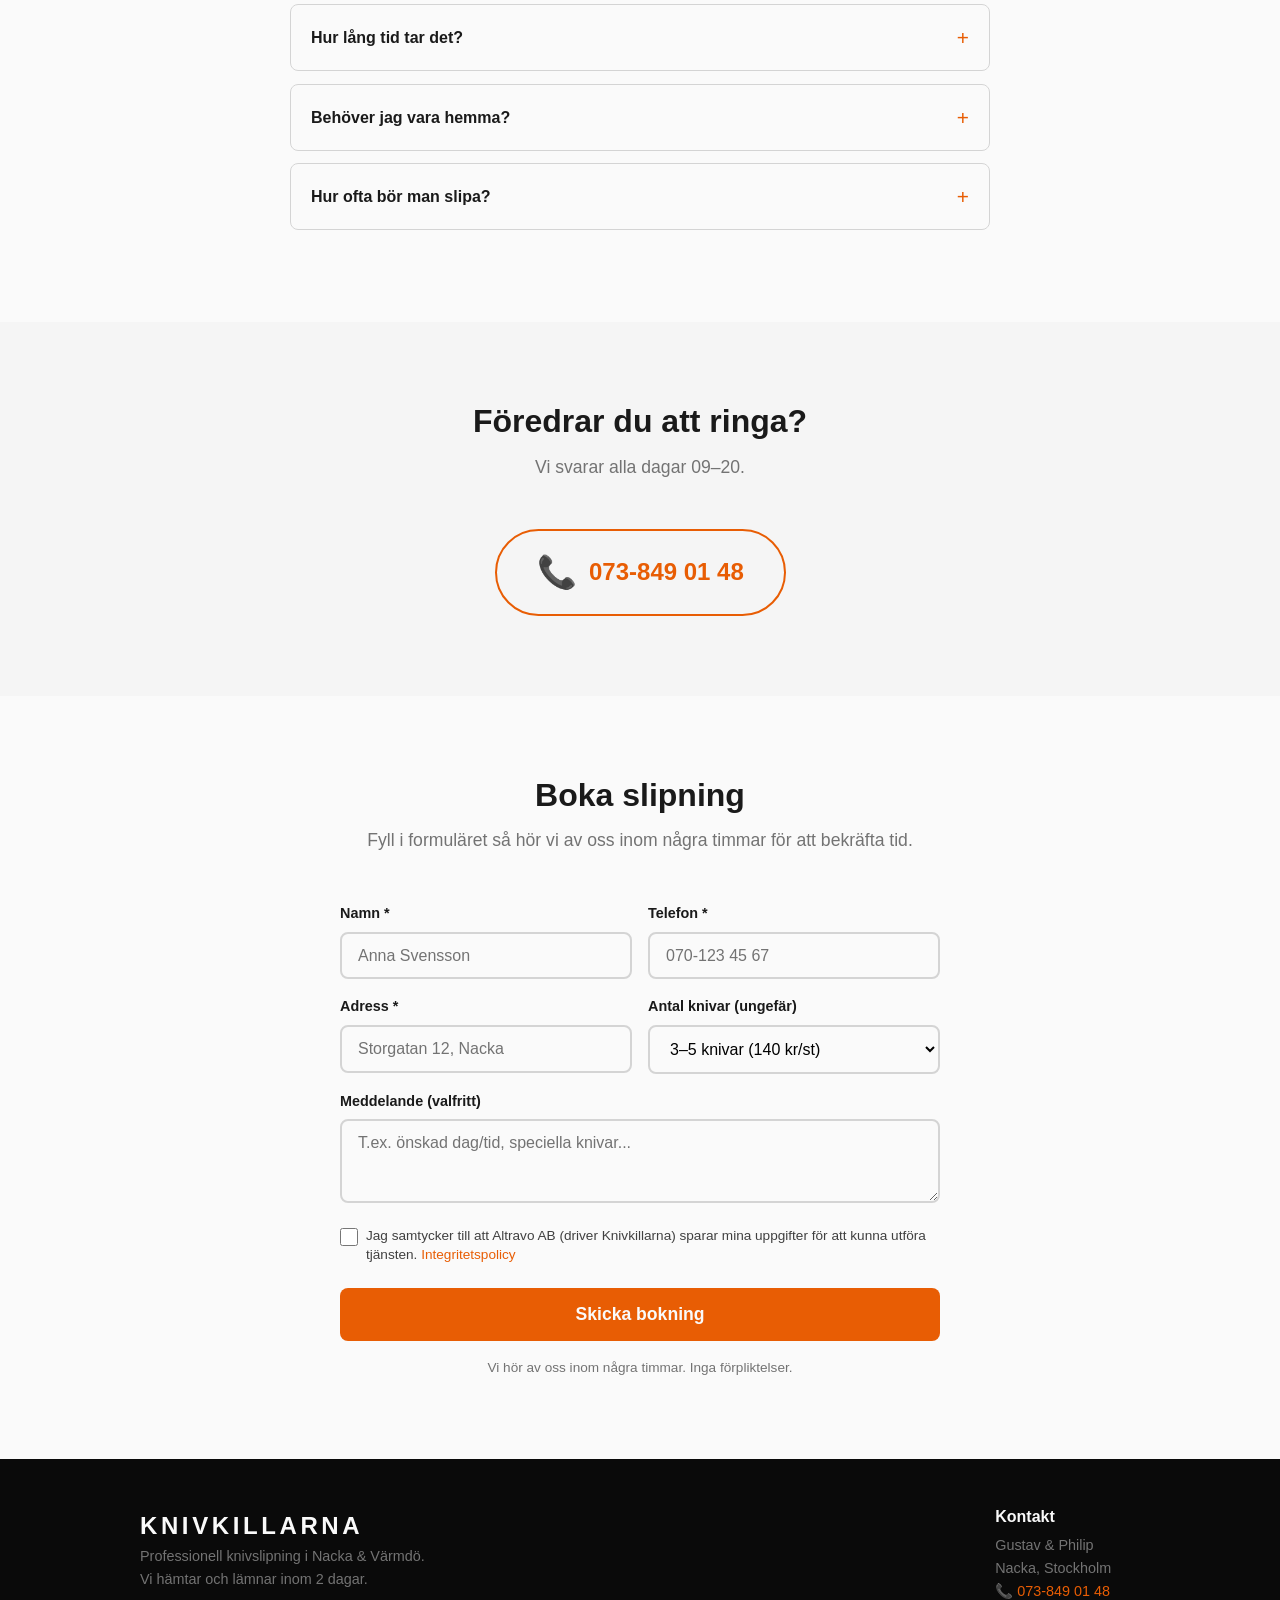
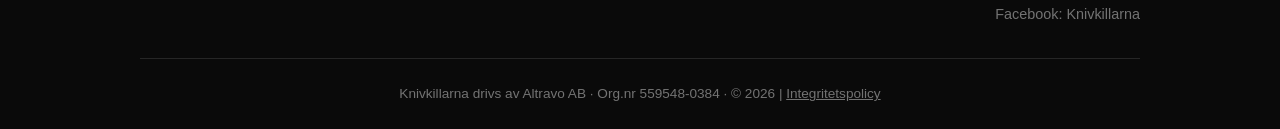
==== commit 2423ac2a: "Uppdatera "Vilka är vi?"-text med personligare story Gustavs egen text: trovärdigare ton, konkret ho" ====
--- a/docs/index.html
+++ b/docs/index.html
@@ -224,9 +224,9 @@
       </div>
       <div class="about-text reveal">
         <p class="about-eyebrow">Vilka är vi?</p>
-        <h2>Två killar med ett vasst affärssinne</h2>
-        <p>Vi är <strong>Gustav (18) och Philip (20)</strong> — grundarna av Knivkillarna. Vi startade tjänsten för att vi själva var trötta på slöa knivar och tyckte att alternativen var för långsamma och opersonliga.</p>
-        <p>Idag hämtar vi knivar i hela Nacka och Värmdö, slipar dem på professionell TORMEK vattensten, och lämnar tillbaka inom 2 dagar. Inga mellanhänder, ingen post — bara två killar som verkligen bryr sig om att leverera ett vasst resultat.</p>
+        <h2>Gustav (18) och Philip (20)</h2>
+        <p>Vi är två killar uppvuxna i Nacka som startade Knivkillarna efter att ha tröttnat på att laga mat med knivar som inte ens klarade en tomat. Vi kollade runt efter slipningstjänster och hittade bara långa väntetider, opersonliga bemötanden och paket som skulle skickas fram och tillbaka. Det kändes onödigt krångligt, så vi byggde något bättre.</p>
+        <p>Nu hämtar vi knivar hemma hos dig i Nacka och Värmdö, slipar dem för hand på TORMEK vattensten (samma som proffskockarna använder), och lämnar tillbaka dem inom två dagar. Ingen post. Inga mellanhänder. Bara vi två som ringer på din dörr och ser till att du får tillbaka knivar som faktiskt biter.</p>
         <p class="about-signature">— Gustav &amp; Philip</p>
       </div>
     </div>
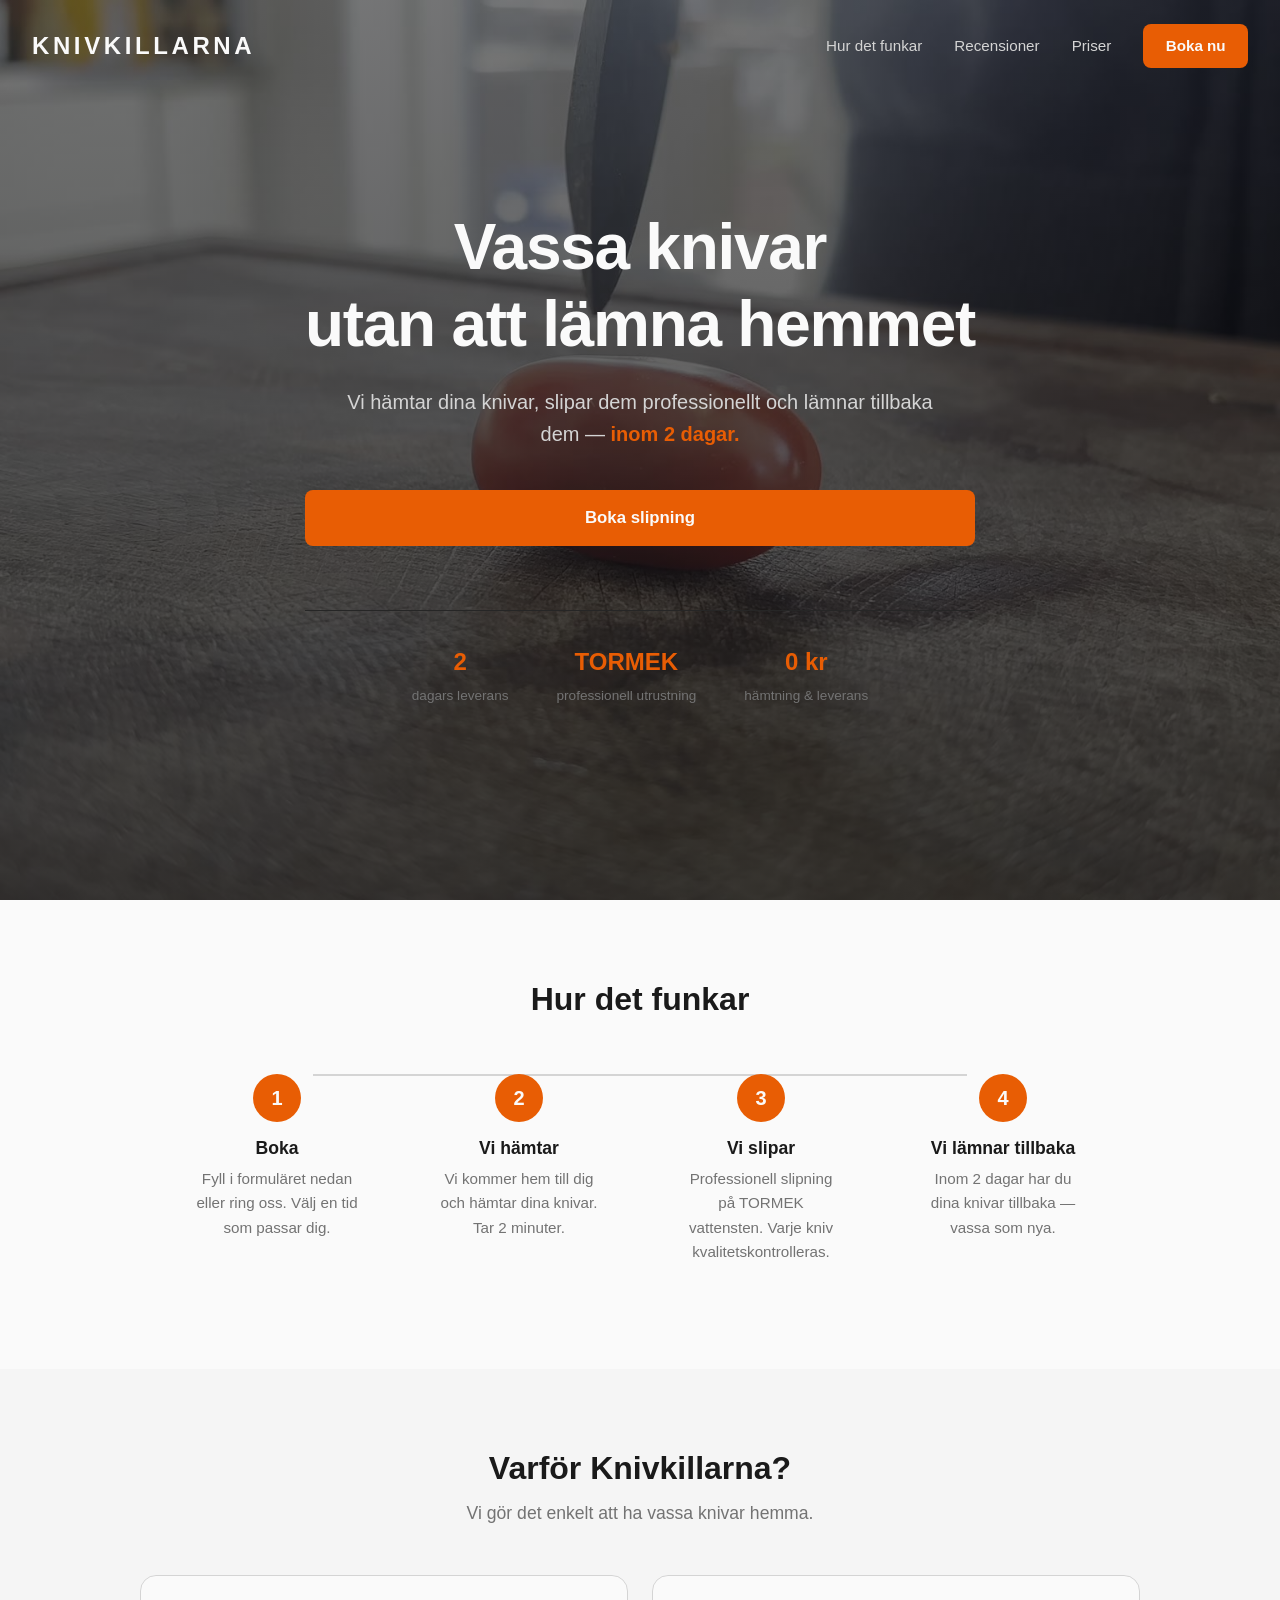
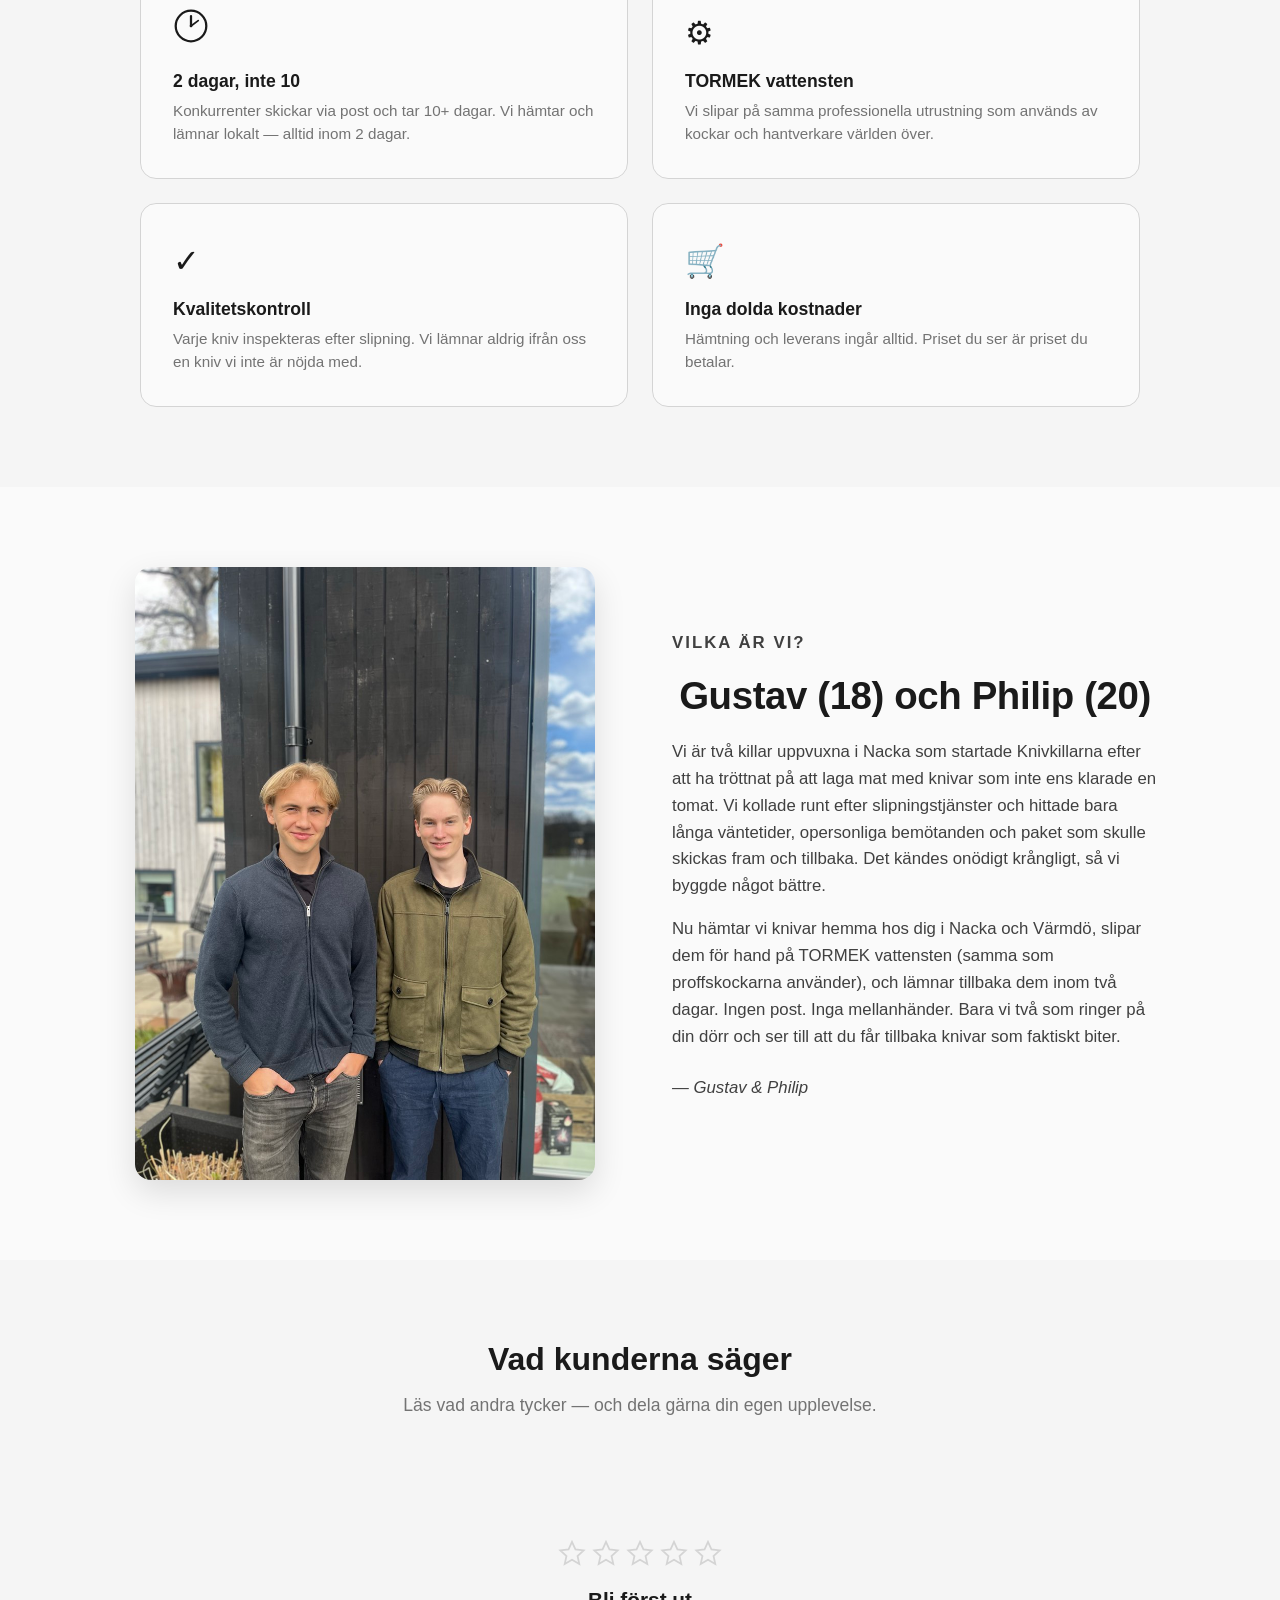
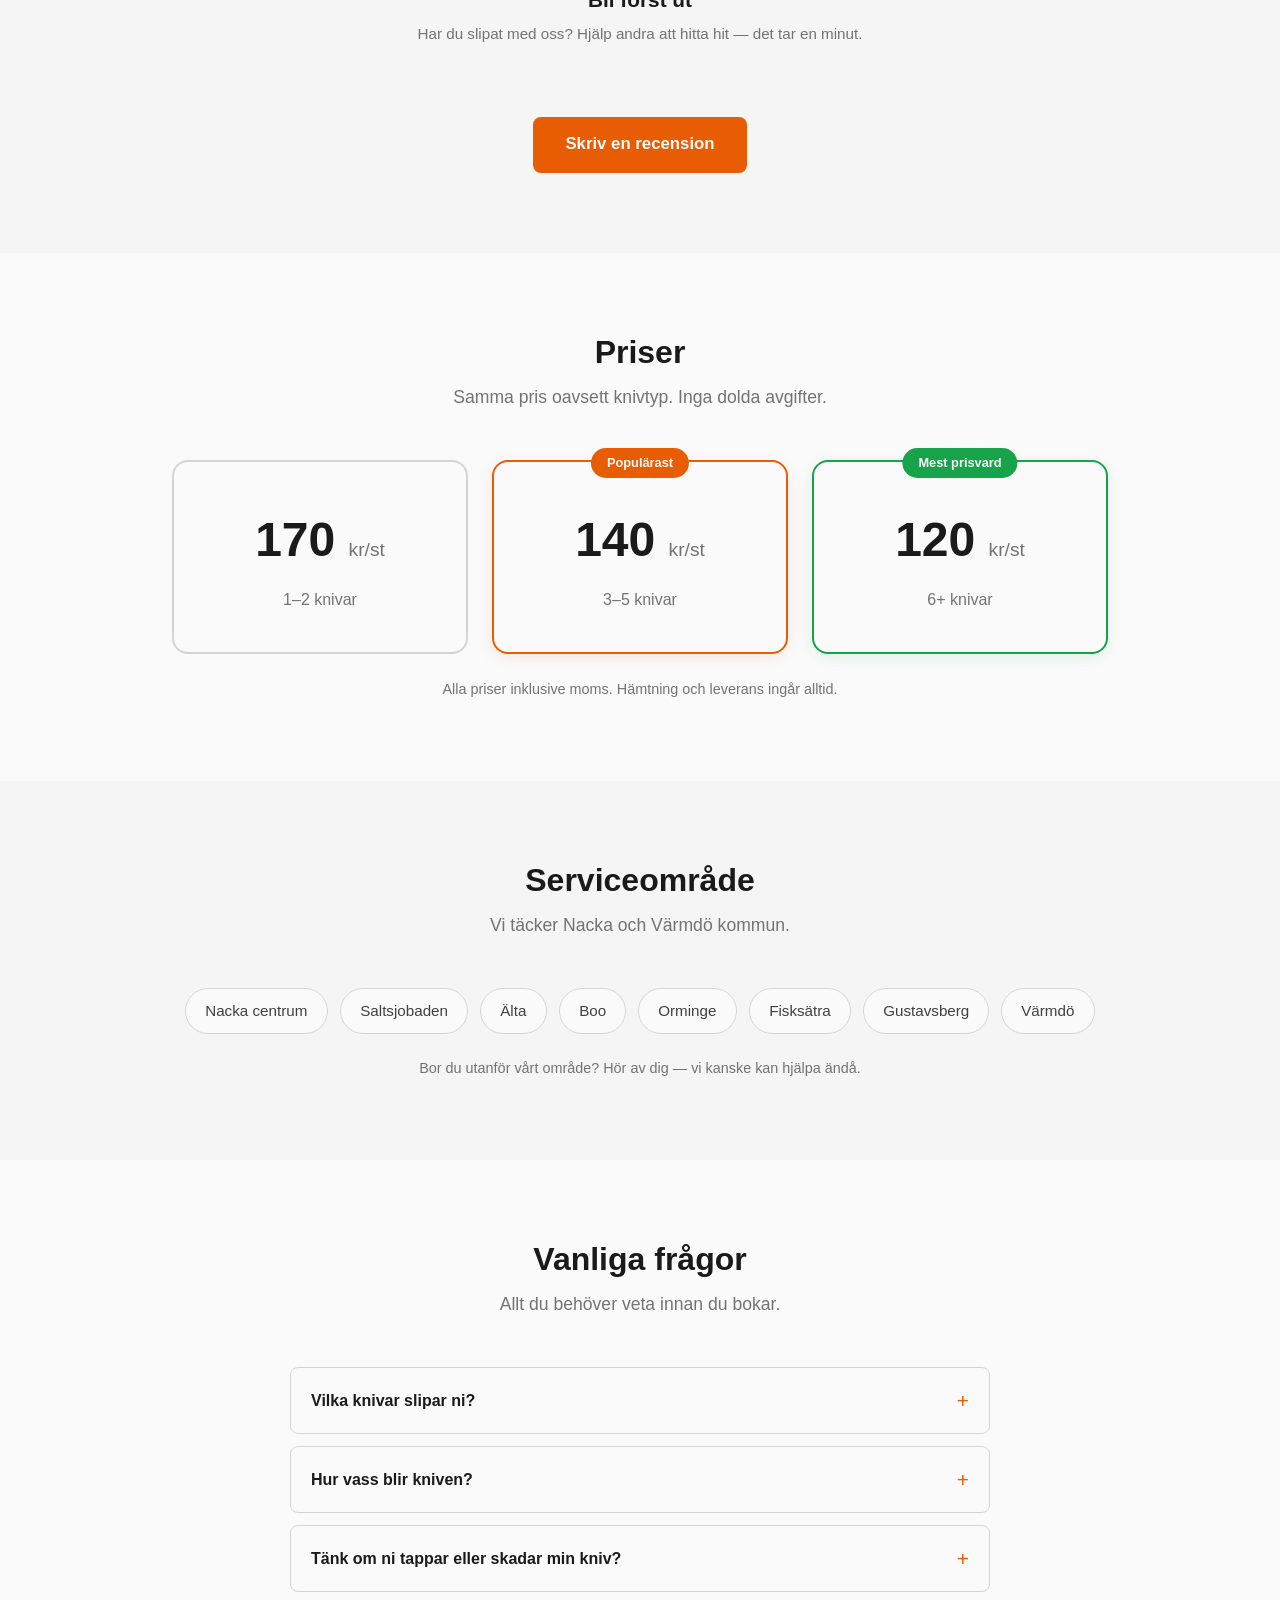
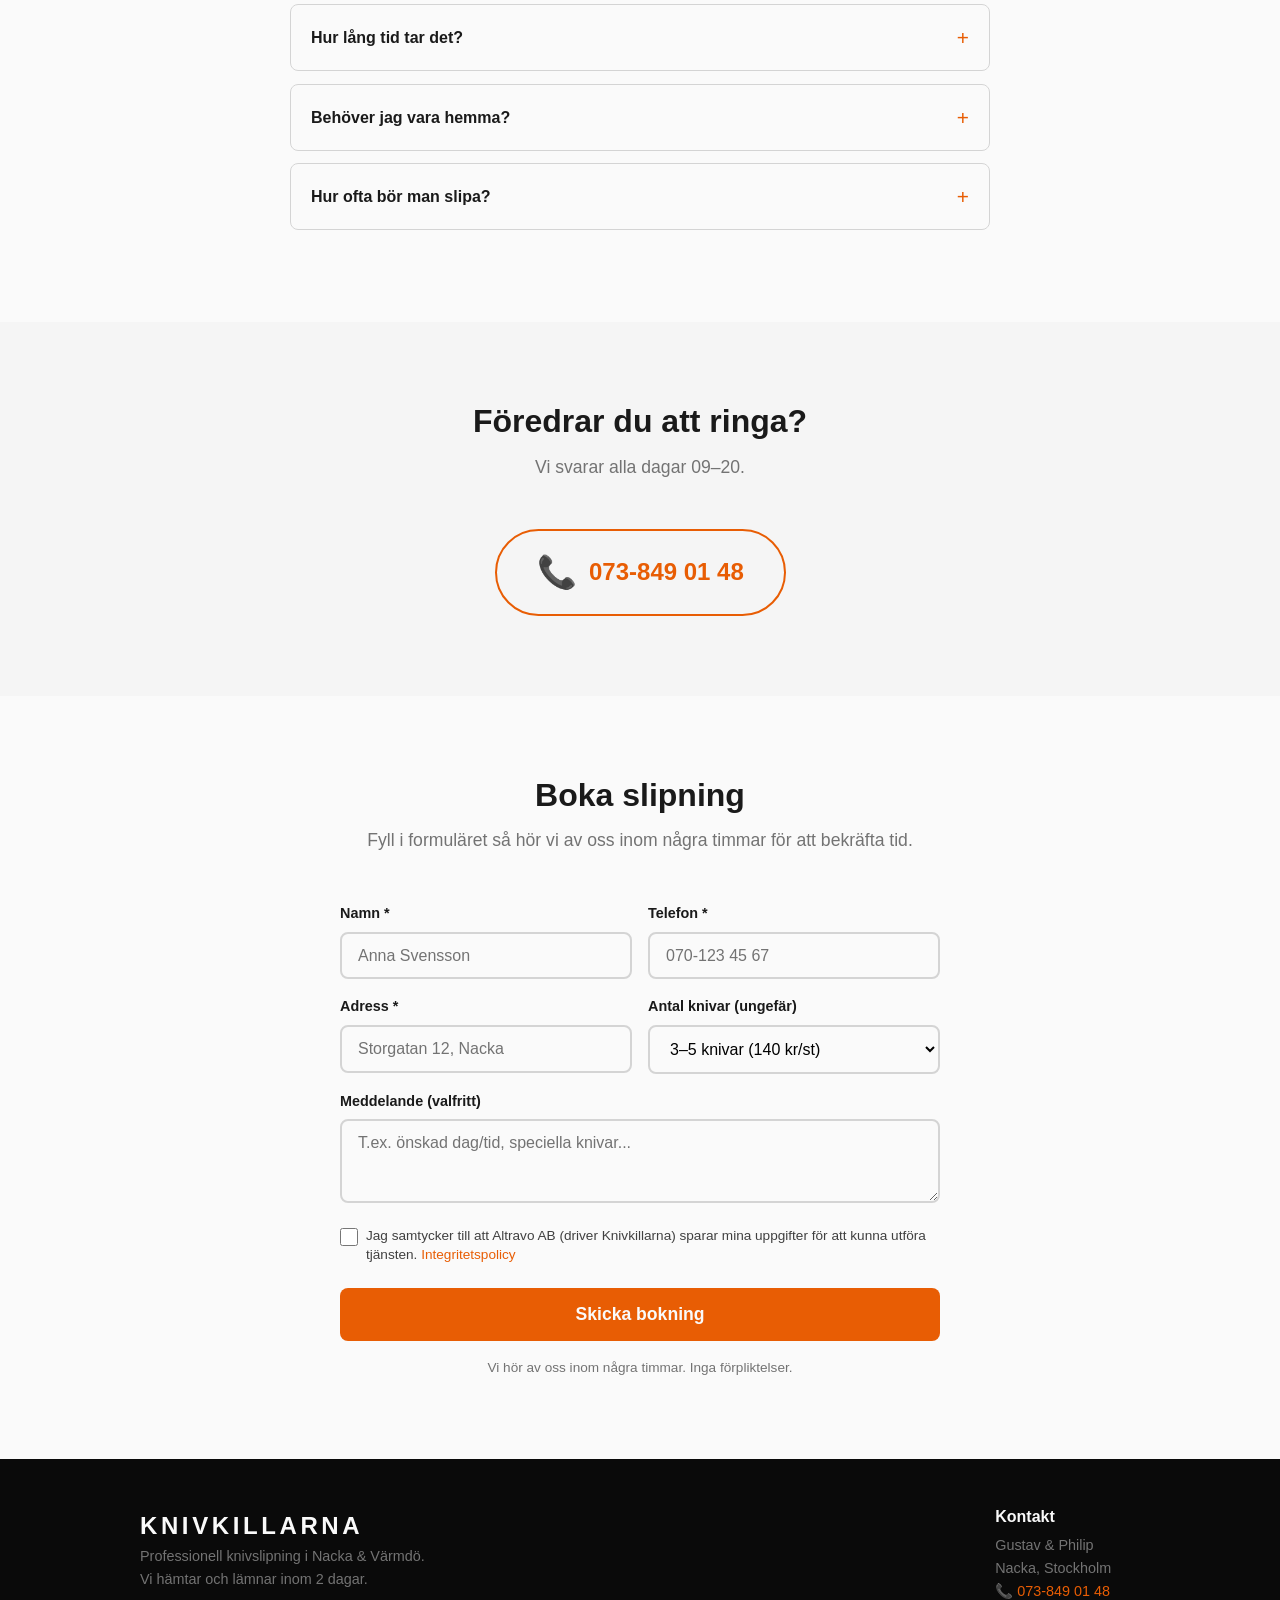
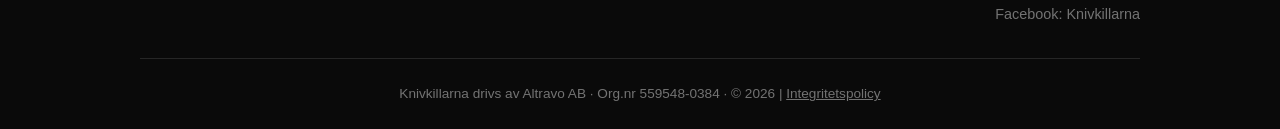
==== commit c046cec1: "index.html La till google analytics" ====
--- a/docs/index.html
+++ b/docs/index.html
@@ -89,7 +89,7 @@
       {
         "@type": "Question",
         "name": "Vilka knivar slipar ni?",
-        "acceptedAnswer": { "@type": "Answer", "text": "Alla typer — kockknivar, brödknivar, filetknivar, santoku, sax, jaktknivar och mer. Vi slipar på professionell TORMEK vattensten. Enda undantaget är keramiska knivar och tandade brödknivar." }
+        "acceptedAnswer": { "@type": "Answer", "text": "Alla typer av knivar: kockknivar, filetknivar, santoku, jaktknivar och mer. Vi slipar på professionell TORMEK vattensten som passar både europeiska och japanska knivar. Enda undantaget är keramiska knivar och tandade brödknivar." }
       },
       {
         "@type": "Question",
@@ -109,13 +109,21 @@
       {
         "@type": "Question",
         "name": "Hur ofta bör man slipa knivar?",
-        "acceptedAnswer": { "@type": "Answer", "text": "För de flesta hushåll: var 4-6 månad. Lagar du mat varje dag? Var 3-4 månad." }
+        "acceptedAnswer": { "@type": "Answer", "text": "För de flesta hushåll: var 4-6 månad. Vill du vara säker på att kniven alltid är skarp? Var 3-4 månad. Vi påminner dig när det är dags." }
       }
     ]
   }
   </script>
 
   <link rel="stylesheet" href="style.css?v=14">
+<!-- Google tag (gtag.js) -->
+<script async src="https://www.googletagmanager.com/gtag/js?id=G-S6C1P3EQ6N"></script>
+<script>
+  window.dataLayer = window.dataLayer || [];
+  function gtag(){dataLayer.push(arguments);}
+  gtag('js', new Date());
+  gtag('config', 'G-S6C1P3EQ6N');
+</script>
 </head>
 <body>
 
@@ -343,15 +351,15 @@
     <div style="max-width:700px;margin:0 auto;">
       <details class="faq-item reveal">
         <summary>Vilka knivar slipar ni?</summary>
-        <p>Alla typer — kockknivar, brödknivar, filetknivar, santoku, sax, jaktknivar och mer. Vi slipar på professionell TORMEK vattensten som passar både europeiska och japanska knivar. Enda undantaget är keramiska knivar och tandade brödknivar.</p>
+        <p>Alla typer av knivar: kockknivar, filetknivar, santoku, jaktknivar och mer. Vi slipar på professionell TORMEK vattensten som passar både europeiska och japanska knivar. Enda undantaget är keramiska knivar och tandade brödknivar.</p>
       </details>
       <details class="faq-item reveal">
         <summary>Hur vass blir kniven?</summary>
-        <p>Vassare än ny. TORMEK-slipning ger en jämnare och hållbarare egg än fabriksslipning. De flesta kunder märker enorm skillnad direkt — tomater skär sig själva.</p>
+        <p>TORMEK-slipning ger en jämnare och hållbarare egg än fabriksslipning. När du får tillbaka kniven kommer du märka skillnaden direkt.</p>
       </details>
       <details class="faq-item reveal">
         <summary>Tänk om ni tappar eller skadar min kniv?</summary>
-        <p>Vi registrerar varje kniv vid hämtning och kvalitetskontrollerar efter slipning. Skulle en kniv försvinna eller skadas ersätter vi den — upp till 2 000 kr. Det har aldrig hänt, men vi tar fullt ansvar.</p>
+        <p>Vi registrerar varje kniv vid hämtning och kvalitetskontrollerar efter slipning. Skulle en kniv försvinna eller skadas ersätter vi den. Det har aldrig hänt, men vi tar fullt ansvar.</p>
       </details>
       <details class="faq-item reveal">
         <summary>Hur lång tid tar det?</summary>
@@ -363,7 +371,7 @@
       </details>
       <details class="faq-item reveal">
         <summary>Hur ofta bör man slipa?</summary>
-        <p>För de flesta hushåll: var 4–6 månad. Lagar du mat varje dag? Var 3–4 månad. Vi påminner dig när det är dags.</p>
+        <p>För de flesta hushåll: var 4–6 månad. Vill du vara säker på att kniven alltid är skarp? Var 3–4 månad. Vi påminner dig när det är dags.</p>
       </details>
     </div>
   </section>
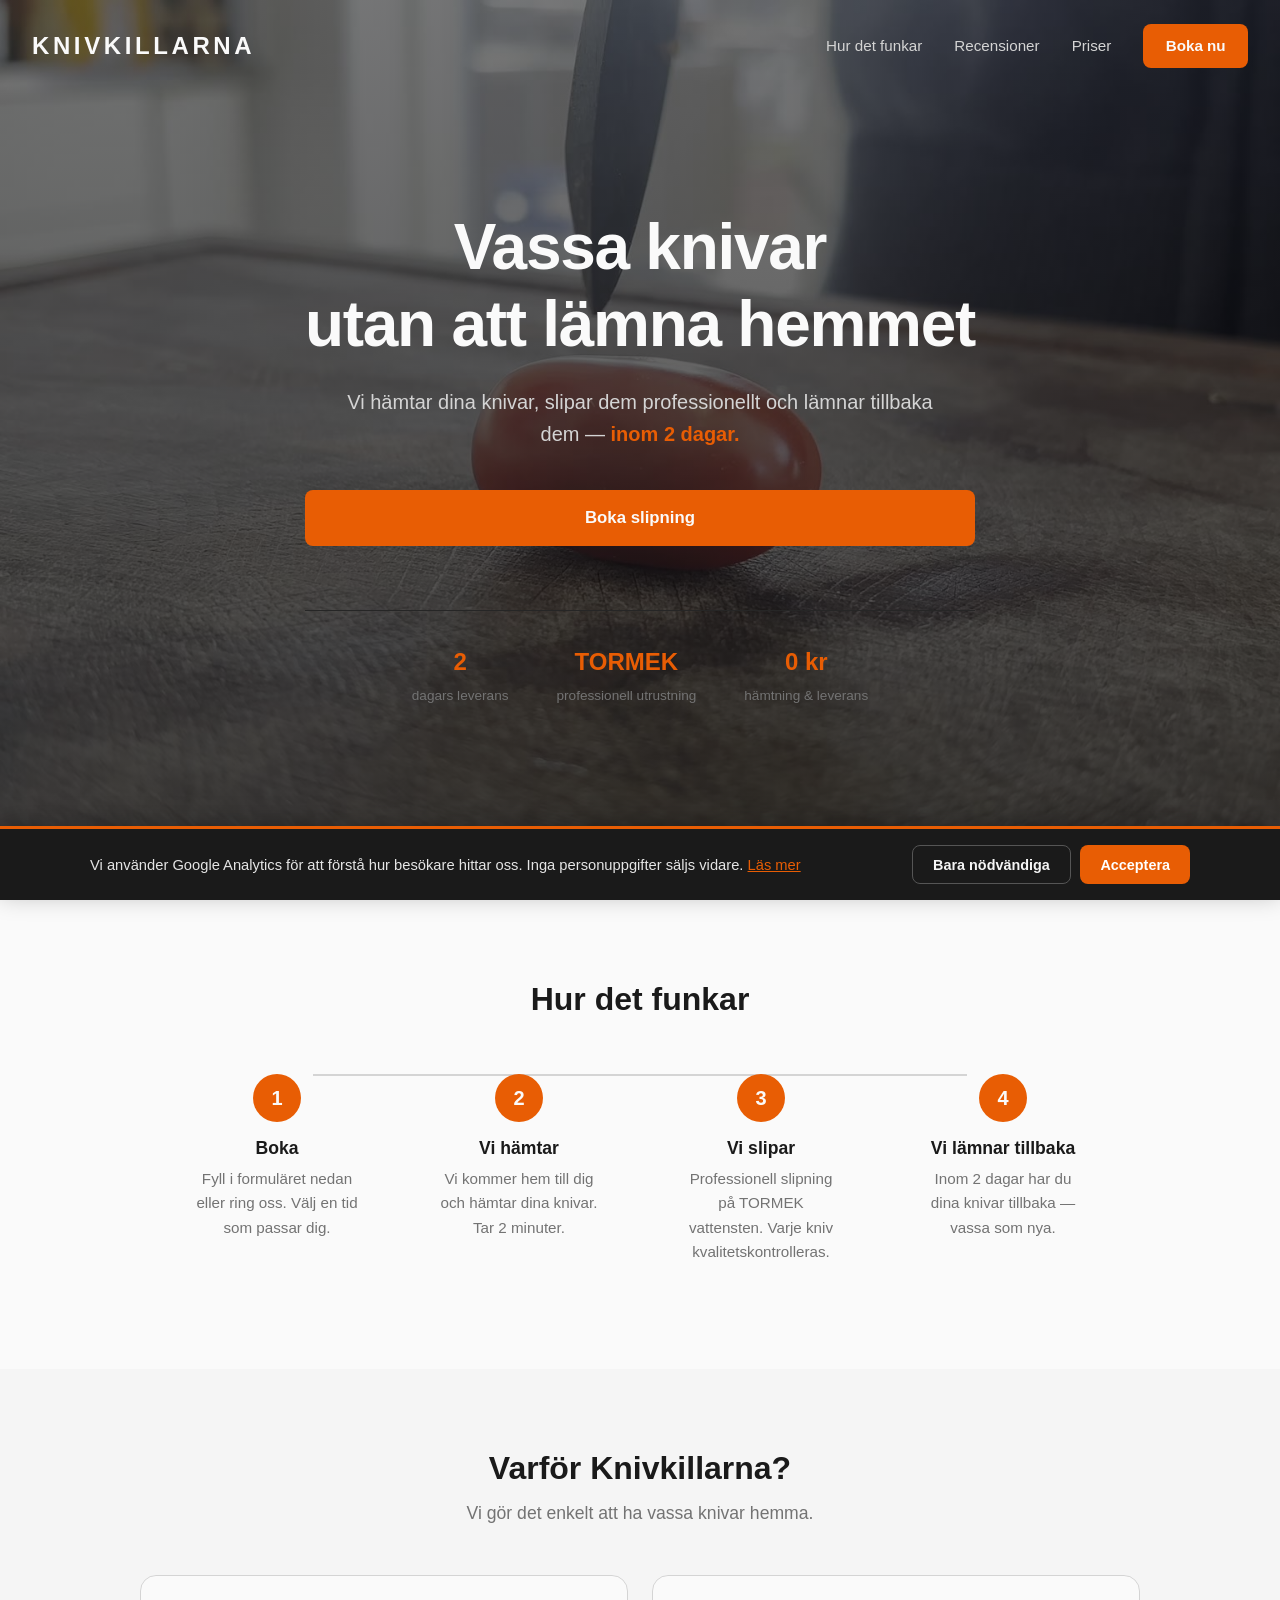
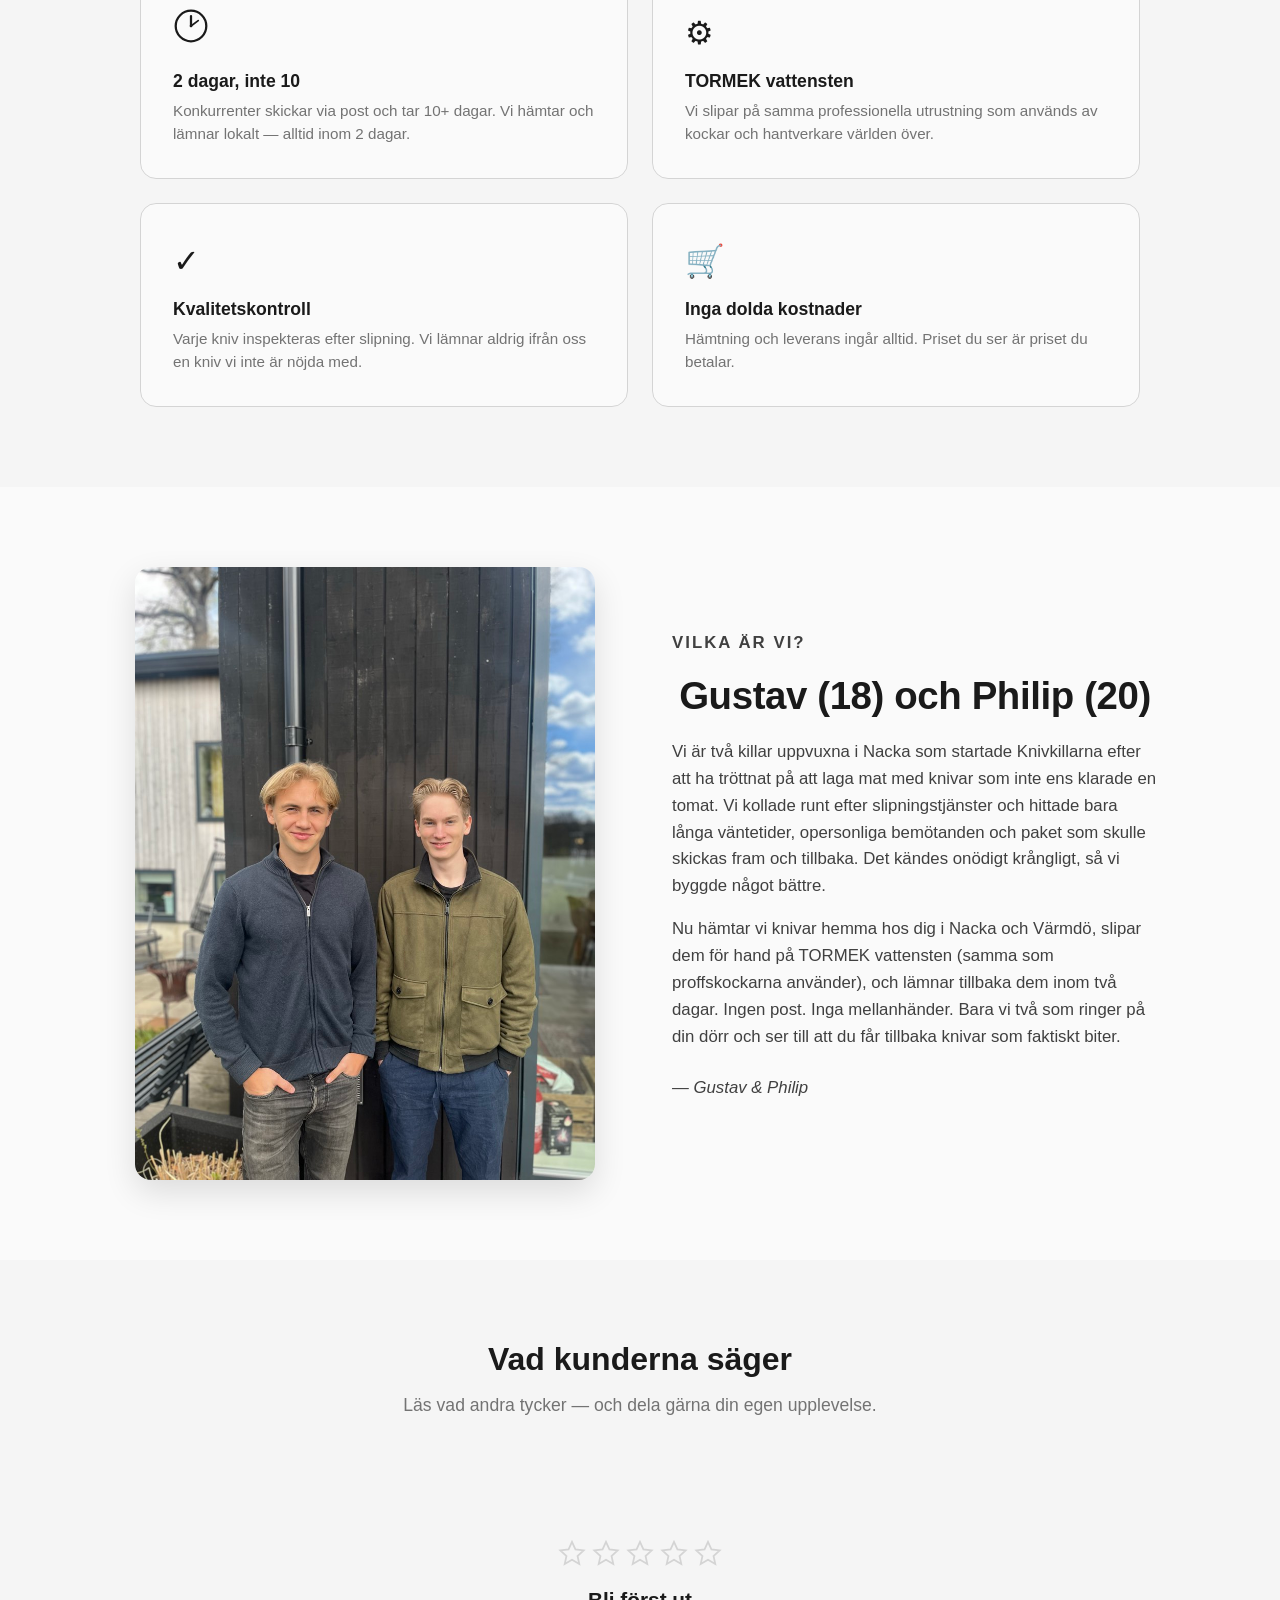
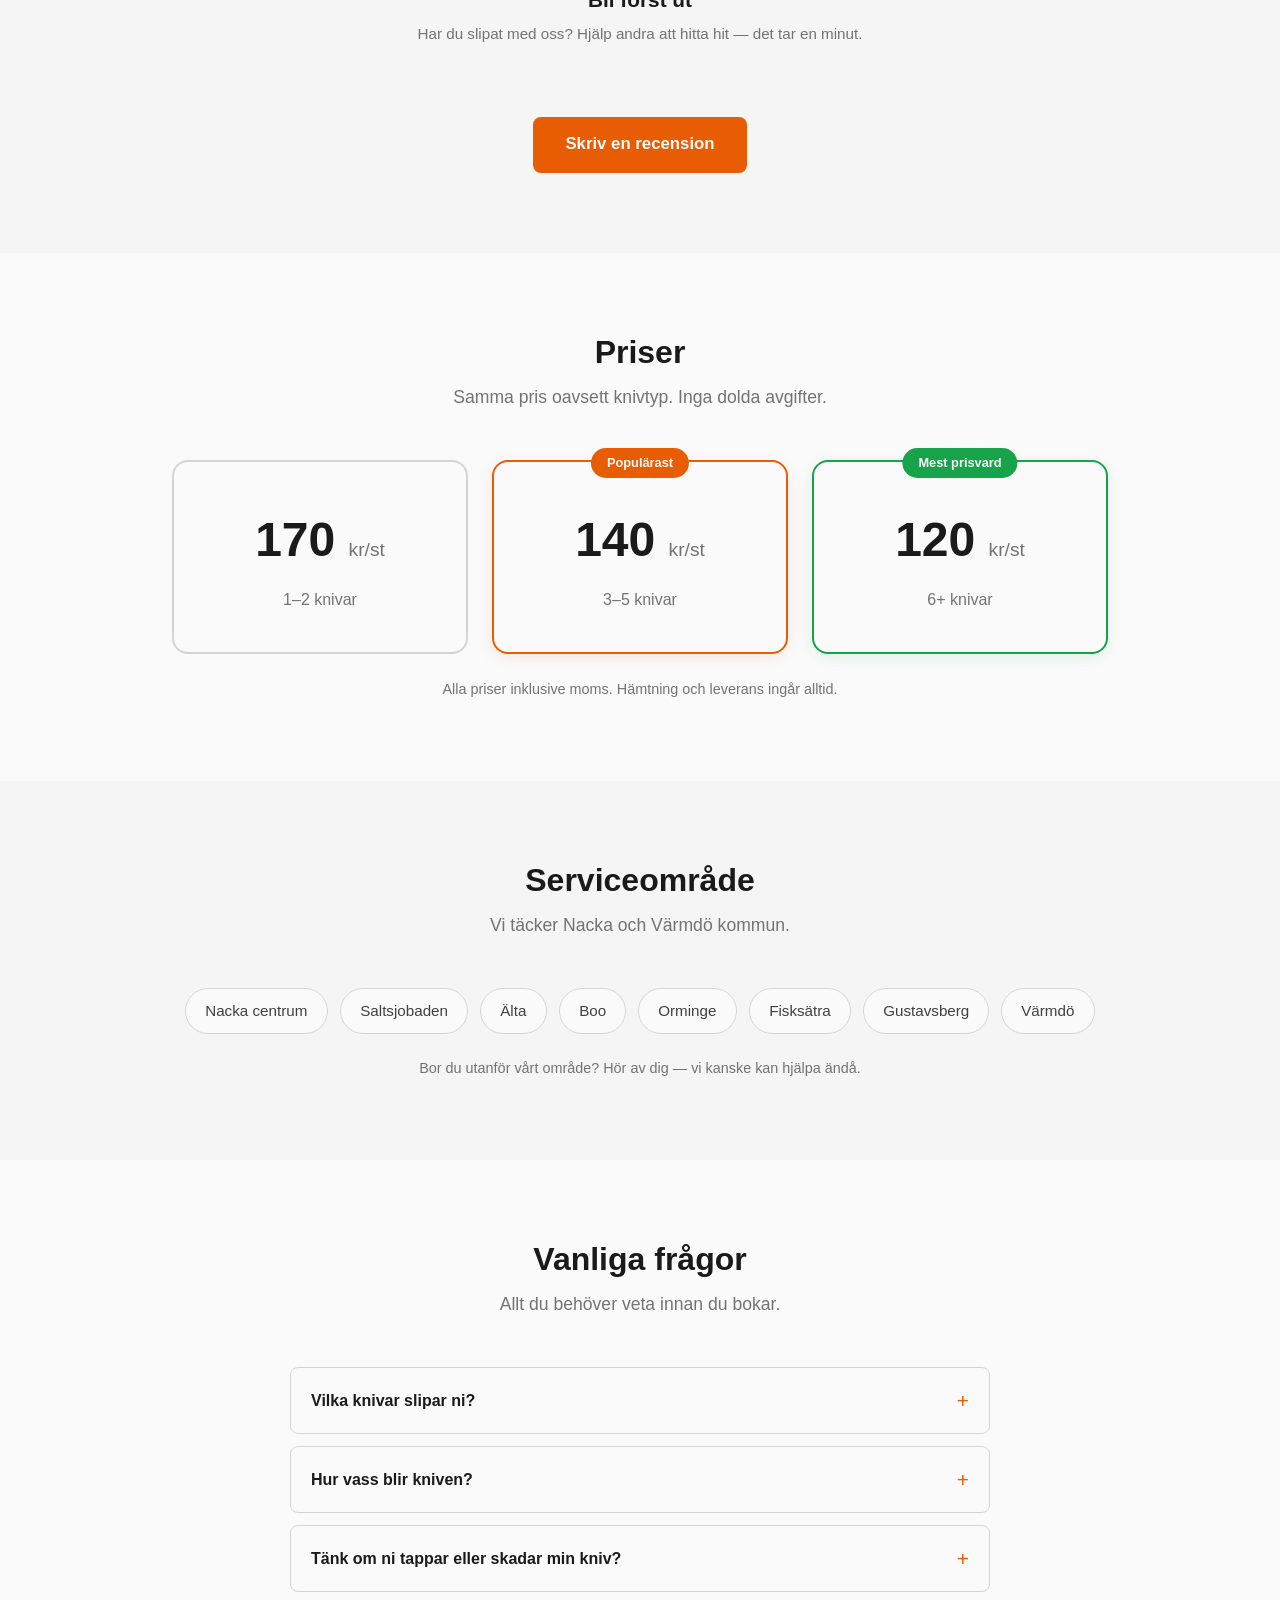
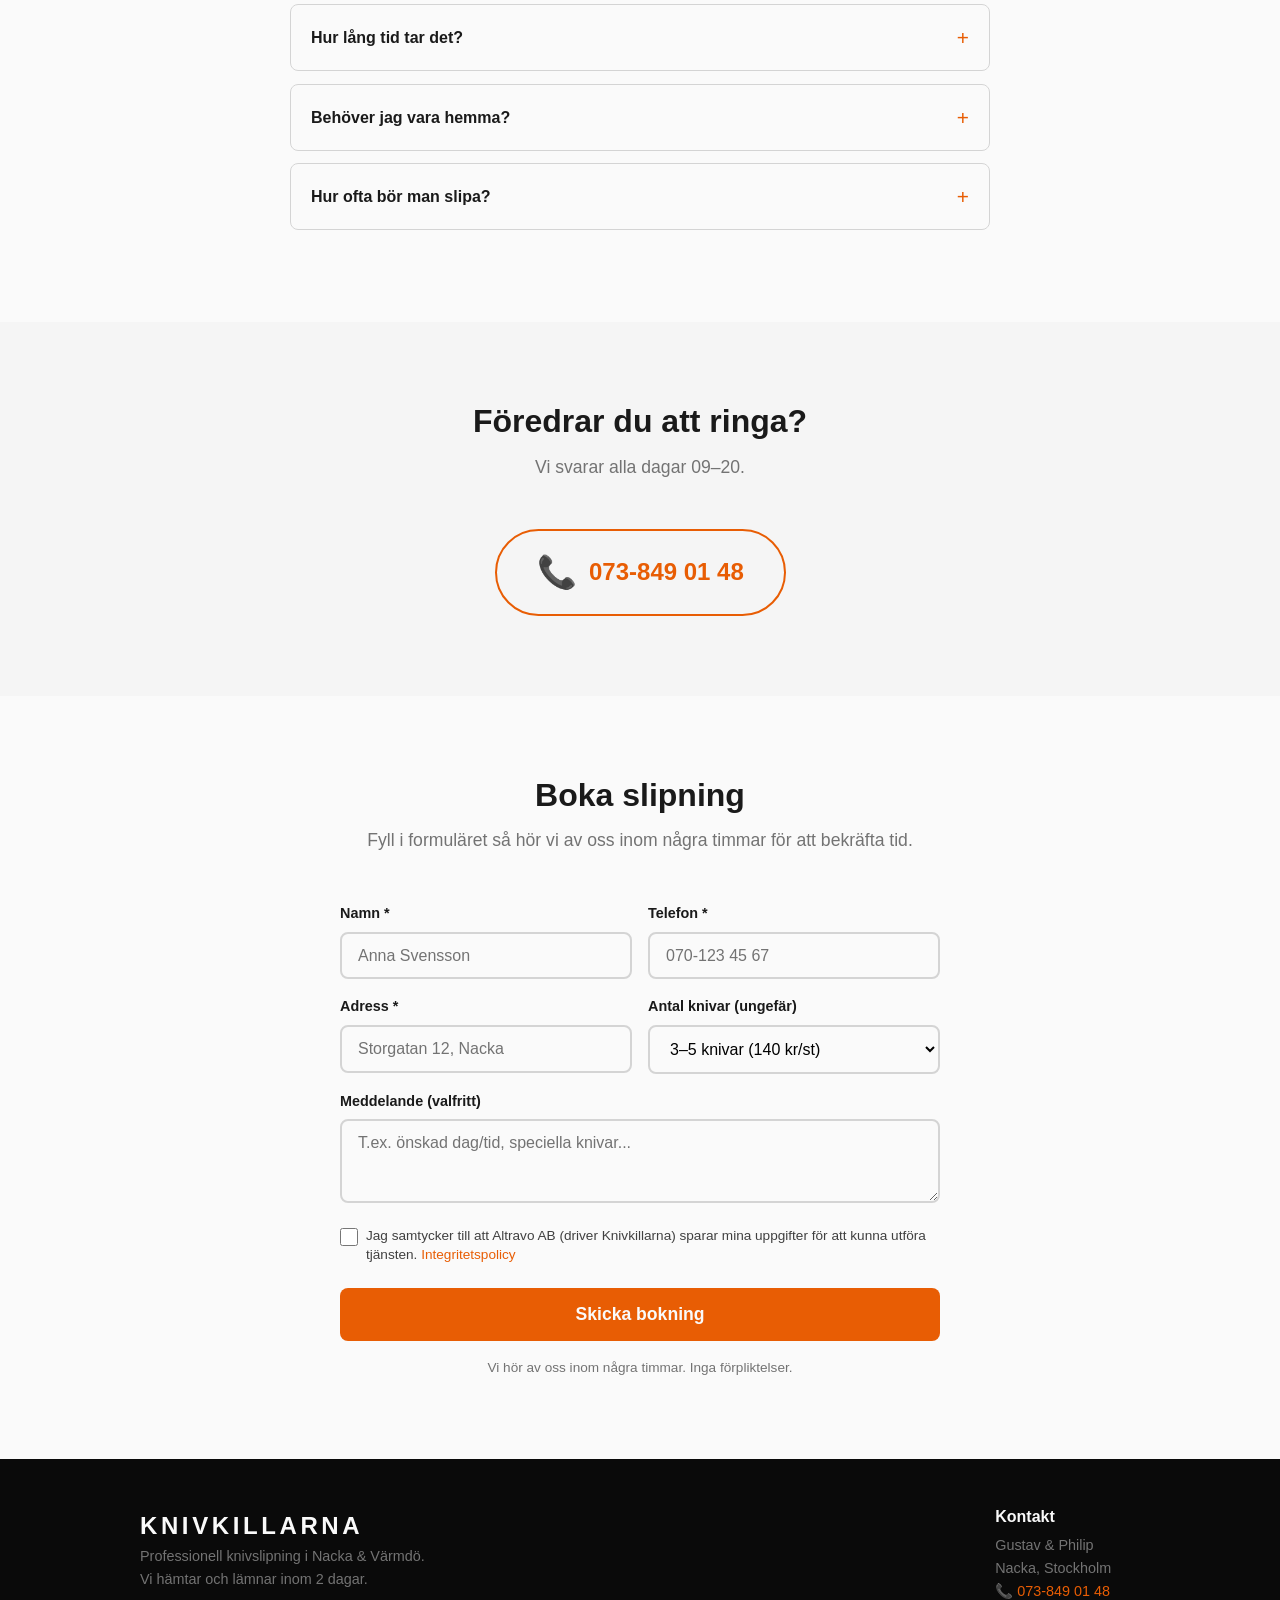
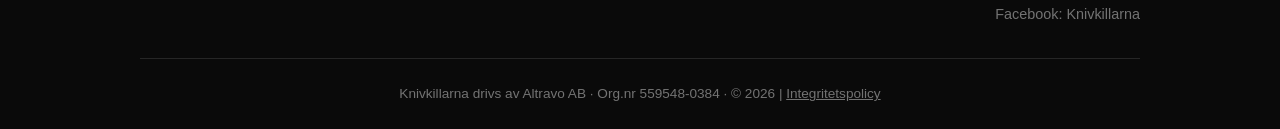
==== commit e2681868: "Cookie-banner + GDPR-samtycke för Google Analytics GA laddas nu via consent.js först efter att besök" ====
--- a/docs/index.html
+++ b/docs/index.html
@@ -116,14 +116,8 @@
   </script>
 
   <link rel="stylesheet" href="style.css?v=14">
-<!-- Google tag (gtag.js) -->
-<script async src="https://www.googletagmanager.com/gtag/js?id=G-S6C1P3EQ6N"></script>
-<script>
-  window.dataLayer = window.dataLayer || [];
-  function gtag(){dataLayer.push(arguments);}
-  gtag('js', new Date());
-  gtag('config', 'G-S6C1P3EQ6N');
-</script>
+<!-- Cookie-samtycke + Google Analytics (laddas först efter samtycke) -->
+  <script src="consent.js" defer></script>
 </head>
 <body>
 
--- a/docs/style.css
+++ b/docs/style.css
@@ -1663,3 +1663,76 @@
   .empty-stars .star-svg { width: 24px; height: 24px; }
 }
 
+/* Cookie banner */
+#cookie-banner {
+  position: fixed;
+  bottom: 0;
+  left: 0;
+  right: 0;
+  background: #1a1a1a;
+  color: #f5f5f5;
+  border-top: 3px solid var(--accent, #e85d04);
+  padding: 1rem 1.25rem;
+  box-shadow: 0 -4px 24px rgba(0,0,0,0.25);
+  z-index: 9999;
+  animation: cookieSlideUp 0.35s ease-out;
+}
+@keyframes cookieSlideUp {
+  from { transform: translateY(100%); }
+  to { transform: translateY(0); }
+}
+.cookie-banner-inner {
+  max-width: 1100px;
+  margin: 0 auto;
+  display: flex;
+  align-items: center;
+  gap: 1.25rem;
+  flex-wrap: wrap;
+}
+.cookie-banner-text {
+  flex: 1;
+  min-width: 260px;
+  font-size: 0.92rem;
+  line-height: 1.5;
+  margin: 0;
+  color: #e5e5e5;
+}
+.cookie-banner-text a {
+  color: var(--accent, #e85d04);
+  text-decoration: underline;
+}
+.cookie-banner-buttons {
+  display: flex;
+  gap: 0.6rem;
+  flex-shrink: 0;
+}
+.cookie-btn {
+  font-family: inherit;
+  font-size: 0.9rem;
+  font-weight: 600;
+  padding: 0.65rem 1.25rem;
+  border-radius: 8px;
+  border: none;
+  cursor: pointer;
+  transition: transform 0.15s, background 0.15s, border-color 0.15s;
+}
+.cookie-btn:hover { transform: translateY(-1px); }
+.cookie-btn-primary {
+  background: var(--accent, #e85d04);
+  color: #fff;
+}
+.cookie-btn-primary:hover { background: #c94d00; }
+.cookie-btn-secondary {
+  background: transparent;
+  color: #f5f5f5;
+  border: 1px solid #555;
+}
+.cookie-btn-secondary:hover { border-color: #888; background: rgba(255,255,255,0.05); }
+
+@media (max-width: 600px) {
+  #cookie-banner { padding: 0.9rem 1rem; }
+  .cookie-banner-inner { flex-direction: column; align-items: stretch; gap: 0.85rem; }
+  .cookie-banner-buttons { justify-content: stretch; }
+  .cookie-btn { flex: 1; padding: 0.7rem 0.5rem; }
+}
+
